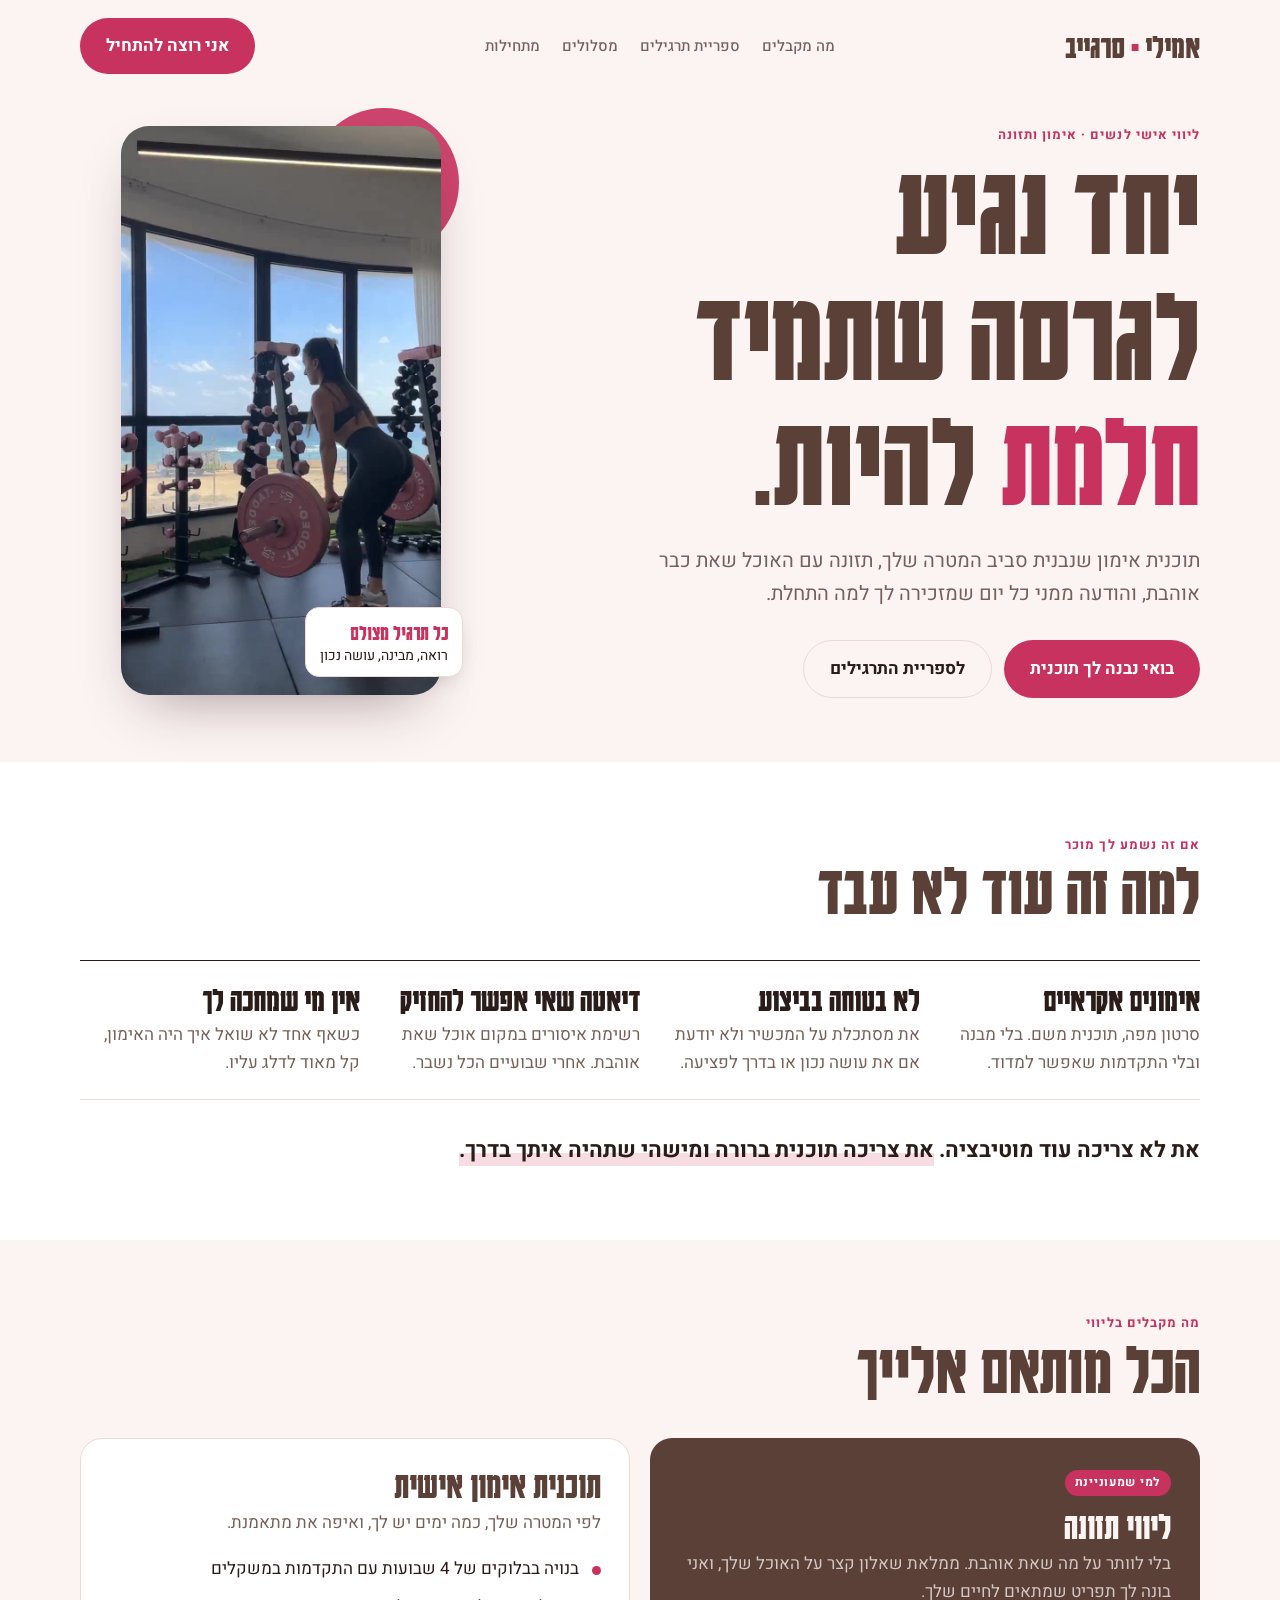
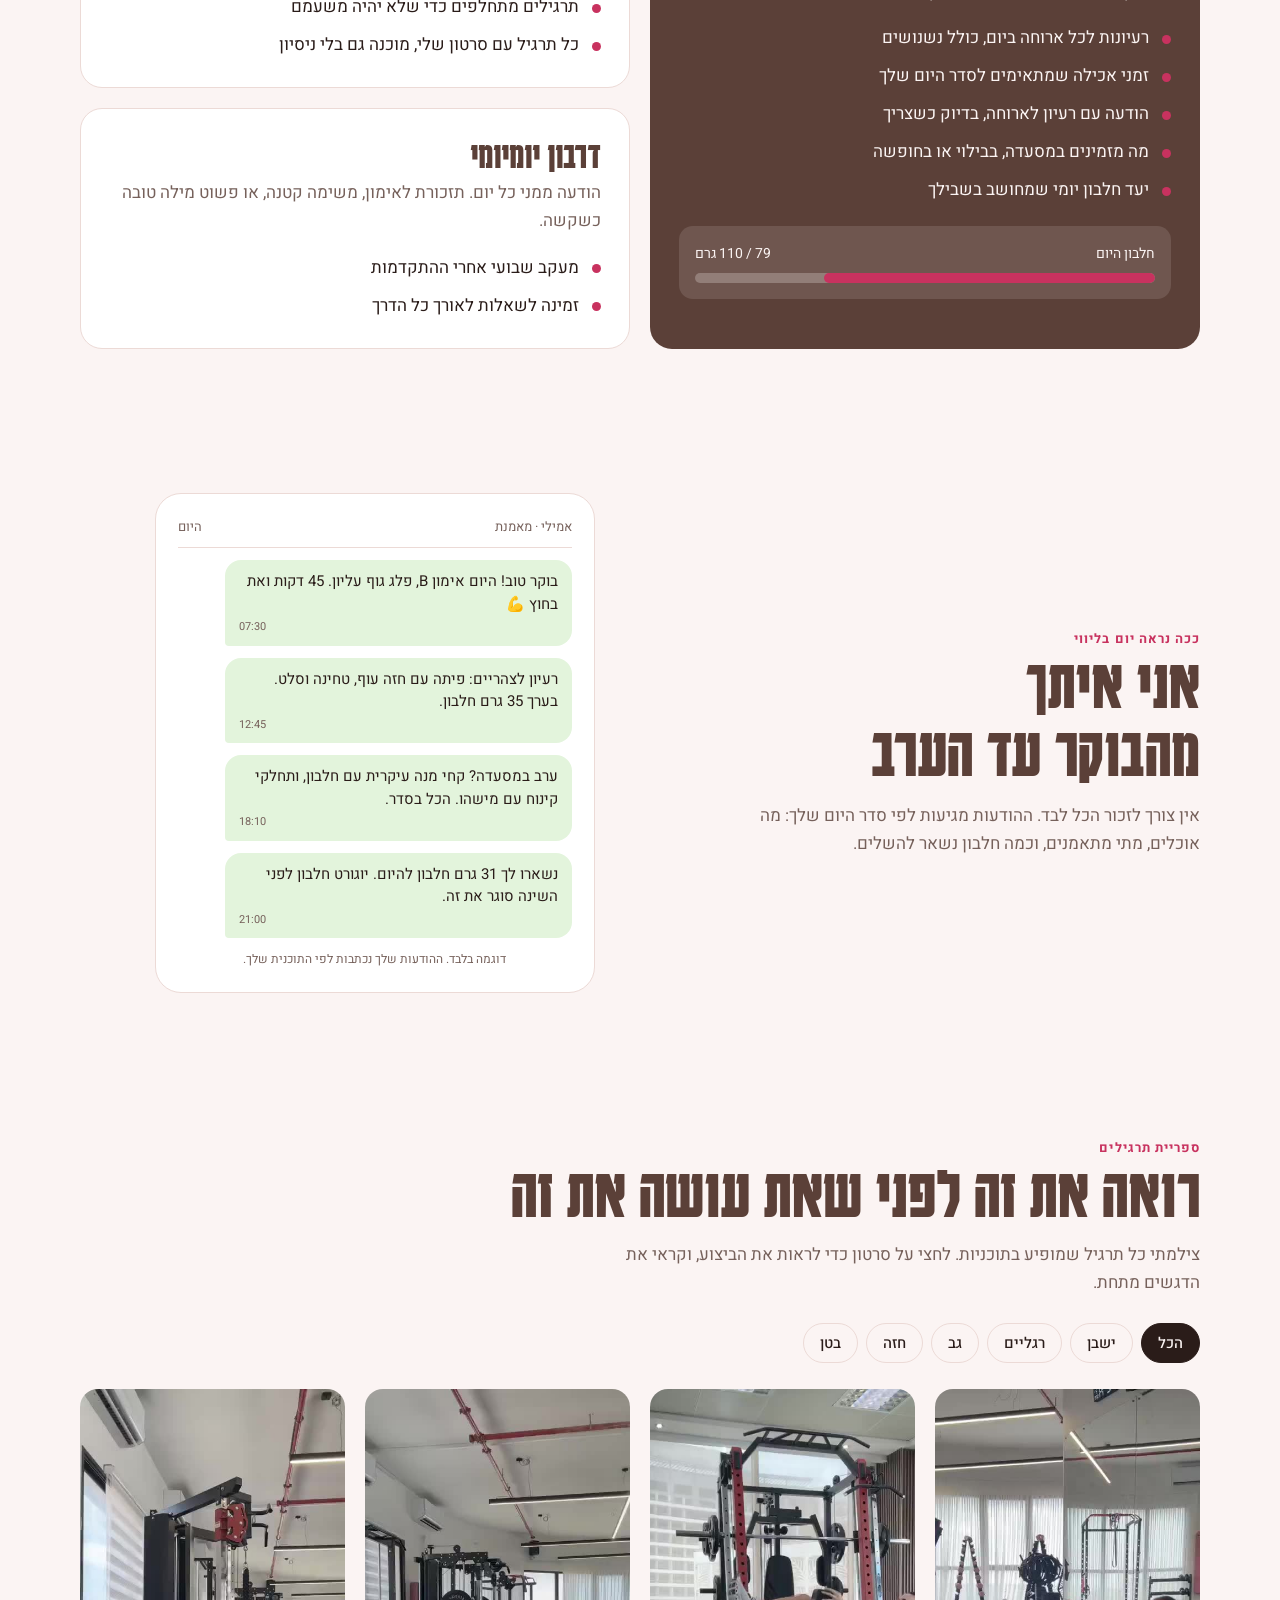
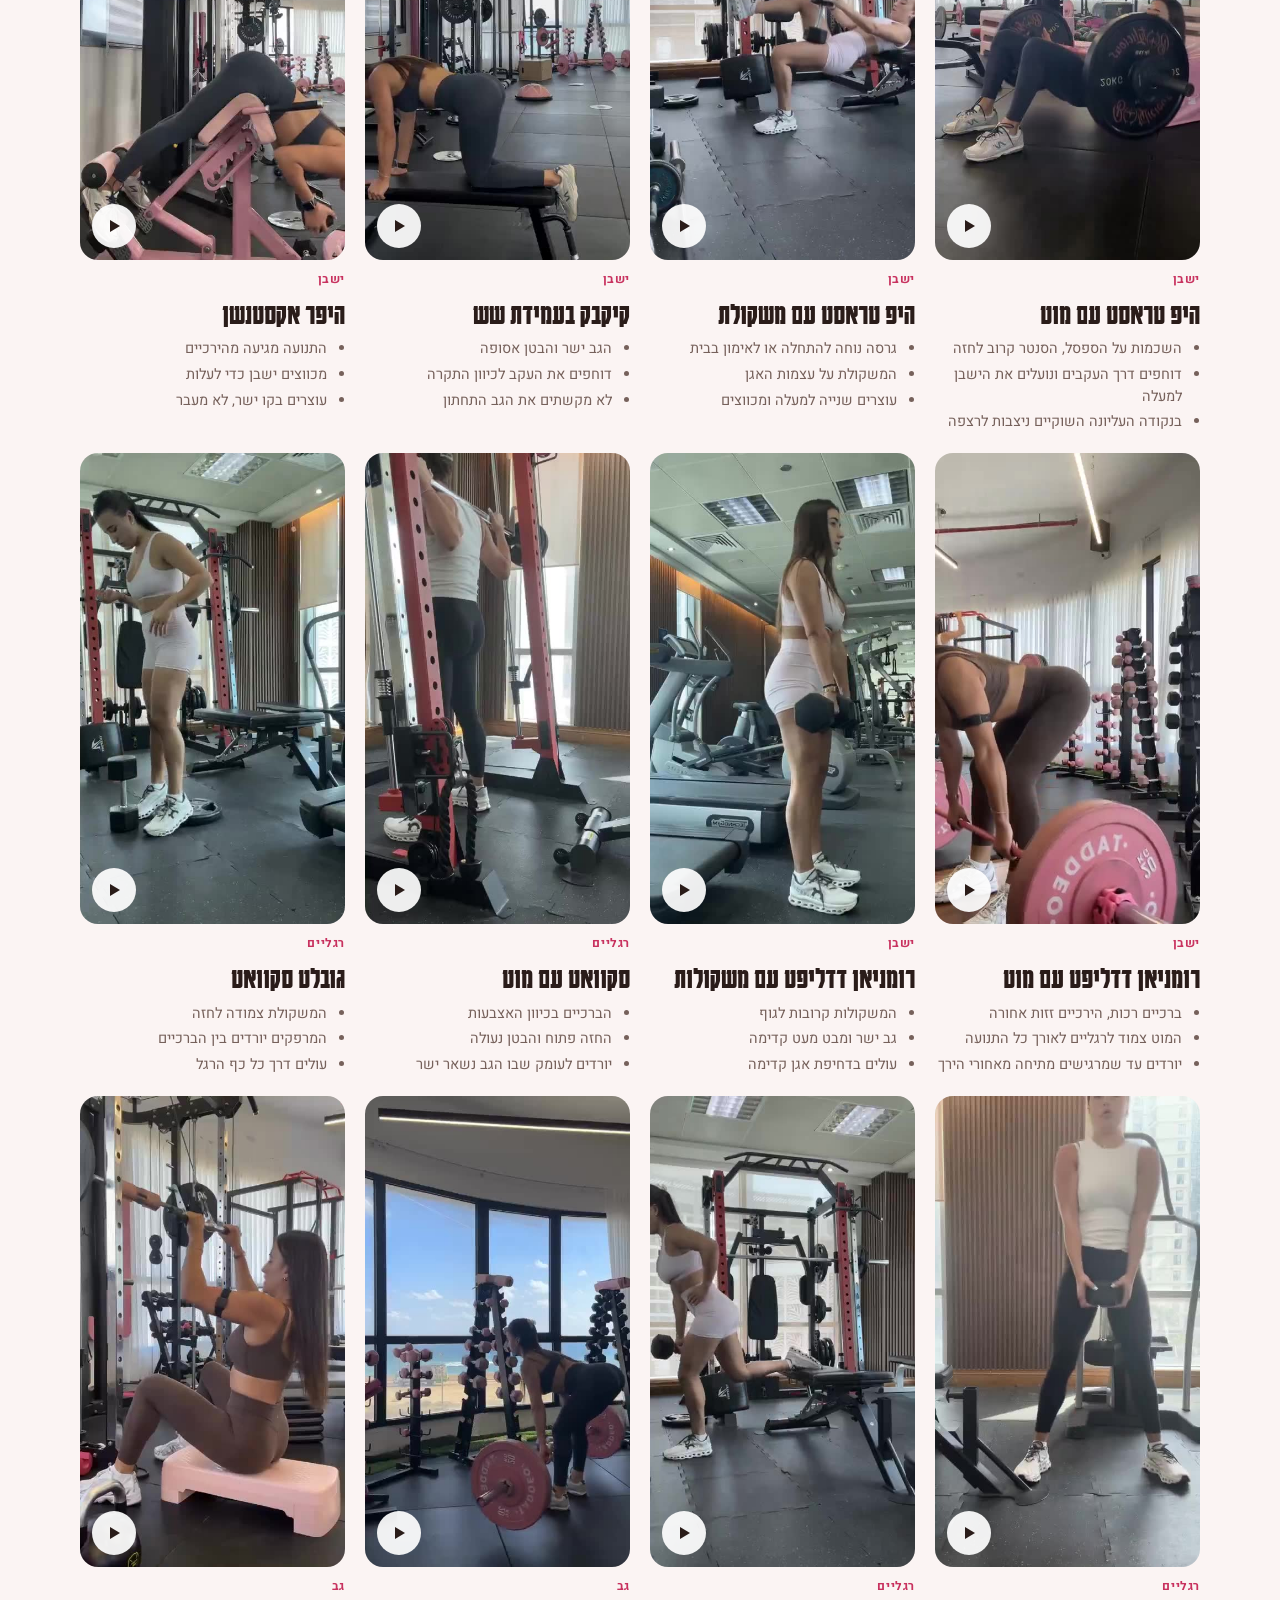
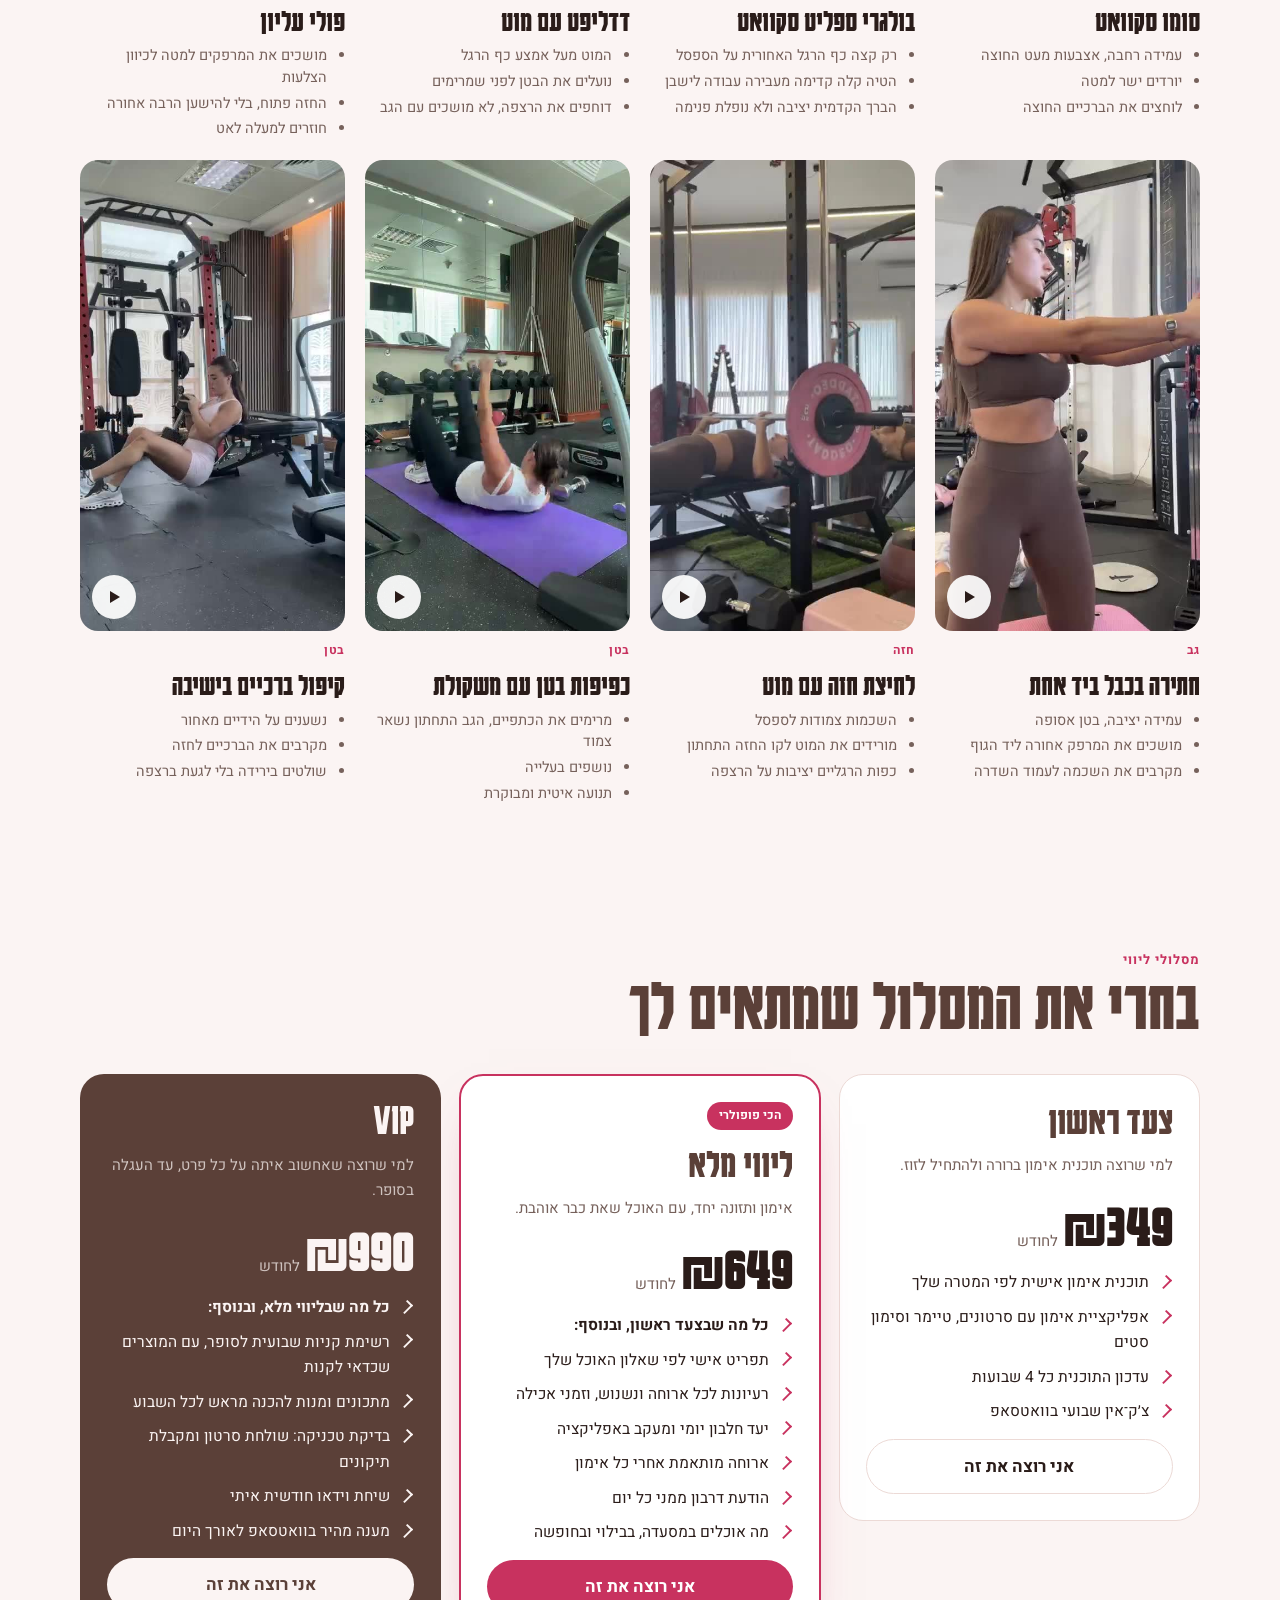
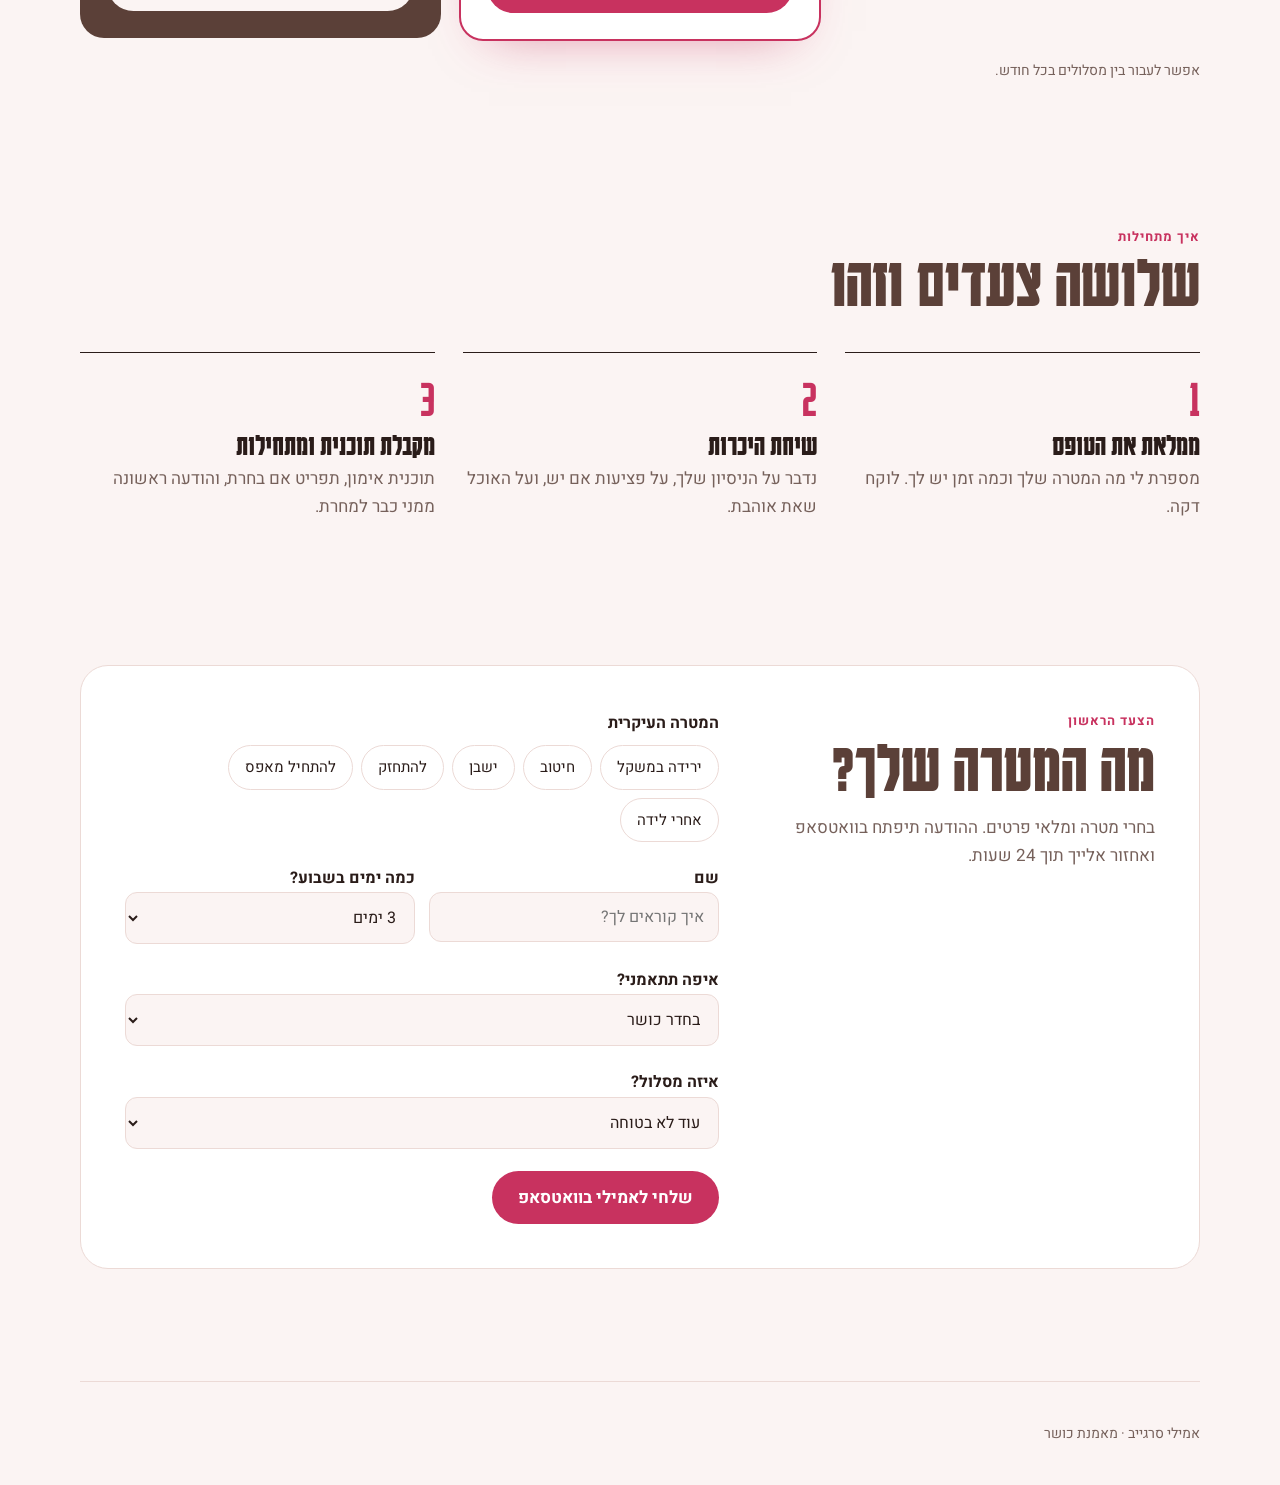
==== index.html @ 7c1b0f6a "Publish Emily's site and app for testing Co-Authored-By: Claude Opus 5.5 (1M context) <noreply@anthr" ====
<!doctype html>
<html lang="he" dir="rtl">
<head>
<meta charset="utf-8">
<meta name="viewport" content="width=device-width,initial-scale=1,viewport-fit=cover">
<title>אמילי סרגייב · ליווי כושר</title>
<link rel="preconnect" href="https://fonts.googleapis.com">
<link rel="preconnect" href="https://fonts.gstatic.com" crossorigin>
<link rel="stylesheet" href="https://fonts.googleapis.com/css2?family=Karantina:wght@400;700&family=Heebo:wght@400;500;700;800&display=swap">
<style>:root{color-scheme:light;padding-top:env(safe-area-inset-top,0px);padding-bottom:env(safe-area-inset-bottom,0px)}body{margin:0;font:14px system-ui,sans-serif;background:#faf9f7}img{max-width:100%}[hidden]{display:none!important}</style>
<style>
/* Layout: RTL editorial landing — big condensed headline beside a tall phone-shaped video, then pain → offer → daily-messages demo → exercise library → goal form */
:root{
  --bg:#FBF4F3; --surface:#FFFFFF; --fg:#2A1C19; --muted:#76615B; --line:#ECDAD6;
  --accent:#C8325F; --accent-soft:#F8DCE4; --mocha:#5B4038; --bubble:#E3F4DC;
  --display:"Karantina","Heebo",system-ui,sans-serif; --body:"Heebo",system-ui,-apple-system,sans-serif;
}
@media (prefers-color-scheme: dark){:root:not([data-theme="light"]){
  --bg:#1A1311; --surface:#241A17; --fg:#F6E9E6; --muted:#BFA8A2; --line:#3A2C28;
  --accent:#FF6E98; --accent-soft:#3D2028; --mocha:#E2C4BA; --bubble:#1F3A22; color-scheme:dark}}
:root[data-theme="dark"]{
  --bg:#1A1311; --surface:#241A17; --fg:#F6E9E6; --muted:#BFA8A2; --line:#3A2C28;
  --accent:#FF6E98; --accent-soft:#3D2028; --mocha:#E2C4BA; --bubble:#1F3A22; color-scheme:dark}
*{box-sizing:border-box}
body{background:var(--bg);color:var(--fg);font-family:var(--body);font-size:17px;line-height:1.65;direction:rtl;padding-inline:20px}
.wrap{max-width:1120px;margin-inline:auto}
h1,h2,h3{font-family:var(--display);font-weight:700;line-height:.95;margin:0;text-wrap:balance}
h2{font-size:clamp(44px,7vw,72px);color:var(--mocha)}
p{margin:0}
a{color:inherit}
.eyebrow{font-size:13px;font-weight:700;letter-spacing:.08em;color:var(--accent)}
section{padding-block:72px}
.btn{display:inline-flex;align-items:center;gap:8px;background:var(--accent);color:#fff;font-weight:700;font-size:17px;padding:14px 26px;border-radius:999px;text-decoration:none;border:0;cursor:pointer;font-family:var(--body)}
.btn:hover{filter:brightness(1.08)}
.btn:focus-visible,button:focus-visible,input:focus-visible,select:focus-visible{outline:3px solid var(--accent);outline-offset:3px}
.btn.ghost{background:transparent;color:var(--fg);border:1.5px solid var(--line)}

/* nav */
nav{display:flex;justify-content:space-between;align-items:center;padding-block:18px;gap:12px}
.logo{font-family:var(--display);font-size:34px;font-weight:700;line-height:1;color:var(--mocha)}
.logo span{color:var(--accent)}
nav .links{display:flex;gap:22px;font-weight:500;font-size:15px}
nav .links a{text-decoration:none;color:var(--muted)}
nav .links a:hover{color:var(--fg)}
@media (max-width:640px){nav .links{display:none}}

/* hero */
.hero{display:grid;grid-template-columns:1.25fr .75fr;gap:48px;align-items:center;padding-block:32px 64px}
.hero h1{font-size:clamp(64px,11vw,132px);color:var(--mocha)}
.hero h1 em{font-style:normal;color:var(--accent)}
.hero .lead{font-size:20px;color:var(--muted);max-width:30em;margin-top:22px}
.hero .ctas{display:flex;gap:12px;flex-wrap:wrap;margin-top:30px}
.phone{position:relative;justify-self:center;width:100%;max-width:320px}
.phone::before{content:"";position:absolute;inset:-18px -18px auto auto;width:150px;aspect-ratio:1;border-radius:50%;background:var(--accent);opacity:.9;z-index:0}
.phone video{position:relative;z-index:1;width:100%;aspect-ratio:9/16;object-fit:cover;border-radius:28px;display:block;background:var(--line);box-shadow:0 24px 60px -24px rgba(60,20,30,.45)}
.phone .tag{position:absolute;z-index:2;bottom:18px;inset-inline-start:-22px;background:var(--surface);border:1px solid var(--line);border-radius:14px;padding:10px 14px;font-size:14px;line-height:1.35;box-shadow:0 8px 24px -12px rgba(0,0,0,.3)}
.phone .tag b{display:block;font-size:22px;font-family:var(--display);color:var(--accent)}
@media (max-width:820px){.hero{grid-template-columns:1fr}.phone{max-width:260px}.phone .tag{inset-inline-start:auto;inset-inline-end:-10px}}

/* pain */
.pain{display:grid;grid-template-columns:repeat(auto-fit,minmax(240px,1fr));gap:0;margin-top:36px;border-top:1.5px solid var(--fg)}
.pain div{padding:22px 0 22px 24px;border-bottom:1px solid var(--line)}
.pain h3{font-size:34px;color:var(--fg)}
.pain p{color:var(--muted);margin-top:6px}
.bridge{margin-top:32px;font-size:22px;font-weight:700;max-width:34em}
.bridge span{background:linear-gradient(transparent 60%,var(--accent-soft) 60%)}

/* offer */
.offer{display:grid;grid-template-columns:repeat(2,minmax(0,1fr));gap:20px;margin-top:36px}
@media (max-width:760px){.offer{grid-template-columns:1fr}}
.card{background:var(--surface);border:1px solid var(--line);border-radius:22px;padding:28px}
.card h3{font-size:38px;color:var(--mocha)}
.card .sub{color:var(--muted);margin-top:6px}
.card ul{list-style:none;padding:0;margin:18px 0 0;display:grid;gap:10px}
.card li{position:relative;padding-inline-start:22px}
.card li::before{content:"";position:absolute;inset-inline-start:0;top:.62em;width:9px;height:9px;border-radius:50%;background:var(--accent)}
.card.feature{grid-row:span 2;background:var(--mocha);color:var(--bg);border-color:transparent}
.card.feature h3{color:var(--bg)}
.card.feature .sub{color:color-mix(in srgb,var(--bg) 75%,transparent)}
.card .opt{display:inline-block;font-size:12px;font-weight:700;letter-spacing:.06em;background:var(--accent);color:#fff;border-radius:999px;padding:3px 10px;margin-bottom:12px}
.protein{margin-top:22px;padding:16px;border-radius:14px;background:color-mix(in srgb,var(--bg) 12%,transparent)}
.protein .row{display:flex;justify-content:space-between;font-size:14px;font-variant-numeric:tabular-nums}
.bar{height:10px;border-radius:99px;background:color-mix(in srgb,var(--bg) 25%,transparent);margin-top:8px;overflow:hidden}
.bar i{display:block;height:100%;width:72%;background:var(--accent);border-radius:99px}

/* day messages */
.day{display:grid;grid-template-columns:.9fr 1.1fr;gap:48px;align-items:center}
@media (max-width:820px){.day{grid-template-columns:1fr}}
.chat{background:var(--surface);border:1px solid var(--line);border-radius:26px;padding:22px;display:grid;gap:12px;max-width:440px;width:100%;justify-self:center}
.chat .head{display:flex;justify-content:space-between;font-size:13px;color:var(--muted);padding-bottom:10px;border-bottom:1px solid var(--line)}
.msg{background:var(--bubble);border-radius:16px 16px 16px 4px;padding:10px 14px;font-size:15px;line-height:1.5;max-width:88%}
.msg time{display:block;font-size:11px;color:var(--muted);margin-top:4px;text-align:left;font-variant-numeric:tabular-nums}
.example{font-size:12px;color:var(--muted);text-align:center}

/* library */
.filters{display:flex;flex-wrap:wrap;gap:8px;margin-top:26px}
.chip{border:1.5px solid var(--line);background:transparent;color:var(--fg);border-radius:999px;padding:8px 16px;font:500 15px var(--body);cursor:pointer}
.chip[aria-pressed="true"]{background:var(--fg);color:var(--bg);border-color:var(--fg)}
.lib{display:grid;grid-template-columns:repeat(auto-fill,minmax(210px,1fr));gap:20px;margin-top:26px}
.ex{display:flex;flex-direction:column;gap:10px;min-width:0}
.ex .vid{position:relative;border-radius:18px;overflow:hidden;background:var(--line);cursor:pointer;aspect-ratio:9/16;max-width:100%}
.ex video{width:100%;height:100%;object-fit:cover;display:block}
.ex .play{position:absolute;inset:auto auto 12px 12px;width:44px;height:44px;border-radius:50%;background:rgba(255,255,255,.92);display:grid;place-items:center;border:0;cursor:pointer}
.ex .play svg{width:16px;height:16px;fill:#2A1C19}
.ex.playing .play{opacity:0}
.ex .cat{font-size:12px;font-weight:700;color:var(--accent);letter-spacing:.05em}
.ex h3{font-size:30px;color:var(--fg)}
.ex ul{margin:0;padding-inline-start:18px;color:var(--muted);font-size:14.5px;line-height:1.5;display:grid;gap:4px}

/* steps */
.steps{display:grid;grid-template-columns:repeat(3,minmax(0,1fr));gap:28px;margin-top:36px;counter-reset:s}
@media (max-width:760px){.steps{grid-template-columns:1fr}}
.steps div{border-top:1.5px solid var(--fg);padding-top:16px}
.steps div::before{counter-increment:s;content:counter(s);font-family:var(--display);font-size:56px;line-height:1;color:var(--accent);display:block}
.steps h3{font-size:30px;margin-top:6px}
.steps p{color:var(--muted);margin-top:6px}

/* form */
.formwrap{background:var(--surface);border:1px solid var(--line);border-radius:28px;padding:clamp(22px,4vw,44px);display:grid;grid-template-columns:.8fr 1.2fr;gap:40px}
@media (max-width:820px){.formwrap{grid-template-columns:1fr}}
form{display:grid;gap:22px}
fieldset{border:0;padding:0;margin:0;display:grid;gap:10px}
legend,label.l{font-weight:700;font-size:16px;margin-bottom:8px;padding:0}
.goals{display:flex;flex-wrap:wrap;gap:8px}
.goals input{position:absolute;opacity:0;pointer-events:none}
.goals label{border:1.5px solid var(--line);border-radius:999px;padding:9px 16px;cursor:pointer;font-size:15px}
.goals input:checked+label{background:var(--accent);border-color:var(--accent);color:#fff}
.goals input:focus-visible+label{outline:3px solid var(--accent);outline-offset:2px}
input[type=text],input[type=tel],select{width:100%;font:16px var(--body);padding:12px 14px;border-radius:12px;border:1.5px solid var(--line);background:var(--bg);color:var(--fg)}
.two{display:grid;grid-template-columns:1fr 1fr;gap:14px}
@media (max-width:520px){.two{grid-template-columns:1fr}}
.toggle{display:flex;gap:10px;align-items:center;font-size:15px}
.toggle input{width:20px;height:20px;accent-color:var(--accent)}
.err{color:var(--accent);font-size:14px;font-weight:500}
.result{border:1.5px dashed var(--accent);border-radius:16px;padding:18px;display:grid;gap:12px}
.result pre{white-space:pre-wrap;font:15px/1.6 var(--body);margin:0;background:var(--bg);border-radius:10px;padding:12px}
.result .actions{display:flex;gap:10px;flex-wrap:wrap}

/* plans */
.plans{display:grid;grid-template-columns:repeat(3,minmax(0,1fr));gap:18px;margin-top:36px;align-items:start}
@media (max-width:900px){.plans{grid-template-columns:1fr;max-width:480px}}
.plan{background:var(--surface);border:1px solid var(--line);border-radius:24px;padding:26px;display:grid;gap:14px}
.plan h3{font-size:40px;color:var(--mocha)}
.plan .for{color:var(--muted);font-size:15px}
.price{display:flex;align-items:baseline;gap:6px}
.price b{font-family:var(--display);font-size:64px;line-height:1;color:var(--fg);font-variant-numeric:tabular-nums}
.price span{color:var(--muted);font-size:15px}
.plan ul{list-style:none;padding:0;margin:0;display:grid;gap:9px;font-size:15.5px}
.plan li{position:relative;padding-inline-start:24px}
.plan li::before{content:"";position:absolute;inset-inline-start:2px;top:.5em;width:10px;height:6px;border-inline-start:2px solid var(--accent);border-bottom:2px solid var(--accent);transform:rotate(-45deg)}
.plan li.plus{font-weight:700}
.plan .btn{justify-content:center}
.plan.pop{border:2px solid var(--accent);box-shadow:0 20px 50px -30px rgba(200,50,95,.6)}
.plan .badge{justify-self:start;font-size:12px;font-weight:700;background:var(--accent);color:#fff;border-radius:999px;padding:4px 12px}
.plan.vip{background:var(--mocha);color:var(--bg);border-color:transparent}
.plan.vip h3,.plan.vip .price b{color:var(--bg)}
.plan.vip .for,.plan.vip .price span{color:color-mix(in srgb,var(--bg) 72%,transparent)}
.plan.vip li::before{border-color:var(--bg)}
.plan.vip .btn{background:var(--bg);color:var(--mocha)}
.plans-note{color:var(--muted);font-size:14px;margin-top:18px}

footer{padding-block:40px;border-top:1px solid var(--line);margin-top:40px;display:flex;justify-content:space-between;flex-wrap:wrap;gap:12px;color:var(--muted);font-size:14px}
@media (prefers-reduced-motion:reduce){*{scroll-behavior:auto!important}}
</style>
</head>
<body>
<div class="wrap">
<nav>
  <div class="logo">אמילי <span>·</span> סרגייב</div>
  <div class="links">
    <a href="#offer">מה מקבלים</a>
    <a href="#library">ספריית תרגילים</a>
    <a href="#plans">מסלולים</a>
    <a href="#start">מתחילות</a>
  </div>
  <a class="btn" href="#start">אני רוצה להתחיל</a>
</nav>

<header class="hero">
  <div>
    <div class="eyebrow">ליווי אישי לנשים · אימון ותזונה</div>
    <h1>יחד נגיע לגרסה שתמיד <em>חלמת</em> להיות.</h1>
    <p class="lead">תוכנית אימון שנבנית סביב המטרה שלך, תזונה עם האוכל שאת כבר אוהבת, והודעה ממני כל יום שמזכירה לך למה התחלת.</p>
    <div class="ctas">
      <a class="btn" href="#start">בואי נבנה לך תוכנית</a>
      <a class="btn ghost" href="#library">לספריית התרגילים</a>
    </div>
  </div>
  <div class="phone">
    <video src="clips/hero.mp4" poster="clips/hero.jpg" autoplay muted loop playsinline aria-label="אמילי מבצעת דדליפט"></video>
    <div class="tag"><b>כל תרגיל מצולם</b>רואה, מבינה, עושה נכון</div>
  </div>
</header>
</div>

<section style="background:var(--surface);margin-inline:-20px;padding-inline:20px">
<div class="wrap">
  <div class="eyebrow">אם זה נשמע לך מוכר</div>
  <h2>למה זה עוד לא עבד</h2>
  <div class="pain">
    <div><h3>אימונים אקראיים</h3><p>סרטון מפה, תוכנית משם. בלי מבנה ובלי התקדמות שאפשר למדוד.</p></div>
    <div><h3>לא בטוחה בביצוע</h3><p>את מסתכלת על המכשיר ולא יודעת אם את עושה נכון או בדרך לפציעה.</p></div>
    <div><h3>דיאטה שאי אפשר להחזיק</h3><p>רשימת איסורים במקום אוכל שאת אוהבת. אחרי שבועיים הכל נשבר.</p></div>
    <div><h3>אין מי שמחכה לך</h3><p>כשאף אחד לא שואל איך היה האימון, קל מאוד לדלג עליו.</p></div>
  </div>
  <p class="bridge">את לא צריכה עוד מוטיבציה. <span>את צריכה תוכנית ברורה ומישהי שתהיה איתך בדרך.</span></p>
</div>
</section>

<div class="wrap">
<section id="offer">
  <div class="eyebrow">מה מקבלים בליווי</div>
  <h2>הכל מותאם אלייך</h2>
  <div class="offer">
    <div class="card feature">
      <span class="opt">למי שמעוניינת</span>
      <h3>ליווי תזונה</h3>
      <p class="sub">בלי לוותר על מה שאת אוהבת. ממלאת שאלון קצר על האוכל שלך, ואני בונה לך תפריט שמתאים לחיים שלך.</p>
      <ul>
        <li>רעיונות לכל ארוחה ביום, כולל נשנושים</li>
        <li>זמני אכילה שמתאימים לסדר היום שלך</li>
        <li>הודעה עם רעיון לארוחה, בדיוק כשצריך</li>
        <li>מה מזמינים במסעדה, בבילוי או בחופשה</li>
        <li>יעד חלבון יומי שמחושב בשבילך</li>
      </ul>
      <div class="protein" aria-label="דוגמה למעקב חלבון">
        <div class="row"><span>חלבון היום</span><span>79 / 110 גרם</span></div>
        <div class="bar"><i></i></div>
      </div>
    </div>
    <div class="card">
      <h3>תוכנית אימון אישית</h3>
      <p class="sub">לפי המטרה שלך, כמה ימים יש לך, ואיפה את מתאמנת.</p>
      <ul>
        <li>בנויה בבלוקים של 4 שבועות עם התקדמות במשקלים</li>
        <li>תרגילים מתחלפים כדי שלא יהיה משעמם</li>
        <li>כל תרגיל עם סרטון שלי, מוכנה גם בלי ניסיון</li>
      </ul>
    </div>
    <div class="card">
      <h3>דרבון יומיומי</h3>
      <p class="sub">הודעה ממני כל יום. תזכורת לאימון, משימה קטנה, או פשוט מילה טובה כשקשה.</p>
      <ul>
        <li>מעקב שבועי אחרי ההתקדמות</li>
        <li>זמינה לשאלות לאורך כל הדרך</li>
      </ul>
    </div>
  </div>
</section>

<section class="day">
  <div>
    <div class="eyebrow">ככה נראה יום בליווי</div>
    <h2>אני איתך מהבוקר עד הערב</h2>
    <p style="color:var(--muted);margin-top:16px;max-width:30em">אין צורך לזכור הכל לבד. ההודעות מגיעות לפי סדר היום שלך: מה אוכלים, מתי מתאמנים, וכמה חלבון נשאר להשלים.</p>
  </div>
  <div class="chat" aria-label="דוגמה להודעות יומיות">
    <div class="head"><span>אמילי · מאמנת</span><span>היום</span></div>
    <div class="msg">בוקר טוב! היום אימון B, פלג גוף עליון. 45 דקות ואת בחוץ 💪<time>07:30</time></div>
    <div class="msg">רעיון לצהריים: פיתה עם חזה עוף, טחינה וסלט. בערך 35 גרם חלבון.<time>12:45</time></div>
    <div class="msg">ערב במסעדה? קחי מנה עיקרית עם חלבון, ותחלקי קינוח עם מישהו. הכל בסדר.<time>18:10</time></div>
    <div class="msg">נשארו לך 31 גרם חלבון להיום. יוגורט חלבון לפני השינה סוגר את זה.<time>21:00</time></div>
    <p class="example">דוגמה בלבד. ההודעות שלך נכתבות לפי התוכנית שלך.</p>
  </div>
</section>

<section id="library">
  <div class="eyebrow">ספריית תרגילים</div>
  <h2>רואה את זה לפני שאת עושה את זה</h2>
  <p style="color:var(--muted);margin-top:14px;max-width:36em">צילמתי כל תרגיל שמופיע בתוכניות. לחצי על סרטון כדי לראות את הביצוע, וקראי את הדגשים מתחת.</p>
  <div class="filters" role="group" aria-label="סינון לפי אזור">
    <button class="chip" type="button" data-f="all" aria-pressed="true">הכל</button>
    <button class="chip" type="button" data-f="ישבן" aria-pressed="false">ישבן</button>
    <button class="chip" type="button" data-f="רגליים" aria-pressed="false">רגליים</button>
    <button class="chip" type="button" data-f="גב" aria-pressed="false">גב</button>
    <button class="chip" type="button" data-f="חזה" aria-pressed="false">חזה</button>
    <button class="chip" type="button" data-f="בטן" aria-pressed="false">בטן</button>
  </div>
  <div class="lib" id="lib"></div>
</section>

<section id="plans">
  <div class="eyebrow">מסלולי ליווי</div>
  <h2>בחרי את המסלול שמתאים לך</h2>
  <div class="plans">
    <div class="plan">
      <h3>צעד ראשון</h3>
      <p class="for">למי שרוצה תוכנית אימון ברורה ולהתחיל לזוז.</p>
      <div class="price"><b>₪349</b><span>לחודש</span></div>
      <ul>
        <li>תוכנית אימון אישית לפי המטרה שלך</li>
        <li>אפליקציית אימון עם סרטונים, טיימר וסימון סטים</li>
        <li>עדכון התוכנית כל 4 שבועות</li>
        <li>צ׳ק־אין שבועי בוואטסאפ</li>
      </ul>
      <button class="btn ghost" type="button" data-plan="צעד ראשון">אני רוצה את זה</button>
    </div>
    <div class="plan pop">
      <span class="badge">הכי פופולרי</span>
      <h3>ליווי מלא</h3>
      <p class="for">אימון ותזונה יחד, עם האוכל שאת כבר אוהבת.</p>
      <div class="price"><b>₪649</b><span>לחודש</span></div>
      <ul>
        <li class="plus">כל מה שבצעד ראשון, ובנוסף:</li>
        <li>תפריט אישי לפי שאלון האוכל שלך</li>
        <li>רעיונות לכל ארוחה ונשנוש, וזמני אכילה</li>
        <li>יעד חלבון יומי ומעקב באפליקציה</li>
        <li>ארוחה מותאמת אחרי כל אימון</li>
        <li>הודעת דרבון ממני כל יום</li>
        <li>מה אוכלים במסעדה, בבילוי ובחופשה</li>
      </ul>
      <button class="btn" type="button" data-plan="ליווי מלא">אני רוצה את זה</button>
    </div>
    <div class="plan vip">
      <h3>VIP</h3>
      <p class="for">למי שרוצה שאחשוב איתה על כל פרט, עד העגלה בסופר.</p>
      <div class="price"><b>₪990</b><span>לחודש</span></div>
      <ul>
        <li class="plus">כל מה שבליווי מלא, ובנוסף:</li>
        <li>רשימת קניות שבועית לסופר, עם המוצרים שכדאי לקנות</li>
        <li>מתכונים ומנות להכנה מראש לכל השבוע</li>
        <li>בדיקת טכניקה: שולחת סרטון ומקבלת תיקונים</li>
        <li>שיחת וידאו חודשית איתי</li>
        <li>מענה מהיר בוואטסאפ לאורך היום</li>
      </ul>
      <button class="btn" type="button" data-plan="VIP">אני רוצה את זה</button>
    </div>
  </div>
  <p class="plans-note">אפשר לעבור בין מסלולים בכל חודש.</p>
</section>

<section>
  <div class="eyebrow">איך מתחילות</div>
  <h2>שלושה צעדים וזהו</h2>
  <div class="steps">
    <div><h3>ממלאת את הטופס</h3><p>מספרת לי מה המטרה שלך וכמה זמן יש לך. לוקח דקה.</p></div>
    <div><h3>שיחת היכרות</h3><p>נדבר על הניסיון שלך, על פציעות אם יש, ועל האוכל שאת אוהבת.</p></div>
    <div><h3>מקבלת תוכנית ומתחילות</h3><p>תוכנית אימון, תפריט אם בחרת, והודעה ראשונה ממני כבר למחרת.</p></div>
  </div>
</section>

<section id="start">
  <div class="formwrap">
    <div>
      <div class="eyebrow">הצעד הראשון</div>
      <h2>מה המטרה שלך?</h2>
      <p style="color:var(--muted);margin-top:14px">בחרי מטרה ומלאי פרטים. ההודעה תיפתח בוואטסאפ ואחזור אלייך תוך 24 שעות.</p>
    </div>
    <form id="lead" novalidate>
      <fieldset>
        <legend>המטרה העיקרית</legend>
        <div class="goals">
          <input type="radio" name="goal" id="g1" value="ירידה במשקל"><label for="g1">ירידה במשקל</label>
          <input type="radio" name="goal" id="g2" value="חיטוב"><label for="g2">חיטוב</label>
          <input type="radio" name="goal" id="g3" value="ישבן מורם וחזק"><label for="g3">ישבן</label>
          <input type="radio" name="goal" id="g4" value="להתחזק"><label for="g4">להתחזק</label>
          <input type="radio" name="goal" id="g5" value="להתחיל להתאמן מאפס"><label for="g5">להתחיל מאפס</label>
          <input type="radio" name="goal" id="g6" value="לחזור לכושר אחרי לידה"><label for="g6">אחרי לידה</label>
        </div>
      </fieldset>
      <div class="two">
        <div><label class="l" for="name">שם</label><input type="text" id="name" autocomplete="given-name" placeholder="איך קוראים לך?"></div>
        <div><label class="l" for="days">כמה ימים בשבוע?</label>
          <select id="days"><option value="2">2 ימים</option><option value="3" selected>3 ימים</option><option value="4">4 ימים</option><option value="5">5 ימים</option></select></div>
      </div>
      <div><label class="l" for="where">איפה תתאמני?</label>
        <select id="where"><option>בחדר כושר</option><option>בבית</option><option>עוד לא יודעת</option></select></div>
      <div><label class="l" for="plan">איזה מסלול?</label>
        <select id="plan"><option>עוד לא בטוחה</option><option>צעד ראשון</option><option>ליווי מלא</option><option>VIP</option></select></div>
      <p class="err" id="err" hidden></p>
      <button class="btn" type="submit" style="justify-self:start">שלחי לאמילי בוואטסאפ</button>
      <div class="result" id="result" hidden>
        <strong>ההודעה שלך מוכנה</strong>
        <pre id="msgText"></pre>
        <div class="actions">
          <a class="btn" id="waLink" href="#" target="_blank" rel="noopener" hidden>פתחי בוואטסאפ</a>
          <button class="btn ghost" type="button" id="copyBtn">העתקת ההודעה</button>
        </div>
        <p id="waNote" style="font-size:14px;color:var(--muted)" hidden></p>
      </div>
    </form>
  </div>
</section>

<footer>
  <span>אמילי סרגייב · מאמנת כושר</span>
  <span id="ig"></span>
</footer>
</div>
<script>
// Fill these in:
const WHATSAPP = "972524202756";      // e.g. "972501234567" (no + or leading 0)
const INSTAGRAM = "";     // e.g. "emily.fit"

const EX = [
  {id:"hip-thrust",cat:"ישבן",name:"היפ טראסט עם מוט",tips:["השכמות על הספסל, הסנטר קרוב לחזה","דוחפים דרך העקבים ונועלים את הישבן למעלה","בנקודה העליונה השוקיים ניצבות לרצפה"]},
  {id:"db-hip-thrust",cat:"ישבן",name:"היפ טראסט עם משקולת",tips:["גרסה נוחה להתחלה או לאימון בבית","המשקולת על עצמות האגן","עוצרים שנייה למעלה ומכווצים"]},
  {id:"kickback",cat:"ישבן",name:"קיקבק בעמידת שש",tips:["הגב ישר והבטן אסופה","דוחפים את העקב לכיוון התקרה","לא מקשתים את הגב התחתון"]},
  {id:"hyperext",cat:"ישבן",name:"היפר אקסטנשן",tips:["התנועה מגיעה מהירכיים","מכווצים ישבן כדי לעלות","עוצרים בקו ישר, לא מעבר"]},
  {id:"rdl-bar",cat:"ישבן",name:"רומניאן דדליפט עם מוט",tips:["ברכיים רכות, הירכיים זזות אחורה","המוט צמוד לרגליים לאורך כל התנועה","יורדים עד שמרגישים מתיחה מאחורי הירך"]},
  {id:"db-rdl",cat:"ישבן",name:"רומניאן דדליפט עם משקולות",tips:["המשקולות קרובות לגוף","גב ישר ומבט מעט קדימה","עולים בדחיפת אגן קדימה"]},
  {id:"squat-bar",cat:"רגליים",name:"סקוואט עם מוט",tips:["הברכיים בכיוון האצבעות","החזה פתוח והבטן נעולה","יורדים לעומק שבו הגב נשאר ישר"]},
  {id:"goblet",cat:"רגליים",name:"גובלט סקוואט",tips:["המשקולת צמודה לחזה","המרפקים יורדים בין הברכיים","עולים דרך כל כף הרגל"]},
  {id:"sumo",cat:"רגליים",name:"סומו סקוואט",tips:["עמידה רחבה, אצבעות מעט החוצה","יורדים ישר למטה","לוחצים את הברכיים החוצה"]},
  {id:"bulgarian",cat:"רגליים",name:"בולגרי ספליט סקוואט",tips:["רק קצה כף הרגל האחורית על הספסל","הטיה קלה קדימה מעבירה עבודה לישבן","הברך הקדמית יציבה ולא נופלת פנימה"]},
  {id:"deadlift",cat:"גב",name:"דדליפט עם מוט",tips:["המוט מעל אמצע כף הרגל","נועלים את הבטן לפני שמרימים","דוחפים את הרצפה, לא מושכים עם הגב"]},
  {id:"latpull",cat:"גב",name:"פולי עליון",tips:["מושכים את המרפקים למטה לכיוון הצלעות","החזה פתוח, בלי להישען הרבה אחורה","חוזרים למעלה לאט"]},
  {id:"cable-row",cat:"גב",name:"חתירה בכבל ביד אחת",tips:["עמידה יציבה, בטן אסופה","מושכים את המרפק אחורה ליד הגוף","מקרבים את השכמה לעמוד השדרה"]},
  {id:"bench",cat:"חזה",name:"לחיצת חזה עם מוט",tips:["השכמות צמודות לספסל","מורידים את המוט לקו החזה התחתון","כפות הרגליים יציבות על הרצפה"]},
  {id:"crunch",cat:"בטן",name:"כפיפות בטן עם משקולת",tips:["מרימים את הכתפיים, הגב התחתון נשאר צמוד","נושפים בעלייה","תנועה איטית ומבוקרת"]},
  {id:"knee-tuck",cat:"בטן",name:"קיפול ברכיים בישיבה",tips:["נשענים על הידיים מאחור","מקרבים את הברכיים לחזה","שולטים בירידה בלי לגעת ברצפה"]}
];

const lib = document.getElementById("lib");
const playIcon = '<svg viewBox="0 0 16 16" aria-hidden="true"><path d="M4 2l10 6-10 6z"/></svg>';
EX.forEach(e => {
  const el = document.createElement("article");
  el.className = "ex"; el.dataset.cat = e.cat;
  el.innerHTML = `<div class="vid"><video src="clips/${e.id}.mp4" poster="clips/${e.id}.jpg" muted loop playsinline preload="none"></video>
    <button class="play" type="button" aria-label="הפעלת סרטון: ${e.name}">${playIcon}</button></div>
    <div class="cat">${e.cat}</div><h3>${e.name}</h3>
    <ul>${e.tips.map(t => `<li>${t}</li>`).join("")}</ul>`;
  const v = el.querySelector("video");
  const toggle = () => {
    if (v.paused) {
      document.querySelectorAll(".ex.playing video").forEach(o => { if (o !== v) { o.pause(); o.closest(".ex").classList.remove("playing"); } });
      v.play().catch(()=>{}); el.classList.add("playing");
    } else { v.pause(); el.classList.remove("playing"); }
  };
  el.querySelector(".vid").addEventListener("click", toggle);
  lib.appendChild(el);
});

document.querySelectorAll(".chip").forEach(c => c.addEventListener("click", () => {
  document.querySelectorAll(".chip").forEach(x => x.setAttribute("aria-pressed", x === c ? "true" : "false"));
  const f = c.dataset.f;
  document.querySelectorAll(".ex").forEach(ex => { ex.hidden = !(f === "all" || ex.dataset.cat === f); });
}));

if (INSTAGRAM) {
  document.getElementById("ig").innerHTML = `<a href="https://instagram.com/${INSTAGRAM}" target="_blank" rel="noopener">@${INSTAGRAM} באינסטגרם</a>`;
}

document.getElementById("lead").addEventListener("submit", ev => {
  ev.preventDefault();
  const goal = document.querySelector('input[name="goal"]:checked');
  const name = document.getElementById("name").value.trim();
  const err = document.getElementById("err");
  if (!goal || !name) {
    err.textContent = !goal ? "בחרי מטרה כדי שאדע במה להתמקד." : "כתבי את השם שלך כדי שאדע למי לחזור.";
    err.hidden = false; return;
  }
  err.hidden = true;
  const days = document.getElementById("days").value;
  const where = document.getElementById("where").value;
  const plan = document.getElementById("plan").value;
  const text = `היי אמילי! אני ${name}.\nהמטרה שלי: ${goal.value}.\nאני יכולה להתאמן ${days} ימים בשבוע, ${where}.\nמסלול: ${plan}.\nאשמח לשמוע איך מתחילים!`;
  document.getElementById("msgText").textContent = text;
  const wa = document.getElementById("waLink"), note = document.getElementById("waNote");
  if (WHATSAPP) { wa.href = `https://wa.me/${WHATSAPP}?text=${encodeURIComponent(text)}`; wa.hidden = false; note.hidden = true; }
  else { wa.hidden = true; note.textContent = "מספר הוואטסאפ יתווסף בקרוב. בינתיים אפשר להעתיק את ההודעה."; note.hidden = false; }
  document.getElementById("result").hidden = false;
});

document.querySelectorAll("[data-plan]").forEach(b => b.addEventListener("click", () => {
  document.getElementById("plan").value = b.dataset.plan;
  document.getElementById("start").scrollIntoView({behavior:"smooth"});
}));

document.getElementById("copyBtn").addEventListener("click", e => {
  const t = document.getElementById("msgText").textContent;
  const b = e.currentTarget;
  navigator.clipboard.writeText(t).then(() => { b.textContent = "הועתק"; }).catch(() => {
    const r = document.createRange(); r.selectNodeContents(document.getElementById("msgText"));
    const s = getSelection(); s.removeAllRanges(); s.addRange(r); b.textContent = "סמנתי את הטקסט, העתיקי ידנית";
  });
});
</script>
</body>
</html>
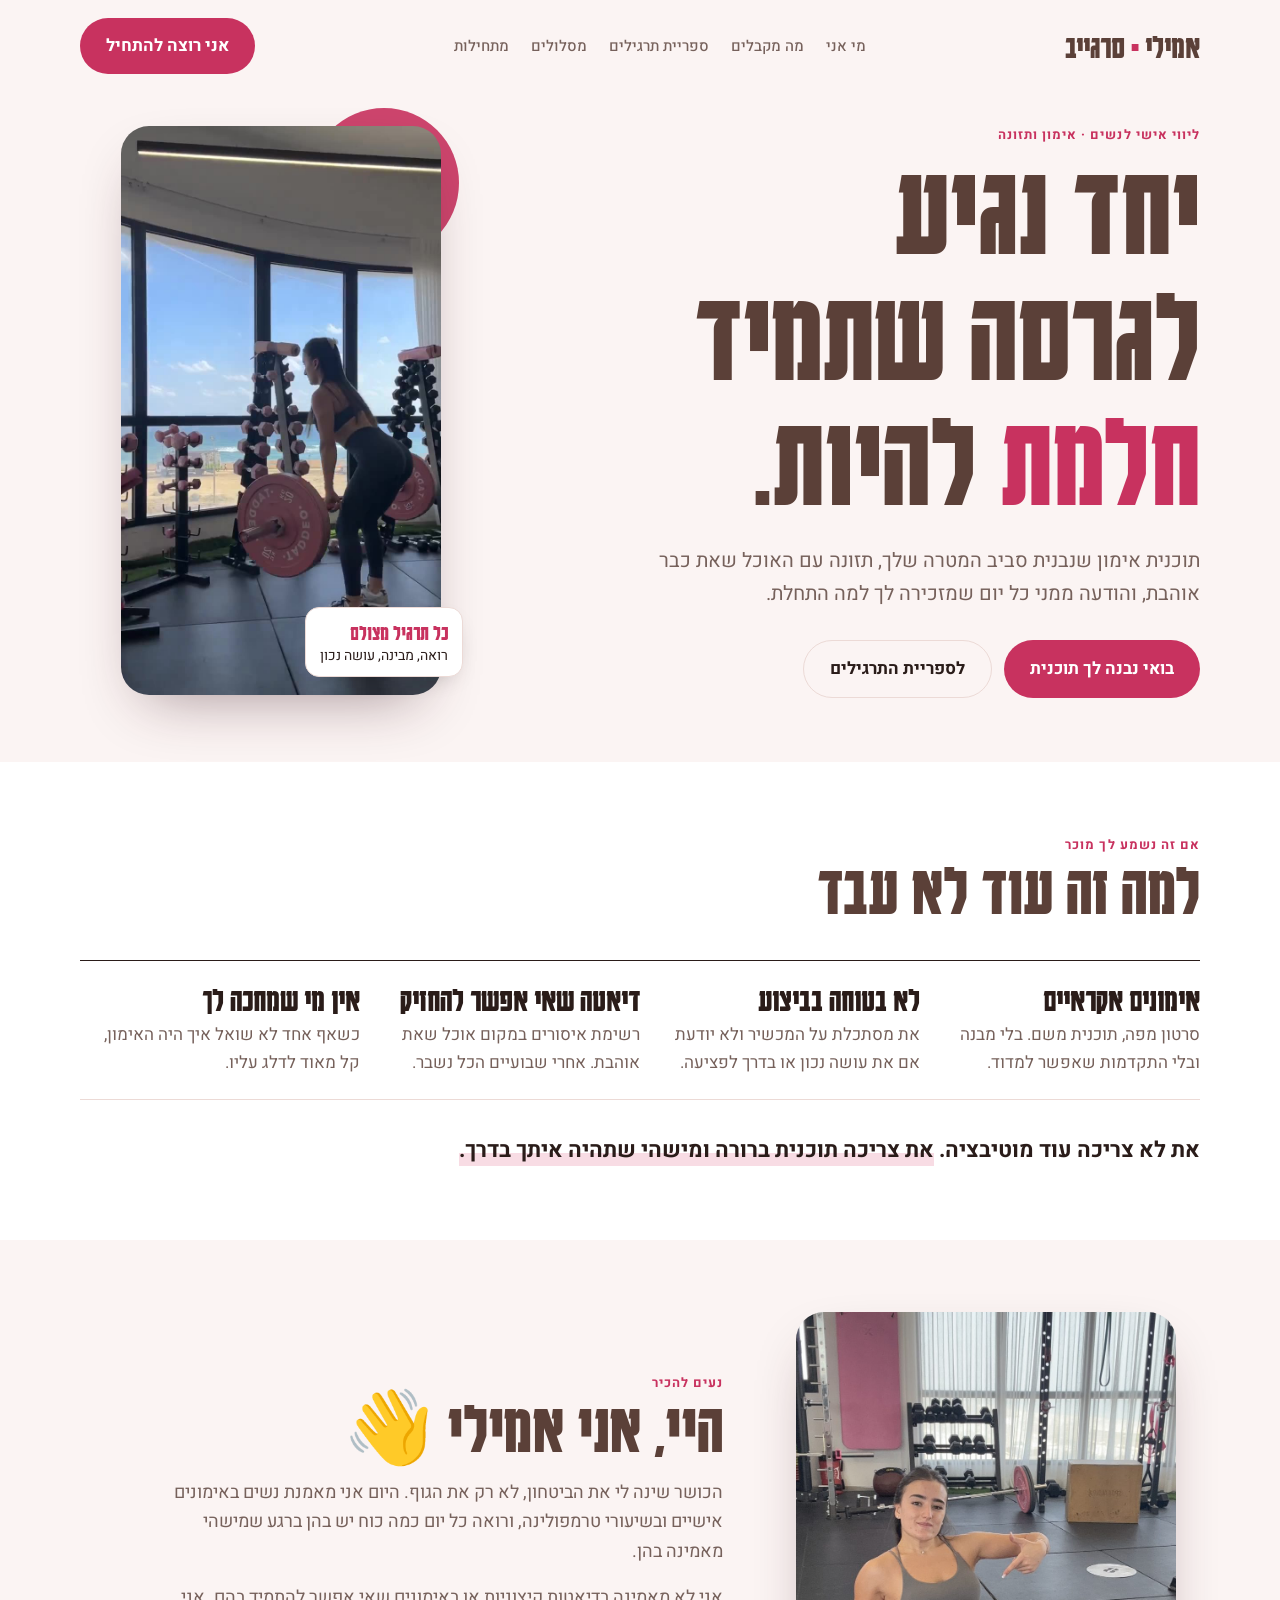
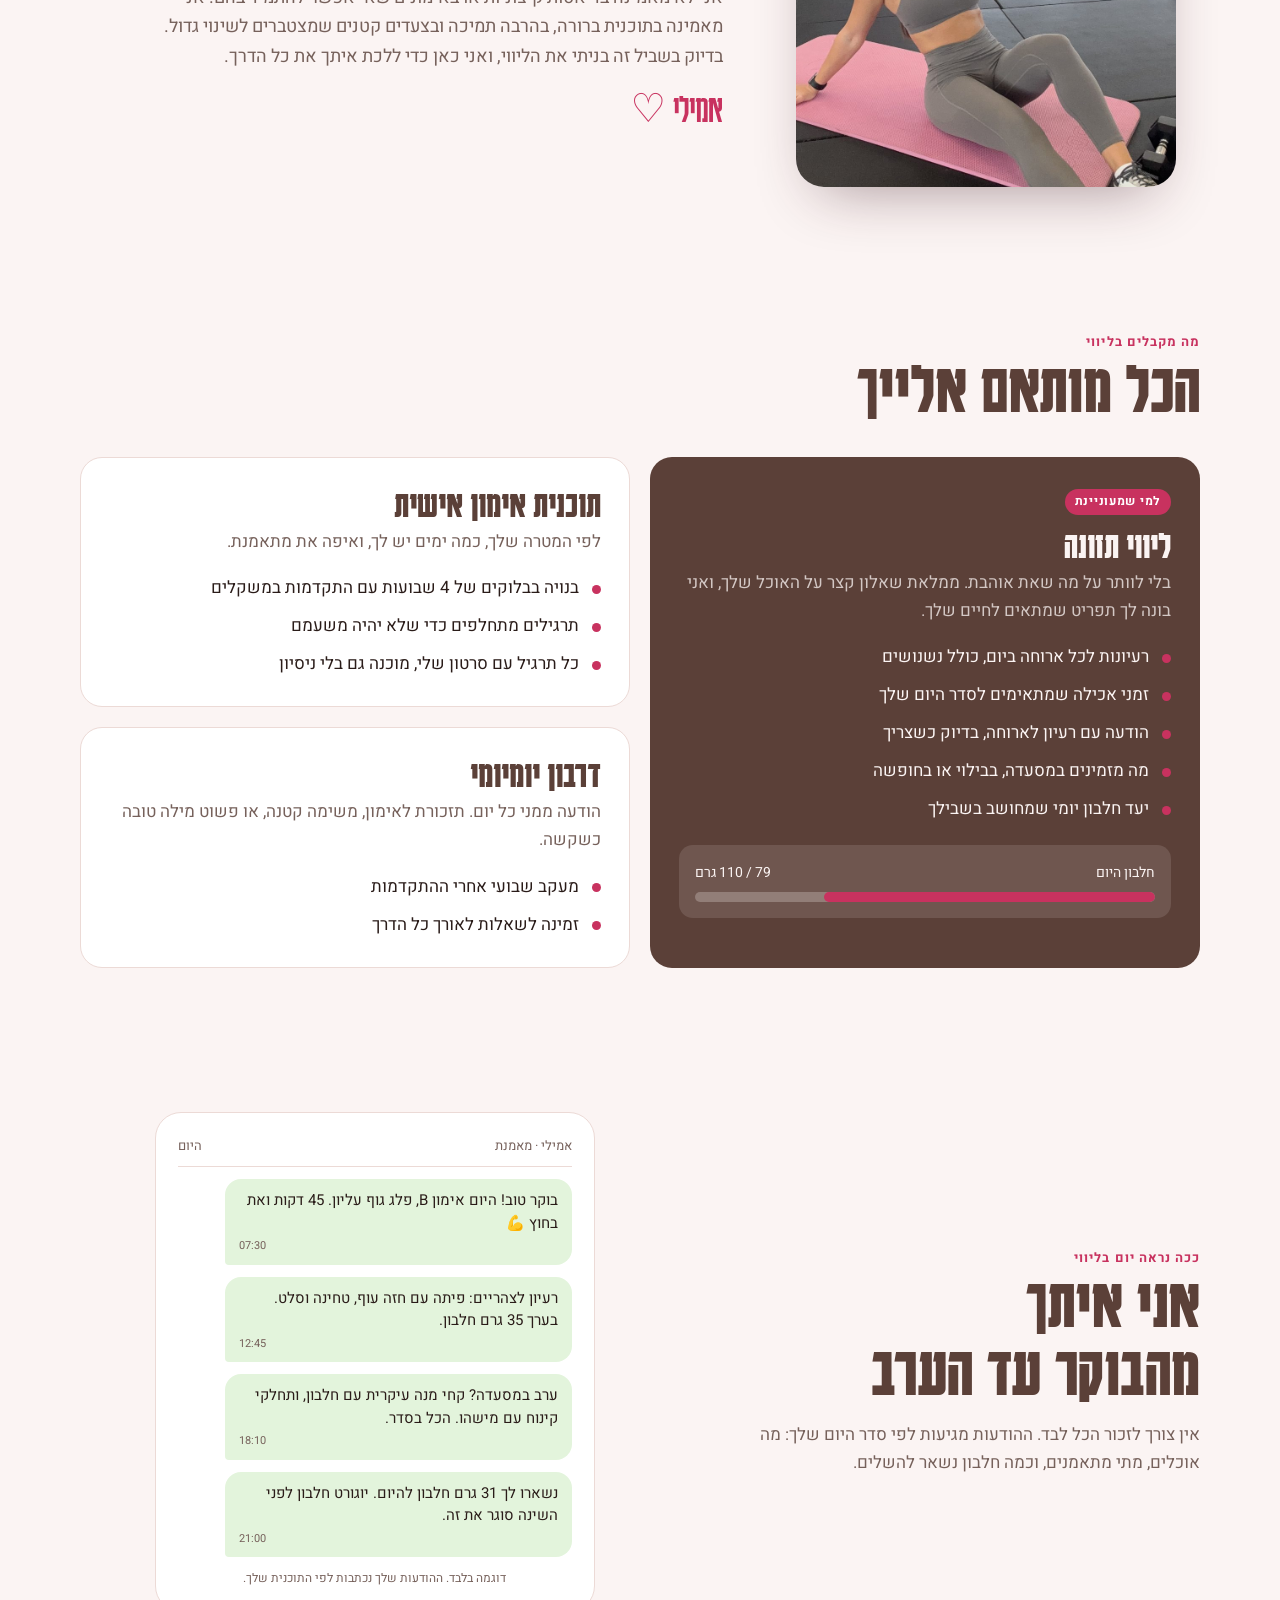
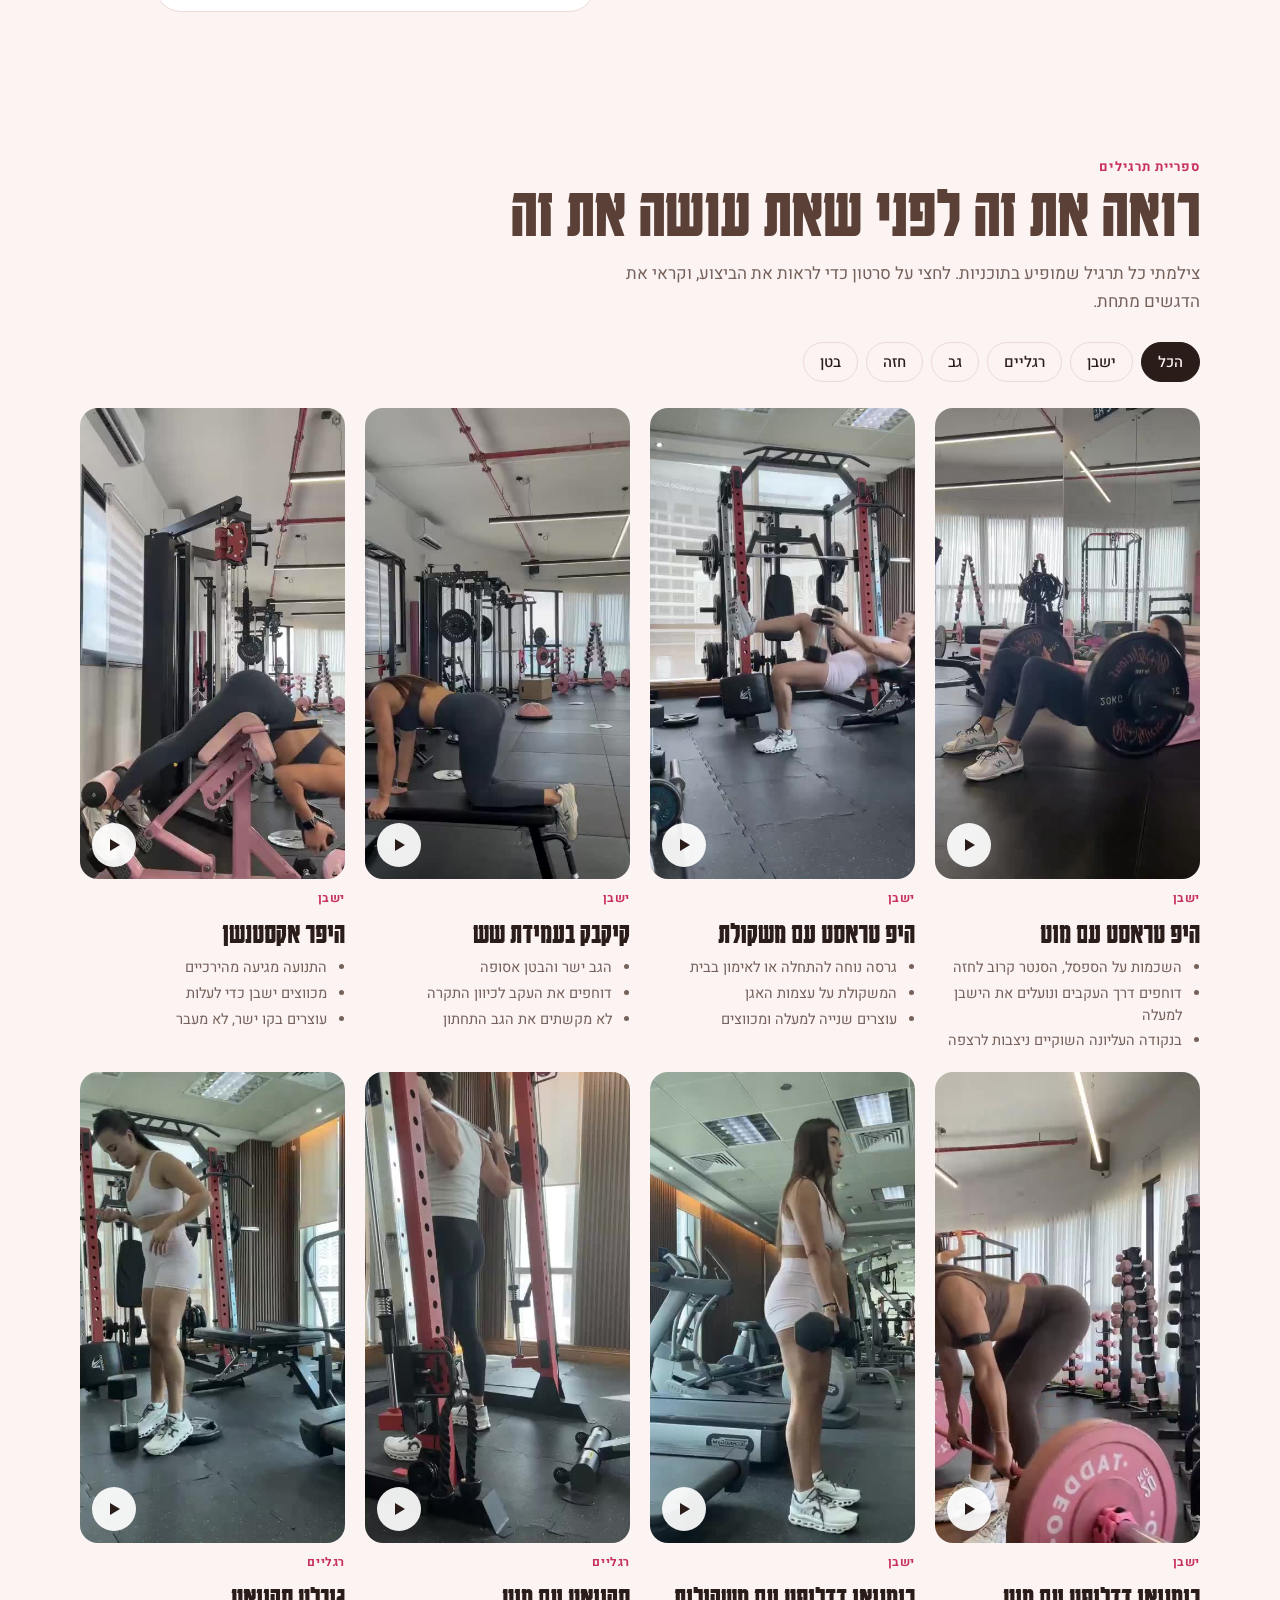
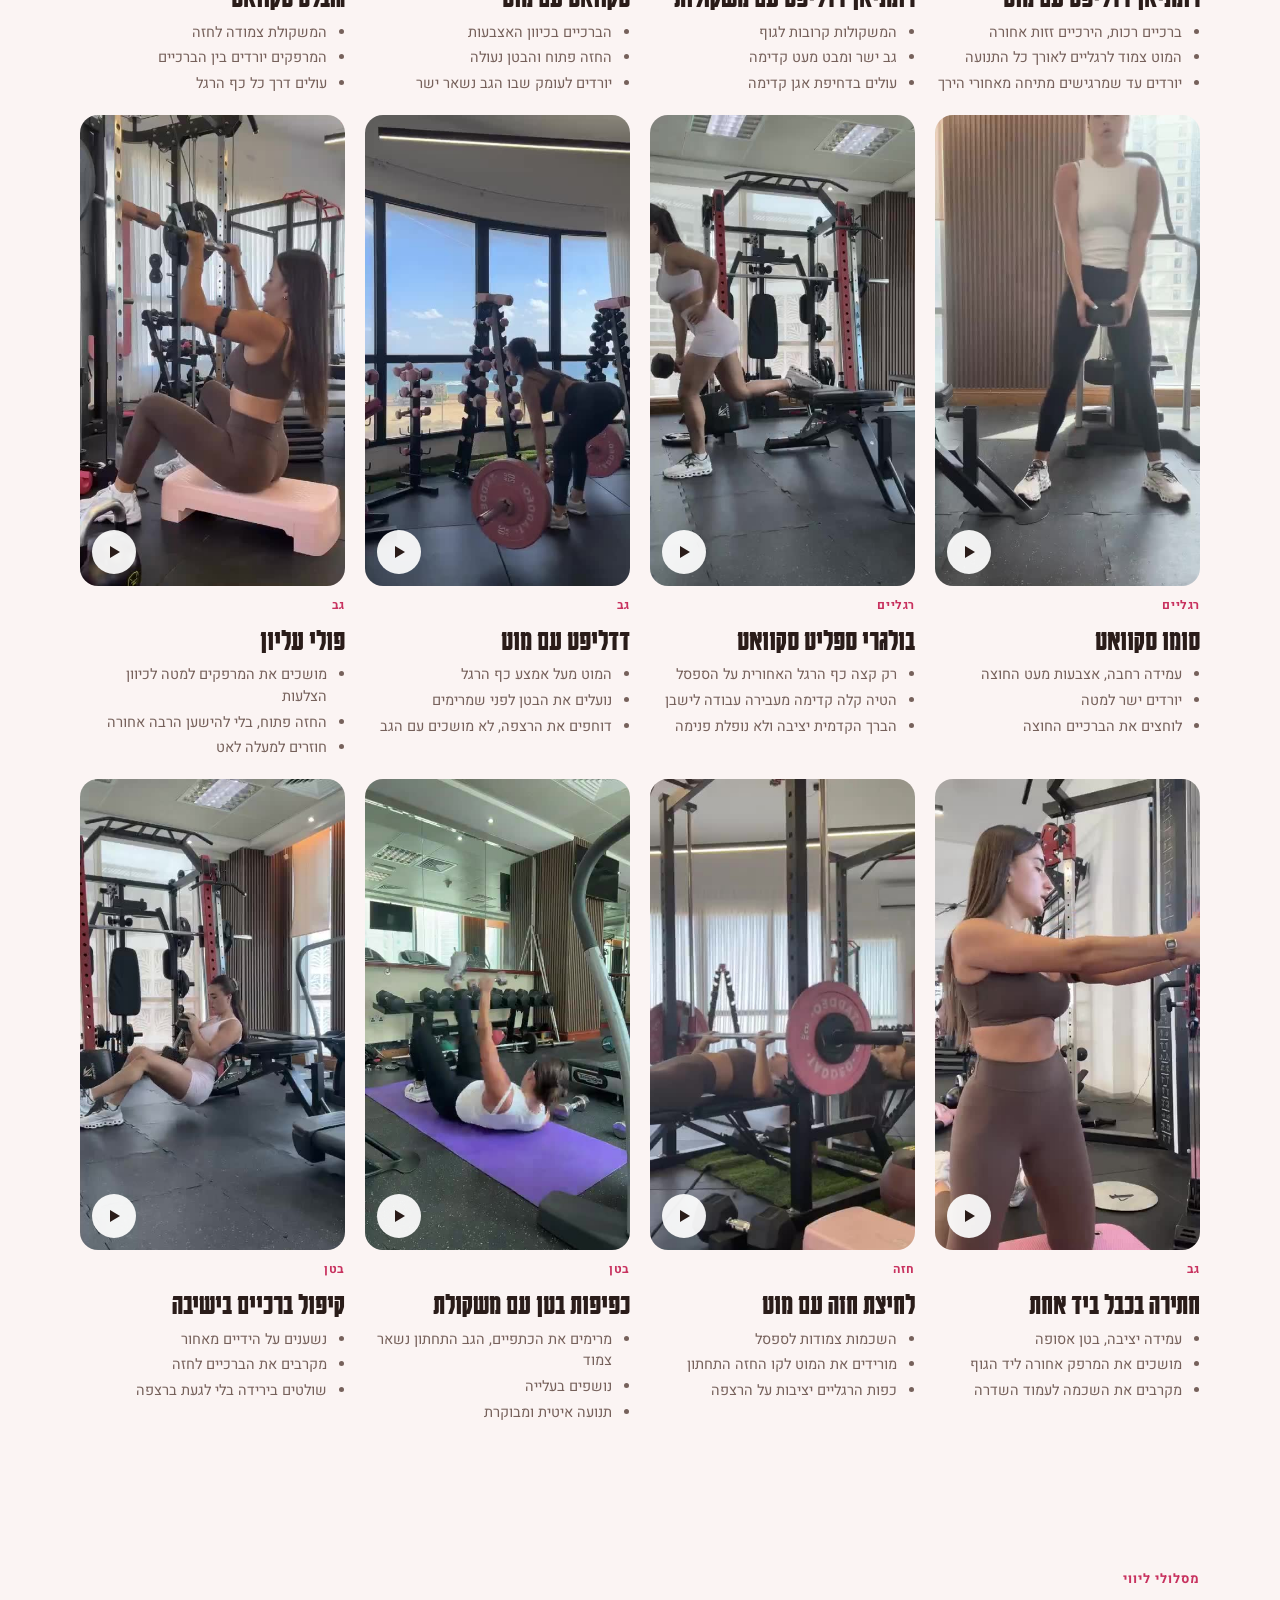
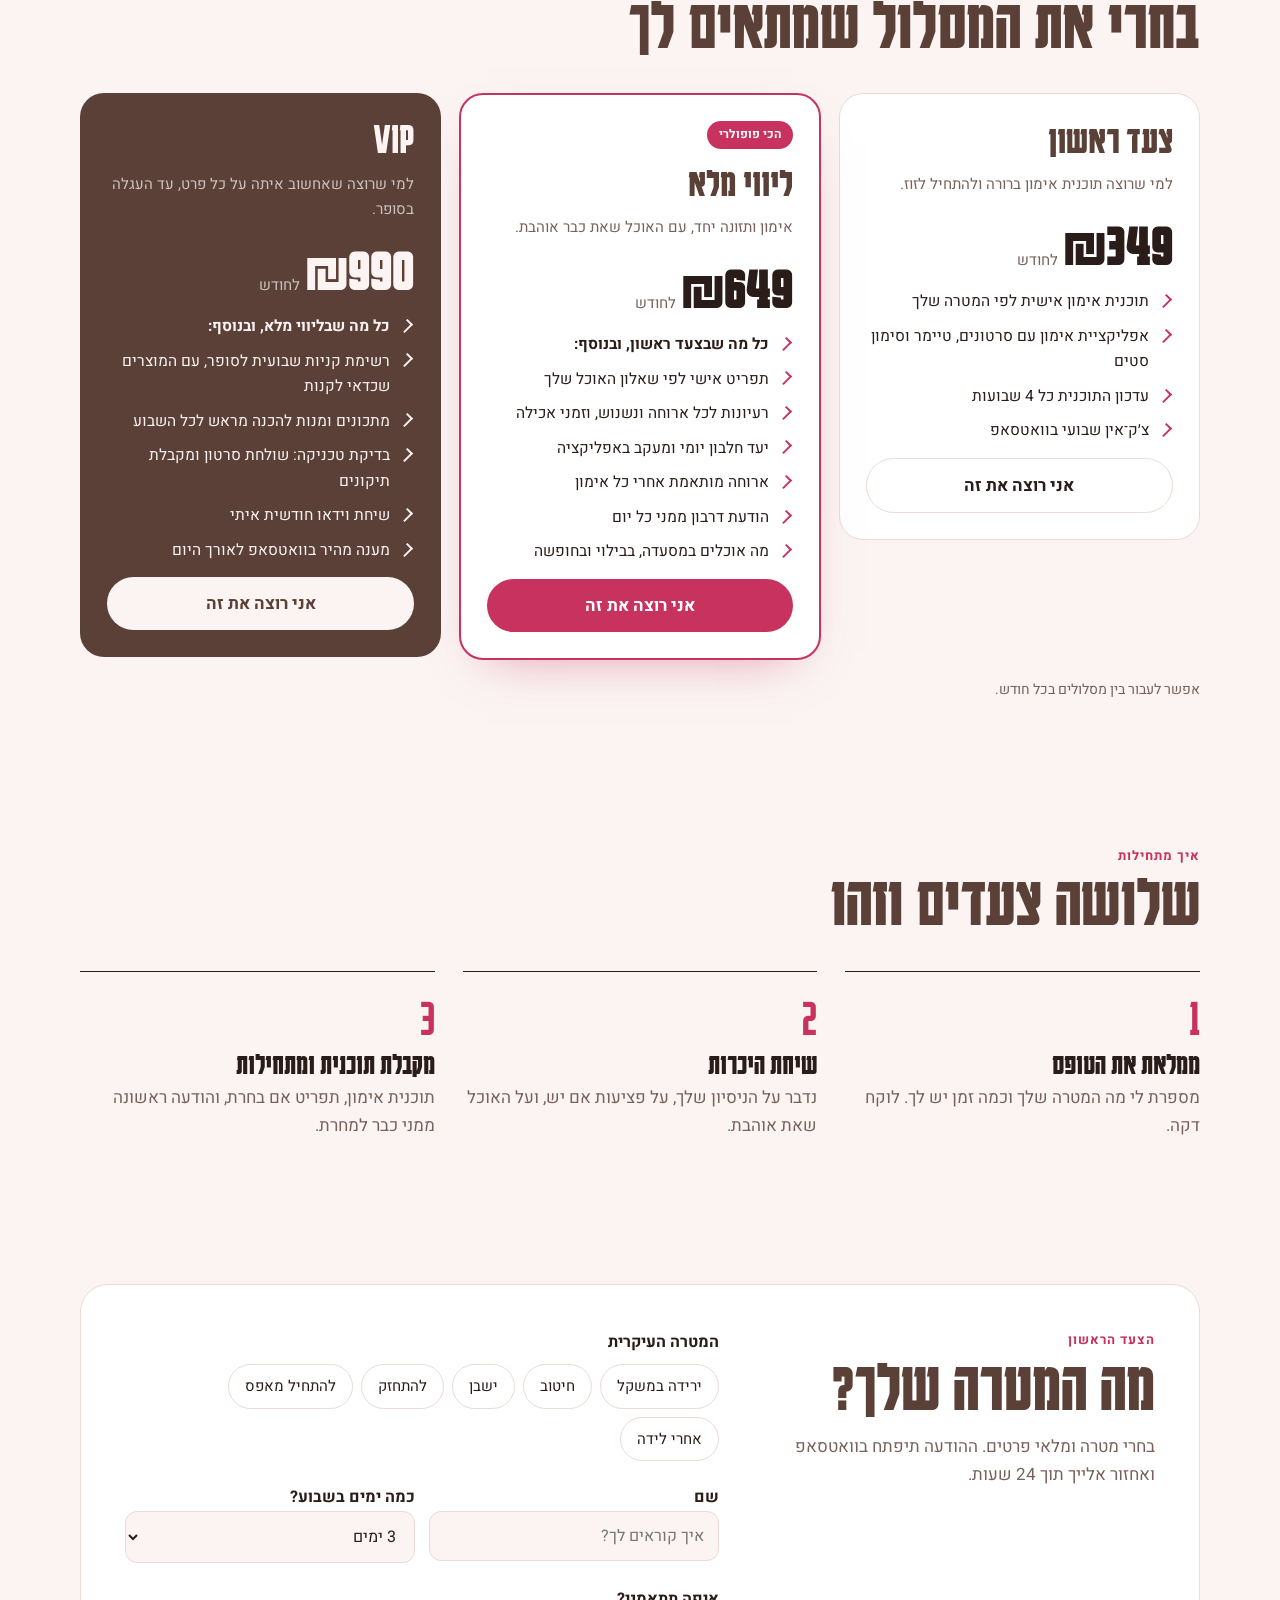
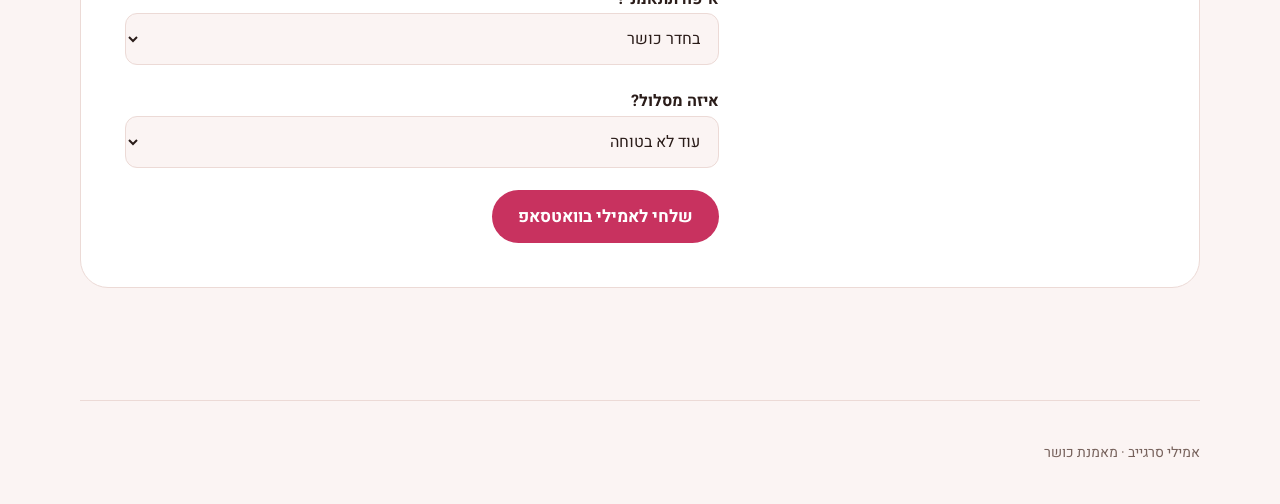
==== commit b75be710: "Add 'about Emily' section with her photo Co-Authored-By: Claude Opus 5.5 <noreply@anthropic.com> Cla" ====
--- a/index.html
+++ b/index.html
@@ -65,6 +65,13 @@
 .bridge{margin-top:32px;font-size:22px;font-weight:700;max-width:34em}
 .bridge span{background:linear-gradient(transparent 60%,var(--accent-soft) 60%)}
 
+/* about */
+.about{display:grid;grid-template-columns:.8fr 1.2fr;gap:48px;align-items:center}
+.about img{width:100%;max-width:380px;aspect-ratio:4/5;object-fit:cover;object-position:50% 45%;border-radius:28px;justify-self:center;box-shadow:0 24px 60px -24px rgba(60,20,30,.45)}
+.about p{color:var(--muted);font-size:18px;margin-top:16px;max-width:32em}
+.about p.sign{font-family:var(--display);font-size:40px;color:var(--accent);line-height:1}
+@media (max-width:820px){.about{grid-template-columns:1fr;gap:28px}.about img{max-width:300px}}
+
 /* offer */
 .offer{display:grid;grid-template-columns:repeat(2,minmax(0,1fr));gap:20px;margin-top:36px}
 @media (max-width:760px){.offer{grid-template-columns:1fr}}
@@ -168,6 +175,7 @@
 <nav>
   <div class="logo">אמילי <span>·</span> סרגייב</div>
   <div class="links">
+    <a href="#about">מי אני</a>
     <a href="#offer">מה מקבלים</a>
     <a href="#library">ספריית תרגילים</a>
     <a href="#plans">מסלולים</a>
@@ -208,6 +216,16 @@
 </section>
 
 <div class="wrap">
+<section class="about" id="about">
+  <img src="clips/emily.jpg" alt="אמילי סרגייב, מאמנת כושר, יושבת על מזרן בחדר כושר" loading="lazy">
+  <div>
+    <div class="eyebrow">נעים להכיר</div>
+    <h2>היי, אני אמילי 👋</h2>
+    <p>הכושר שינה לי את הביטחון, לא רק את הגוף. היום אני מאמנת נשים באימונים אישיים ובשיעורי טרמפולינה, ורואה כל יום כמה כוח יש בהן ברגע שמישהי מאמינה בהן.</p>
+    <p>אני לא מאמינה בדיאטות קיצוניות או באימונים שאי אפשר להתמיד בהם. אני מאמינה בתוכנית ברורה, בהרבה תמיכה ובצעדים קטנים שמצטברים לשינוי גדול. בדיוק בשביל זה בניתי את הליווי, ואני כאן כדי ללכת איתך את כל הדרך.</p>
+    <p class="sign">אמילי ♡</p>
+  </div>
+</section>
 <section id="offer">
   <div class="eyebrow">מה מקבלים בליווי</div>
   <h2>הכל מותאם אלייך</h2>
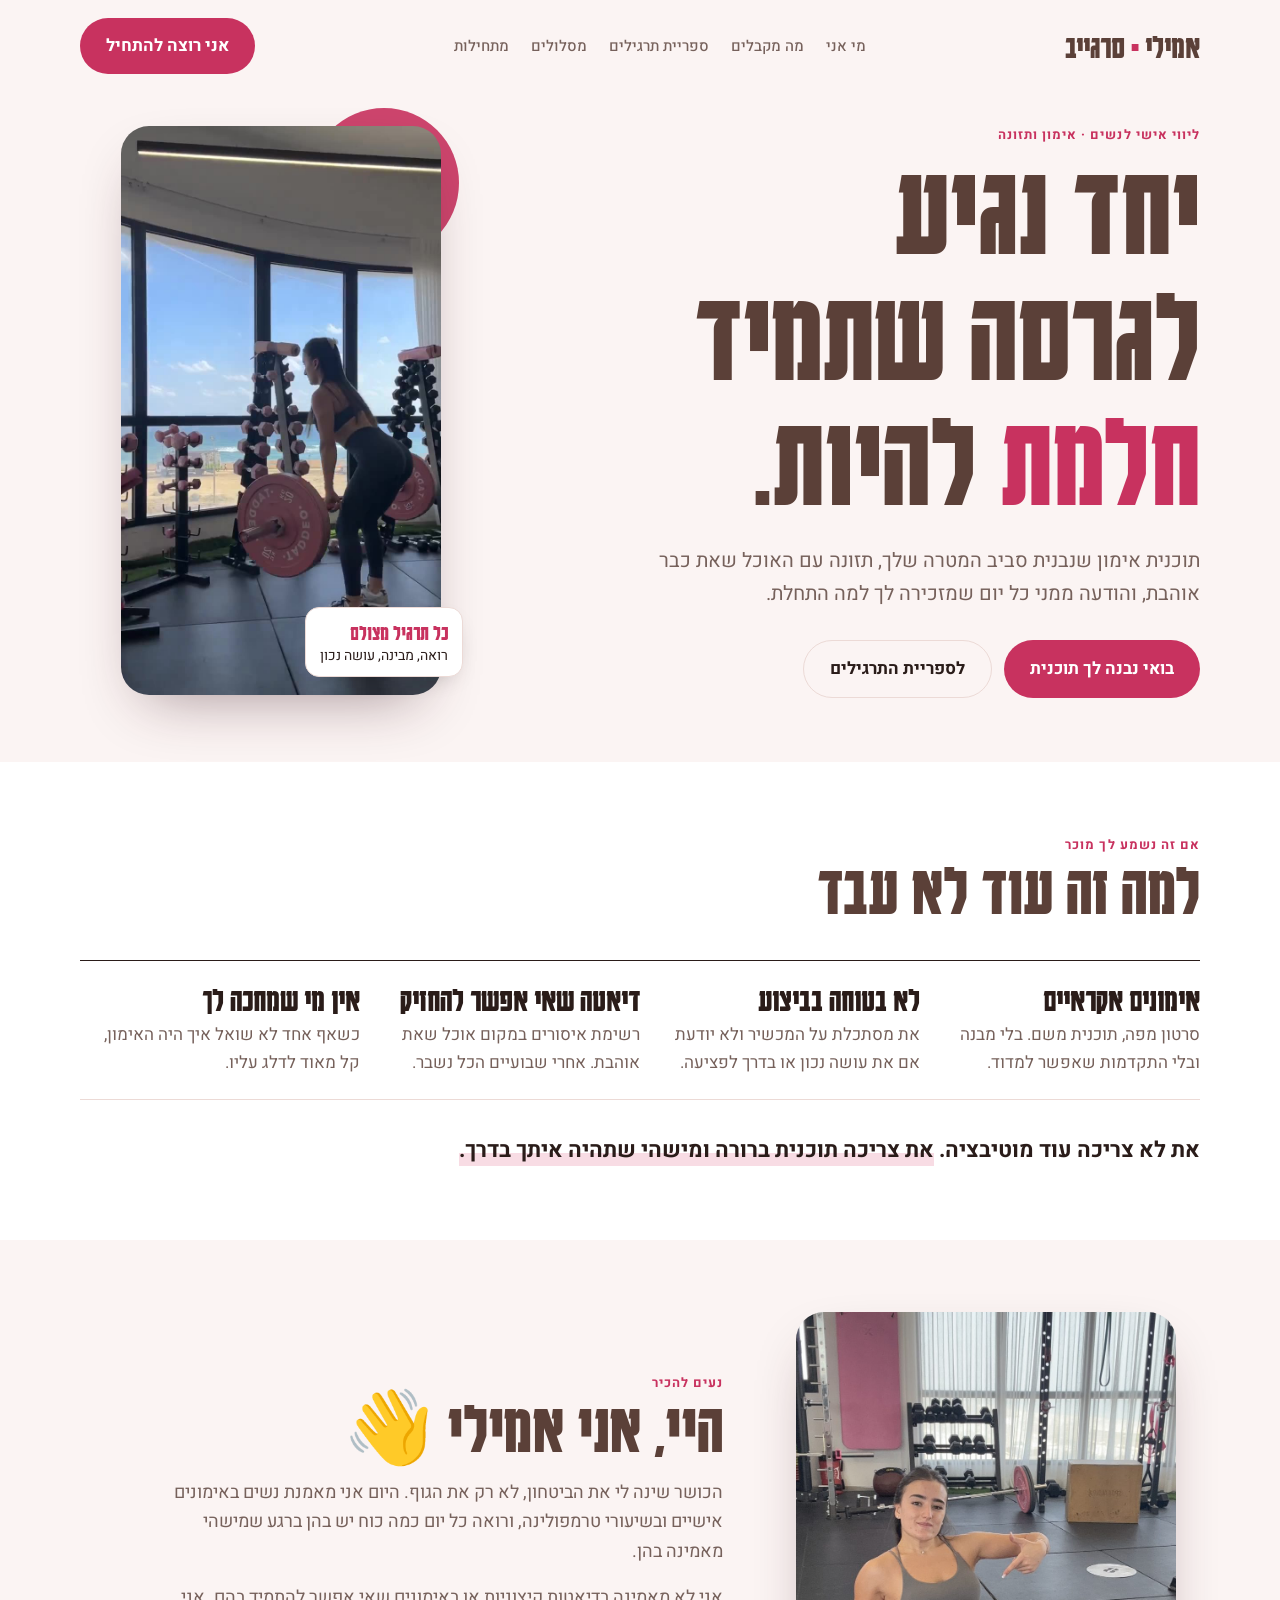
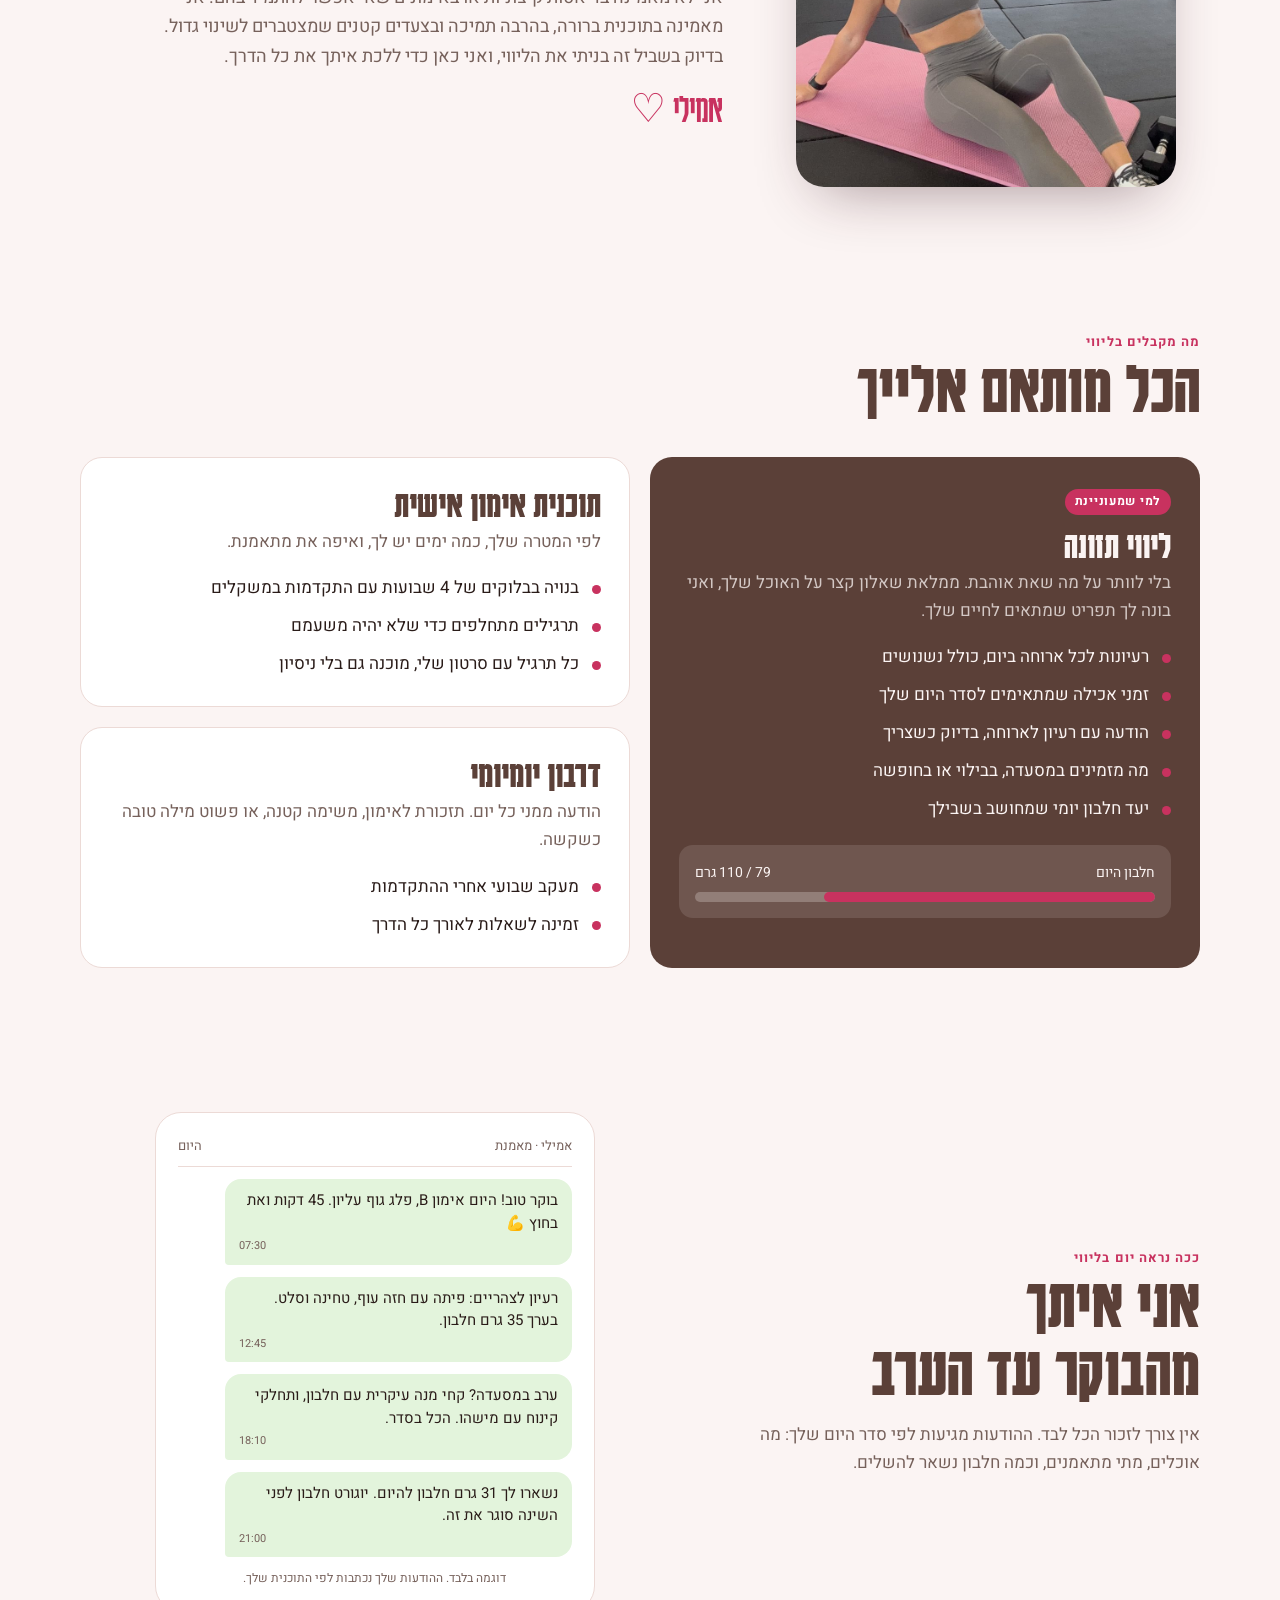
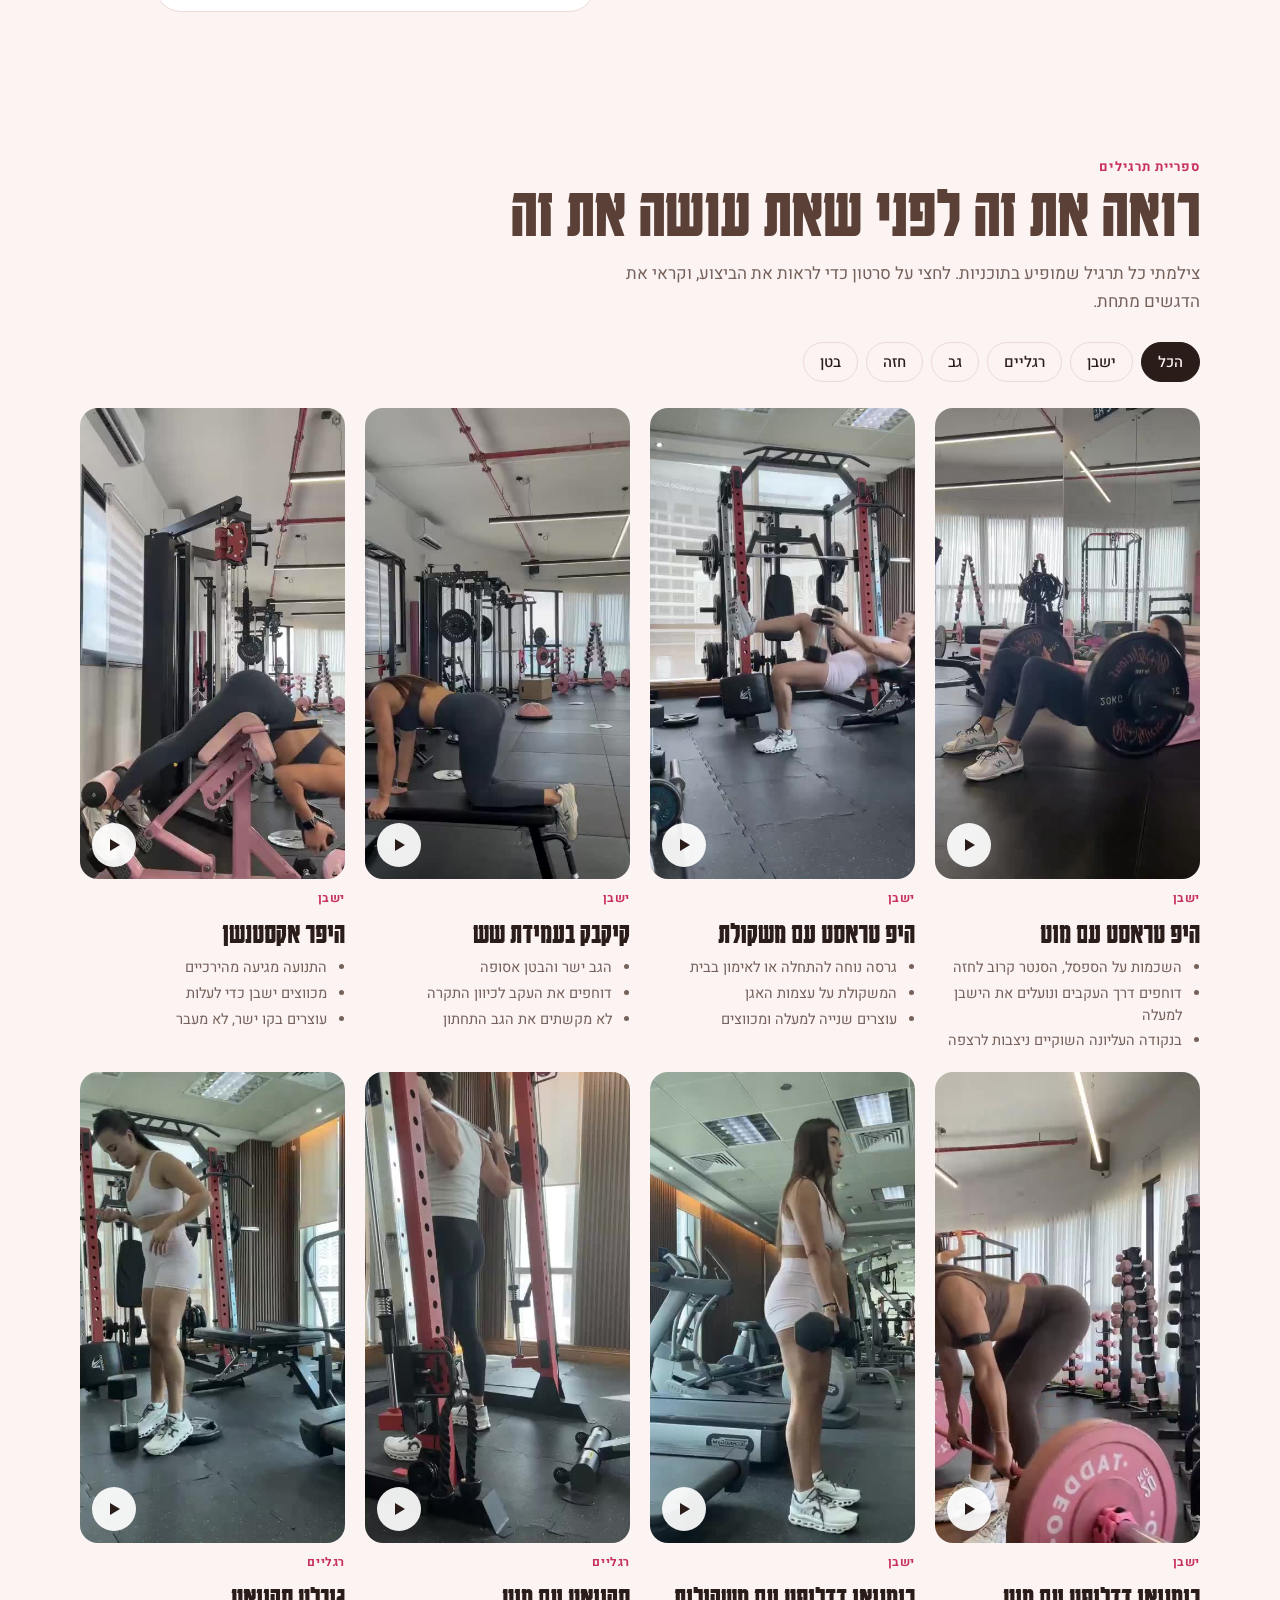
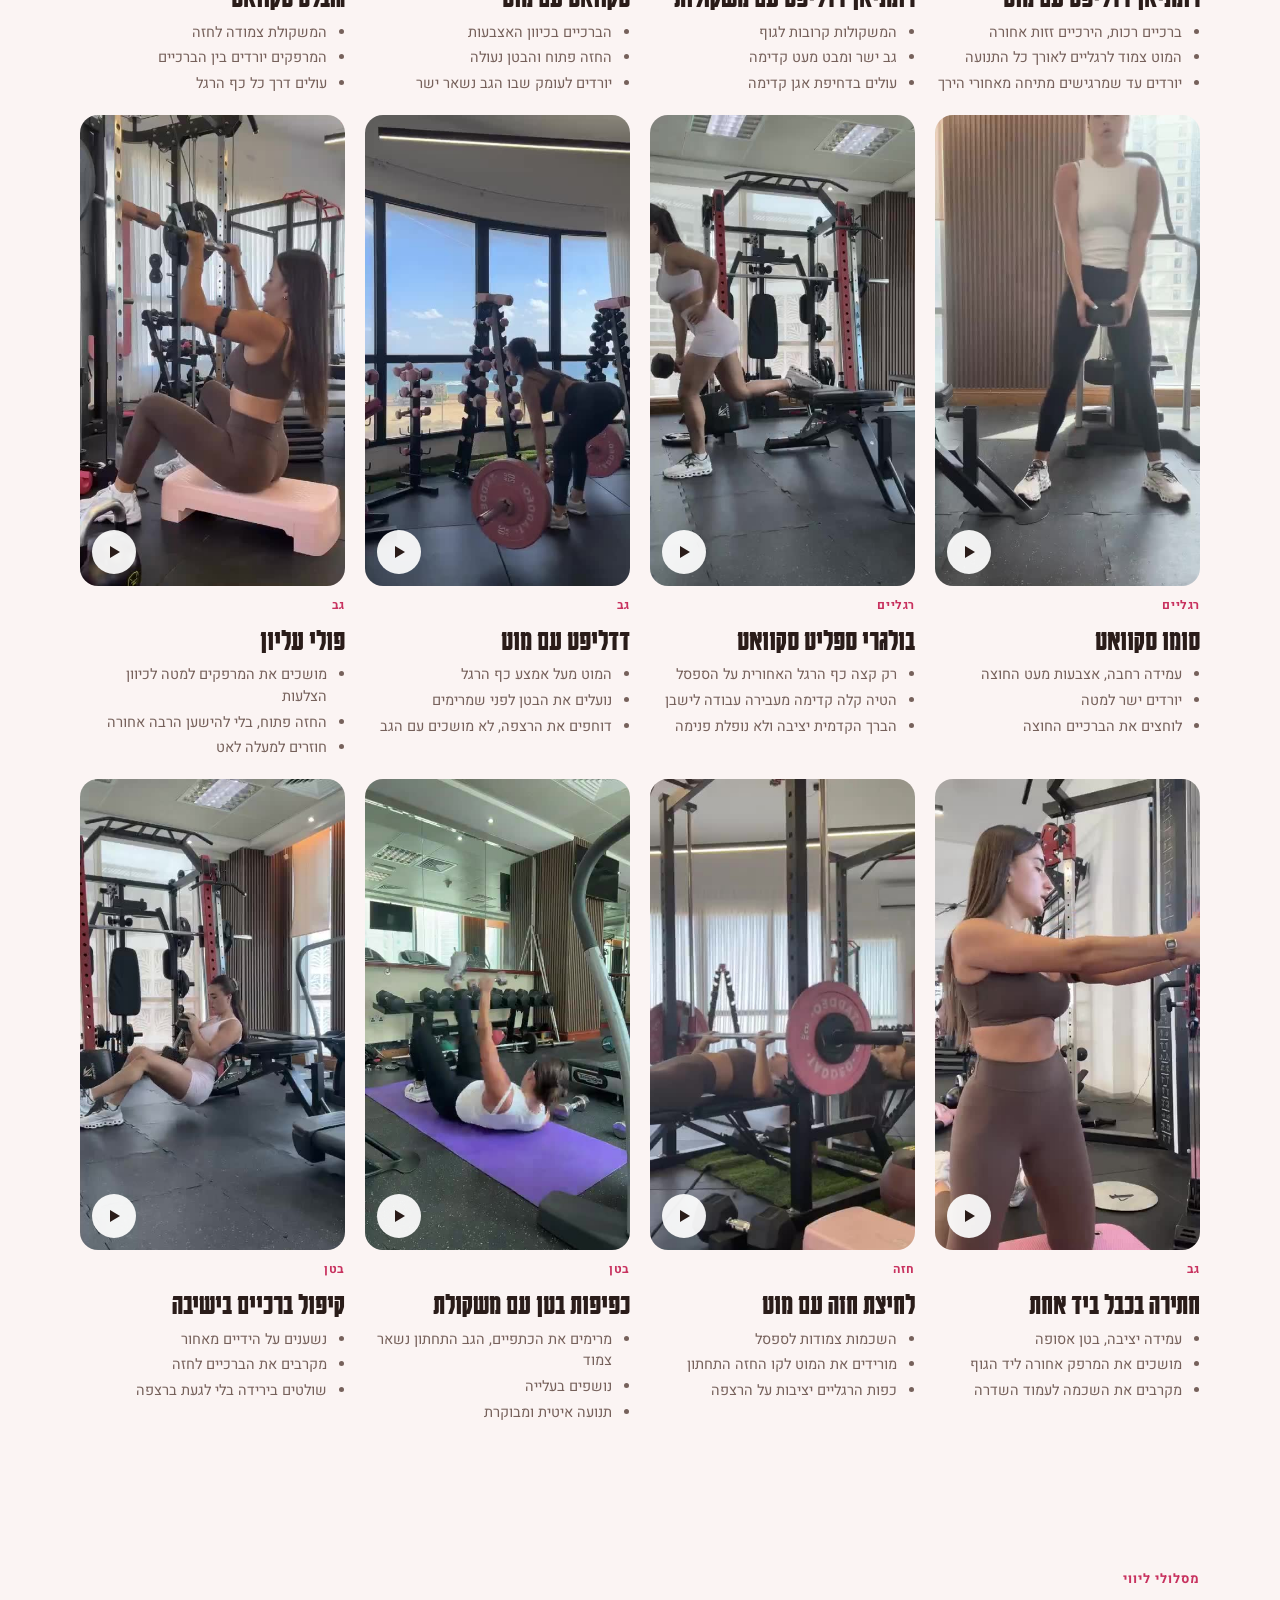
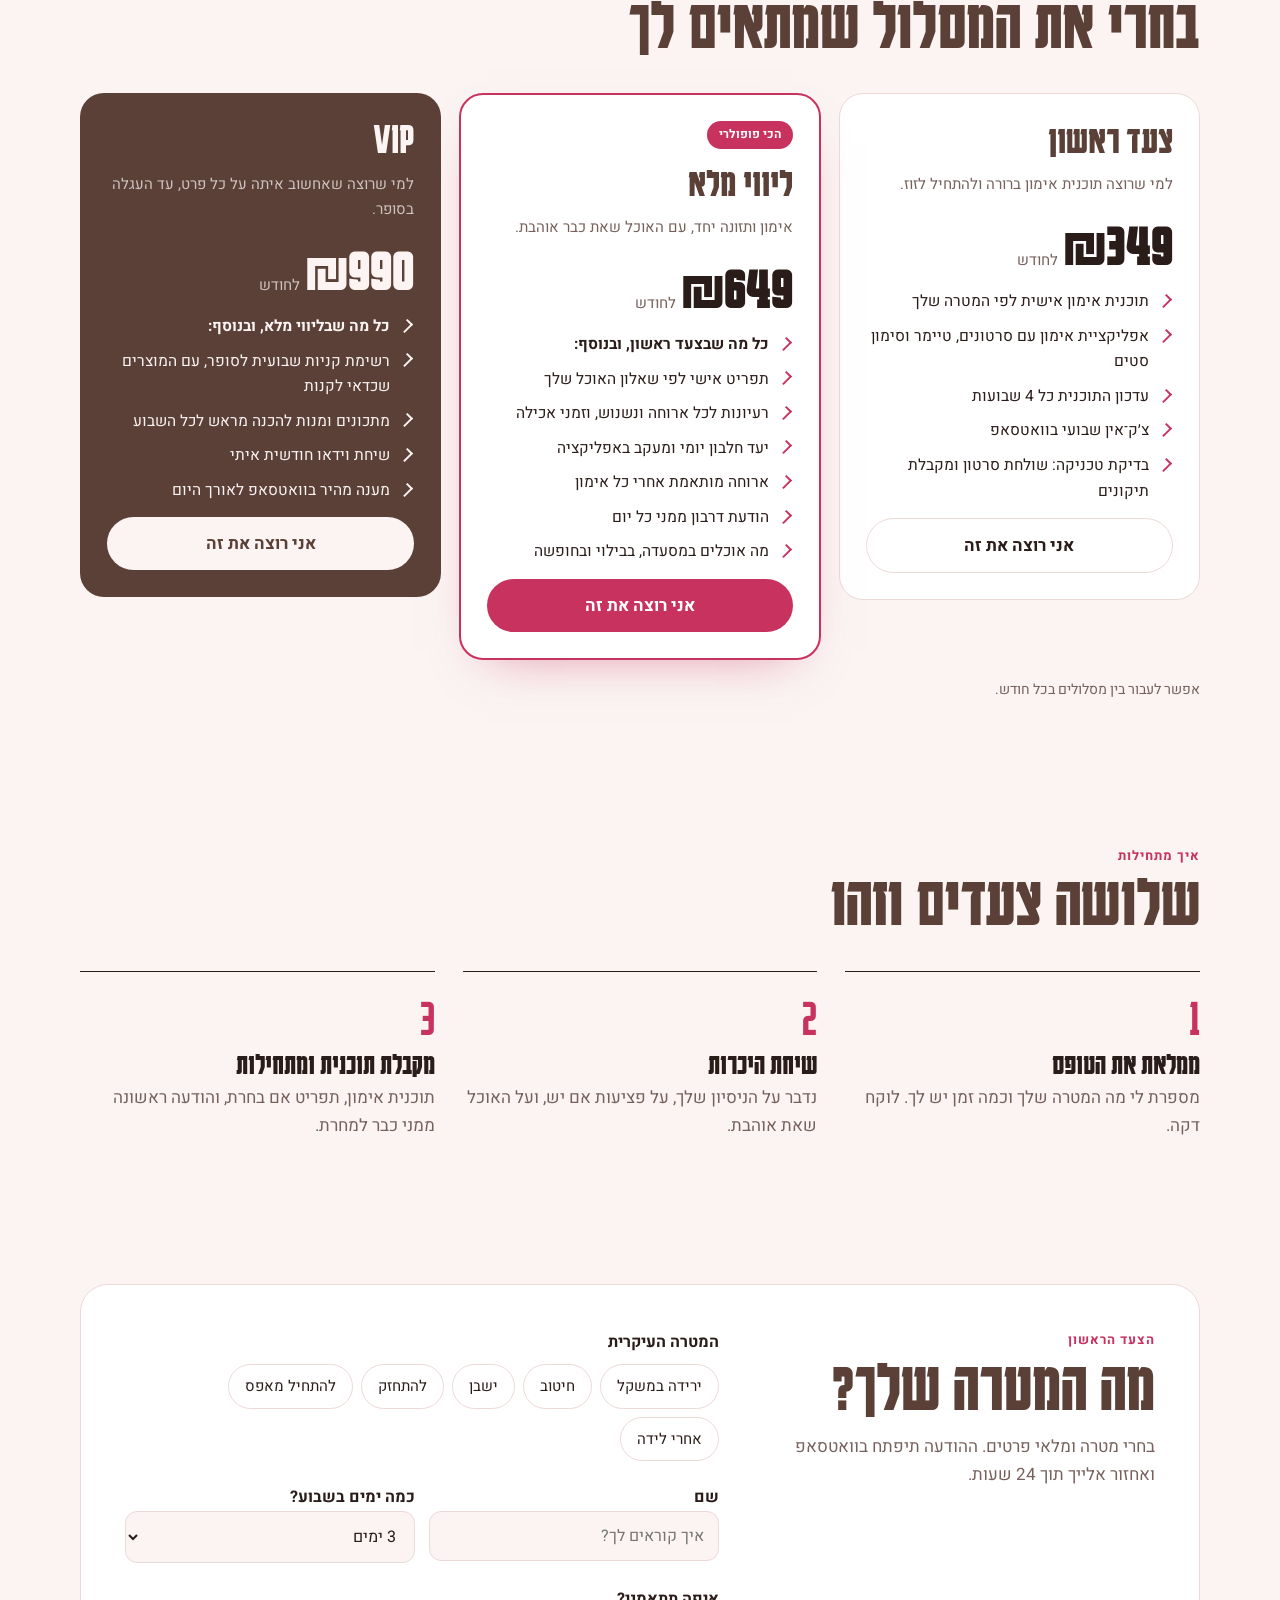
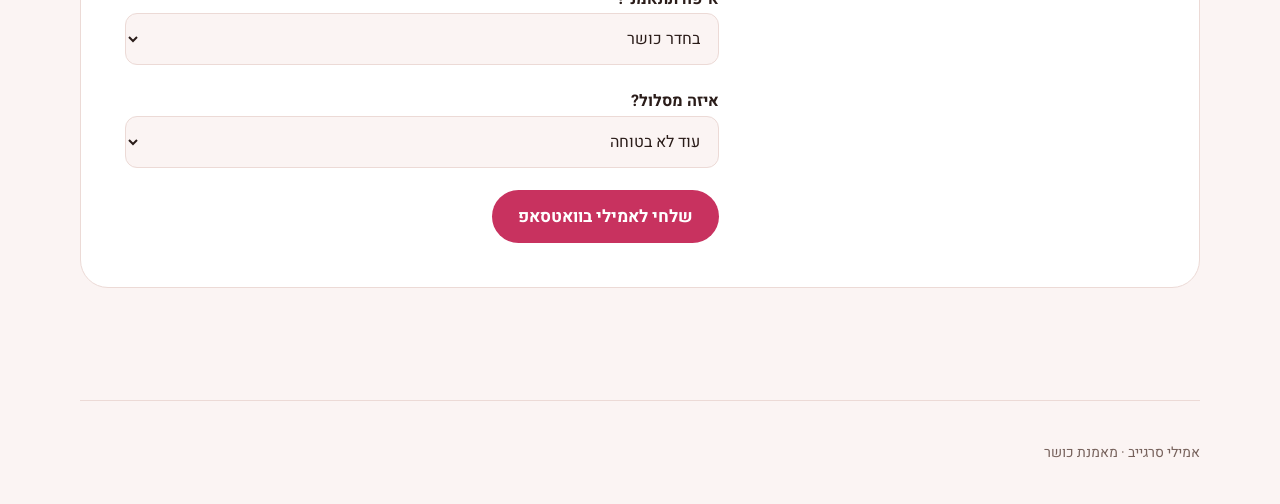
==== commit 1c68d048: "Technique check is included in every plan Co-Authored-By: Claude Opus 5.5 <noreply@anthropic.com> Cl" ====
--- a/index.html
+++ b/index.html
@@ -310,6 +310,7 @@
         <li>אפליקציית אימון עם סרטונים, טיימר וסימון סטים</li>
         <li>עדכון התוכנית כל 4 שבועות</li>
         <li>צ׳ק־אין שבועי בוואטסאפ</li>
+        <li>בדיקת טכניקה: שולחת סרטון ומקבלת תיקונים</li>
       </ul>
       <button class="btn ghost" type="button" data-plan="צעד ראשון">אני רוצה את זה</button>
     </div>
@@ -337,7 +338,6 @@
         <li class="plus">כל מה שבליווי מלא, ובנוסף:</li>
         <li>רשימת קניות שבועית לסופר, עם המוצרים שכדאי לקנות</li>
         <li>מתכונים ומנות להכנה מראש לכל השבוע</li>
-        <li>בדיקת טכניקה: שולחת סרטון ומקבלת תיקונים</li>
         <li>שיחת וידאו חודשית איתי</li>
         <li>מענה מהיר בוואטסאפ לאורך היום</li>
       </ul>
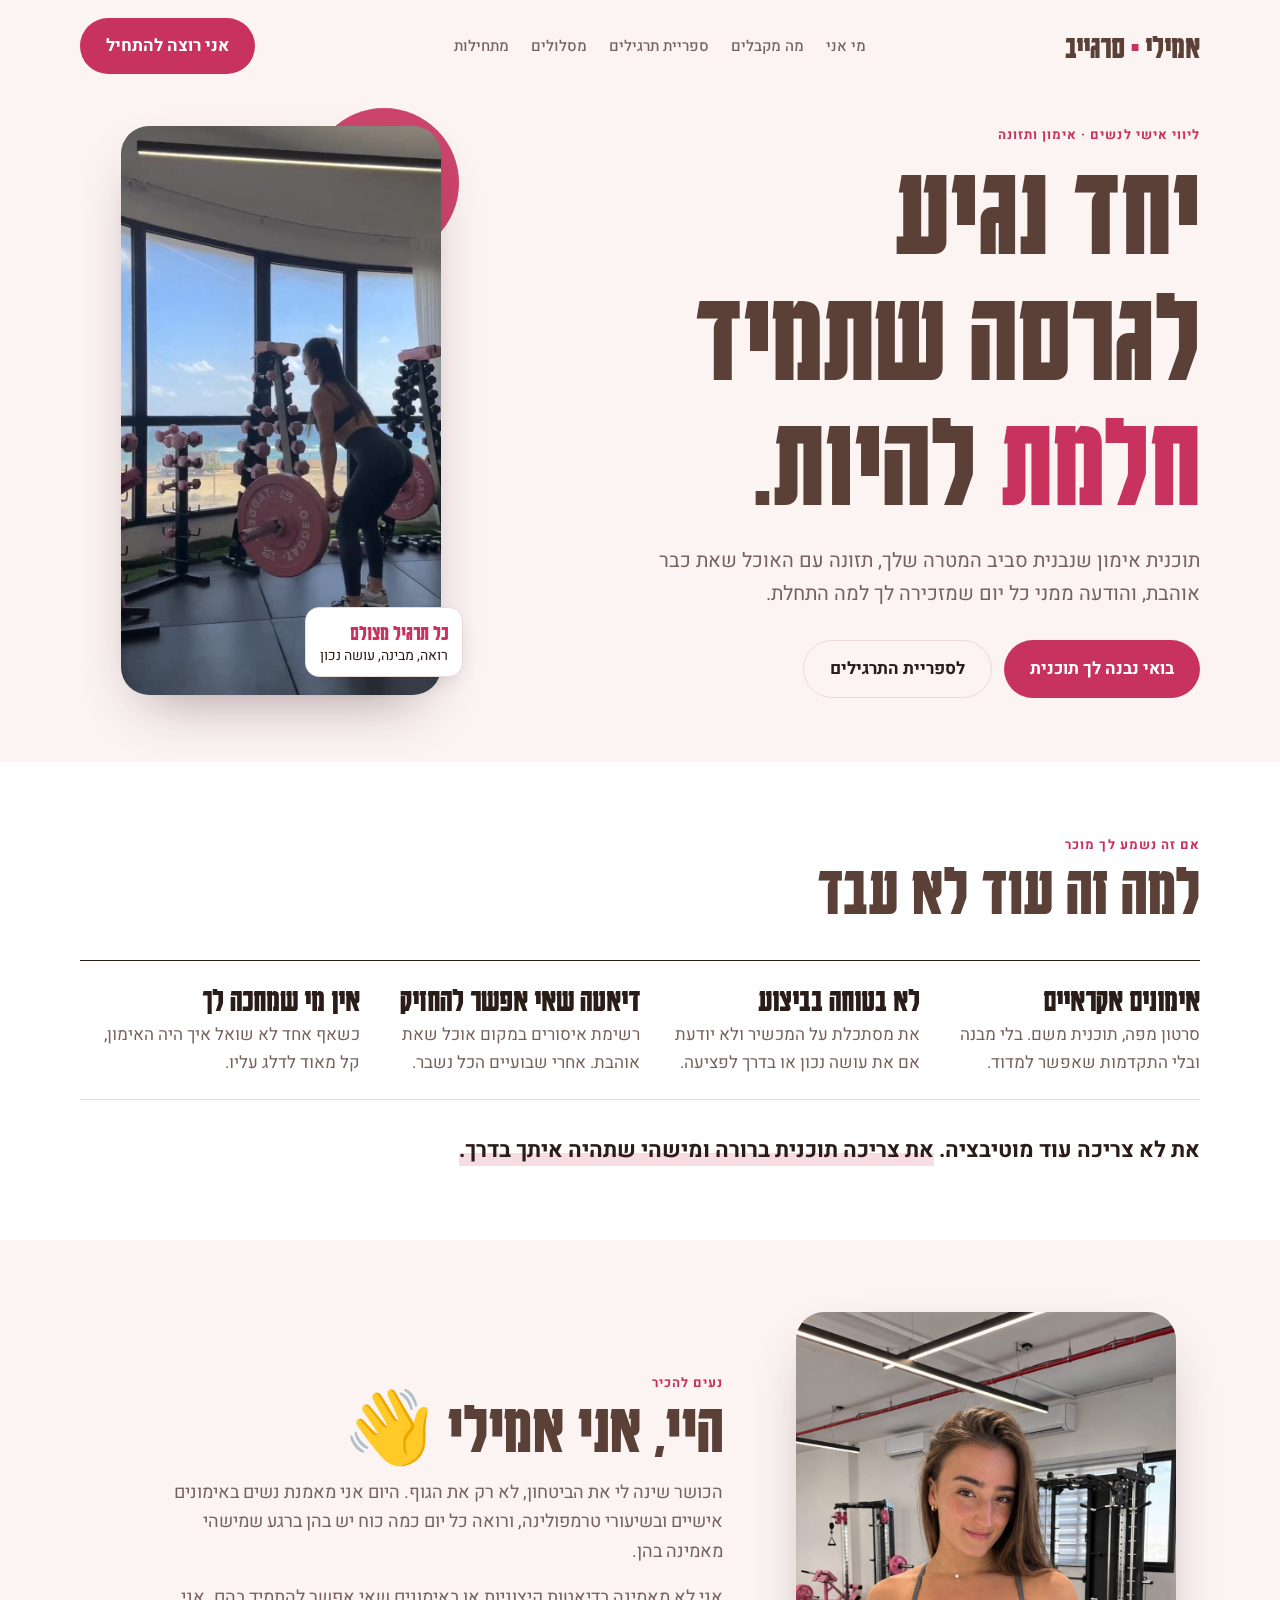
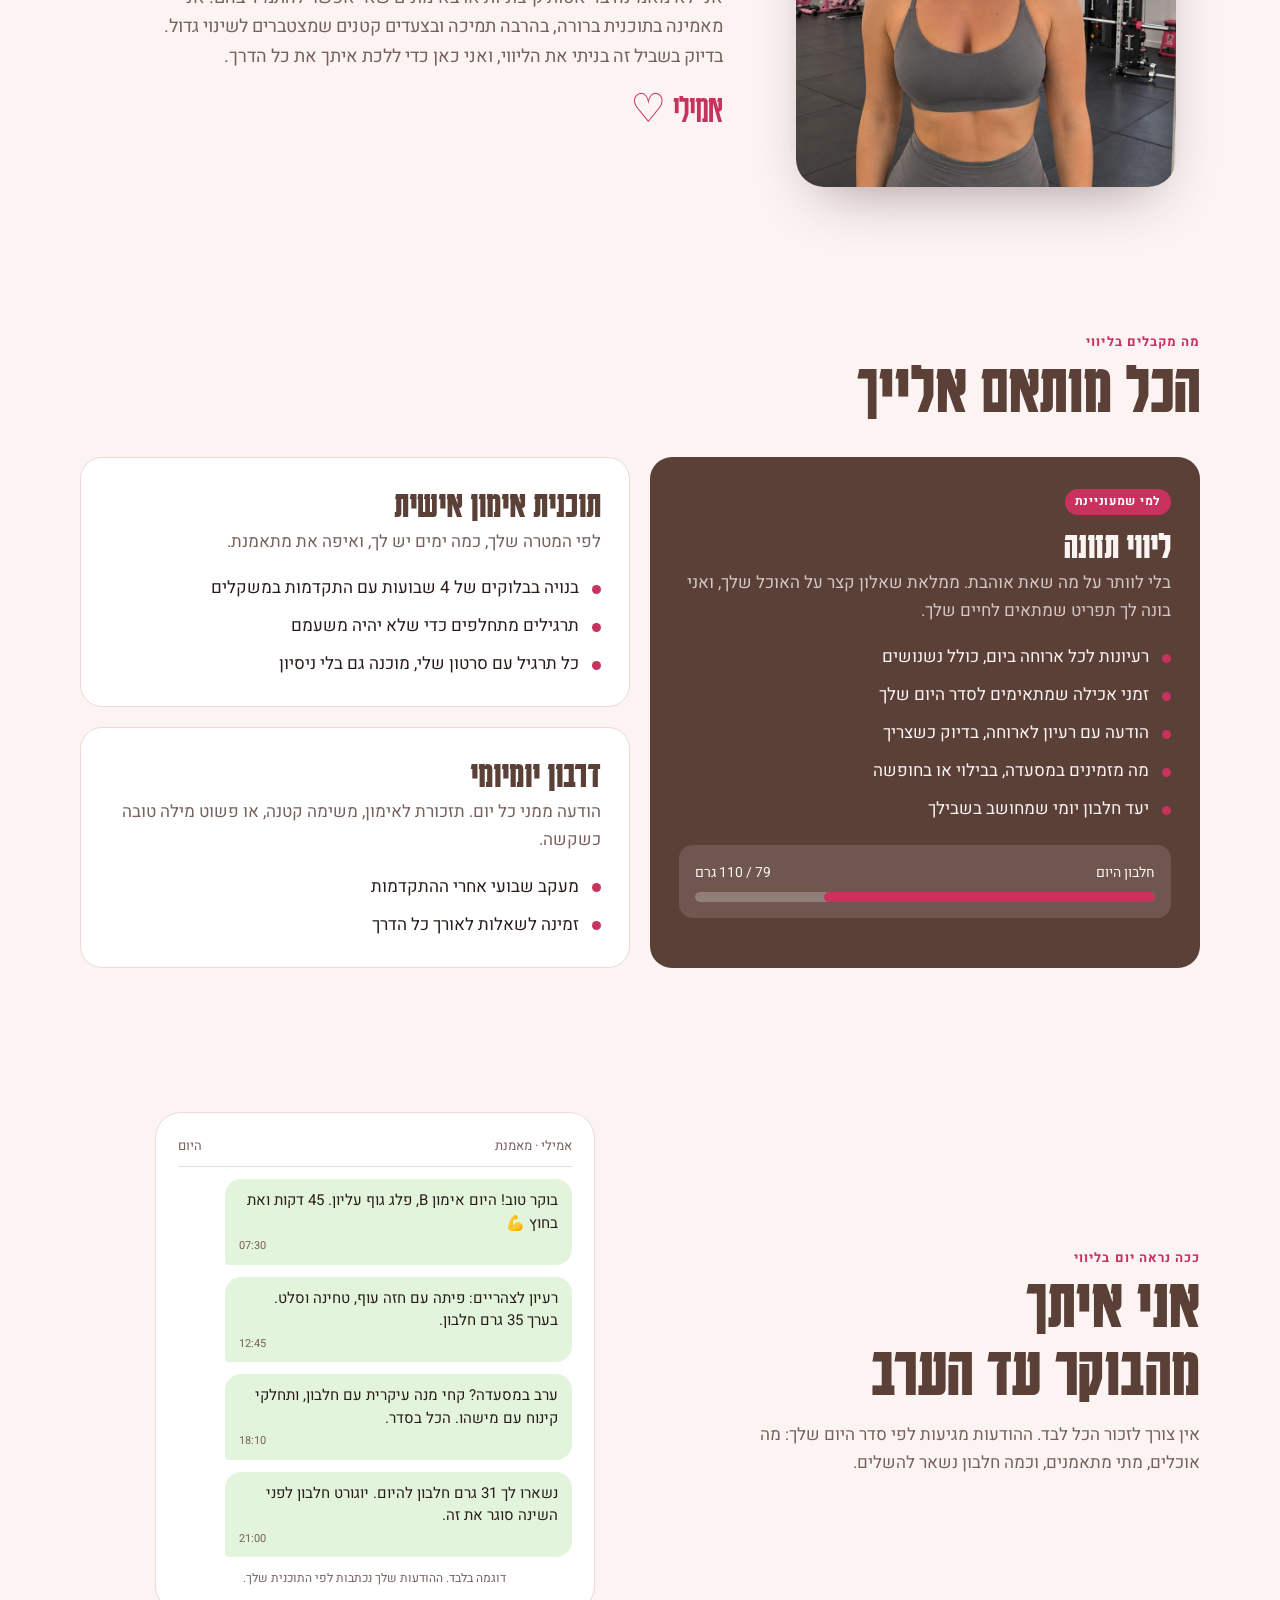
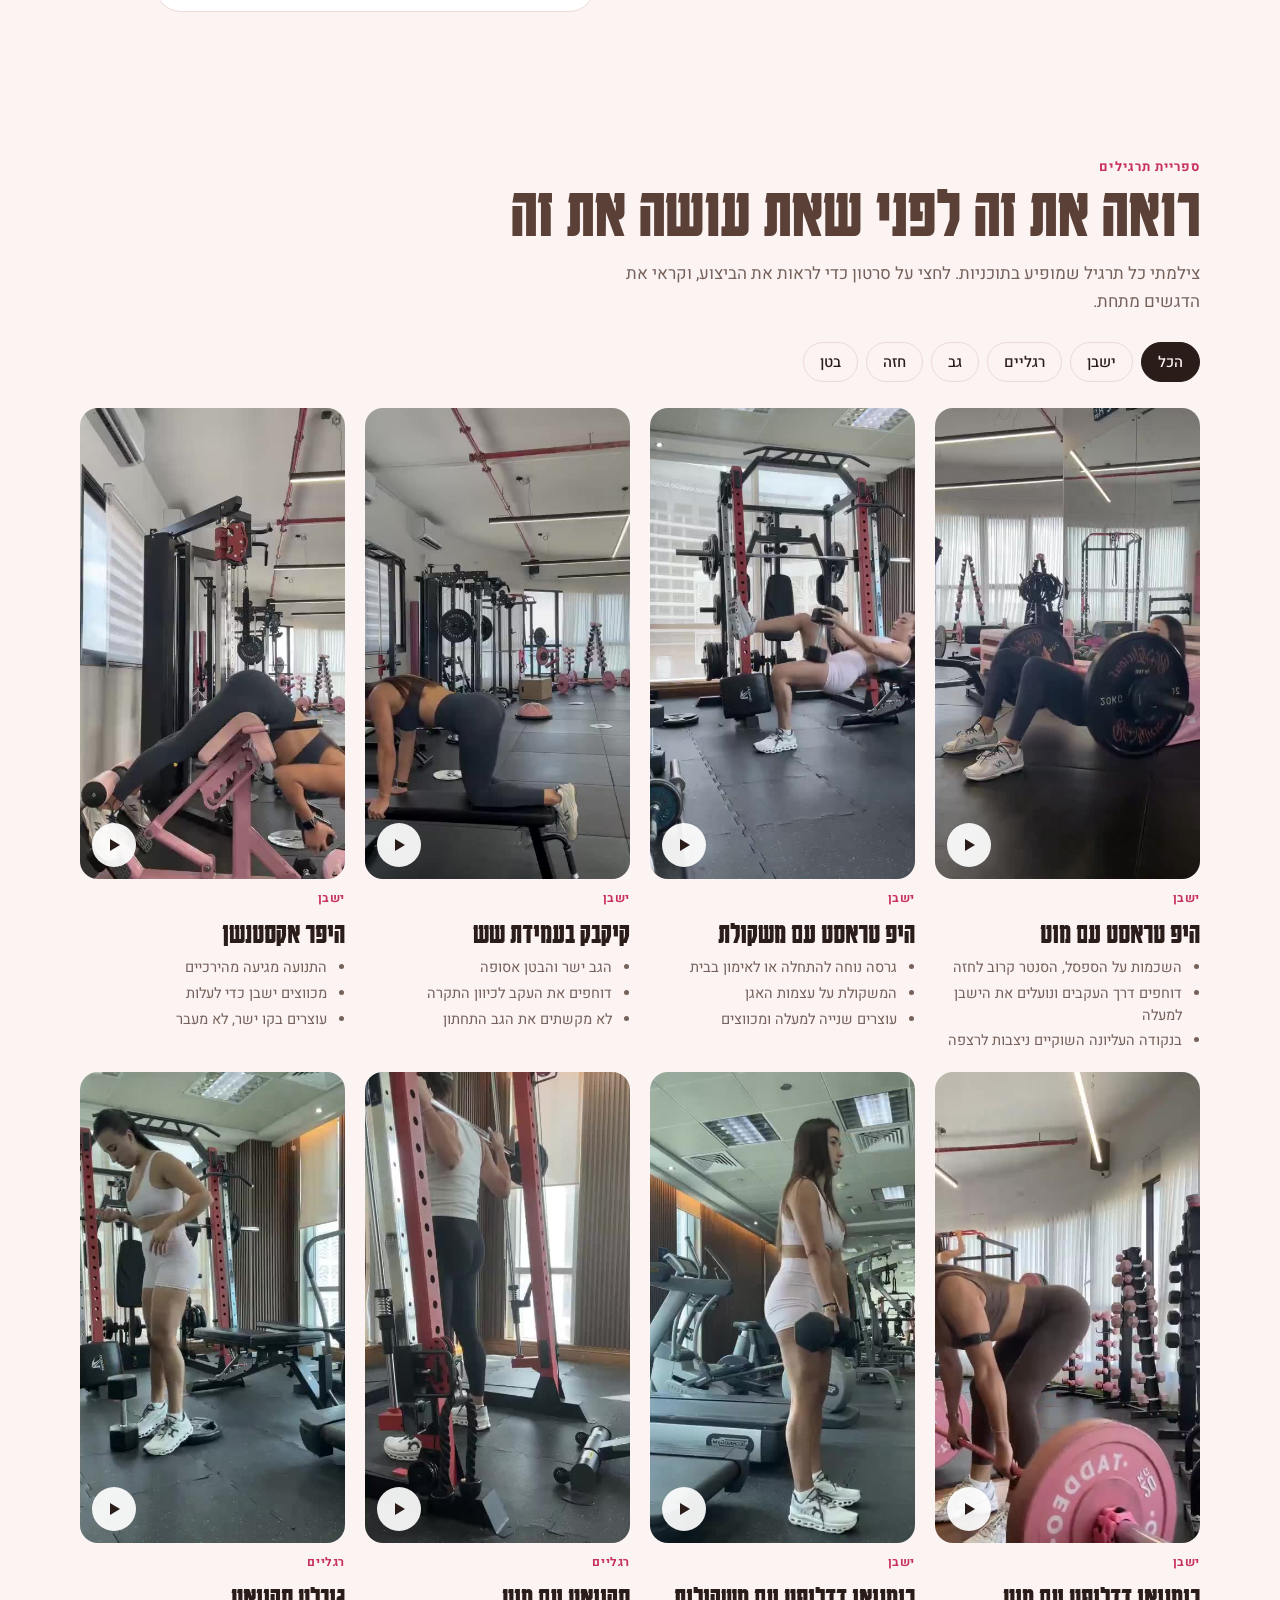
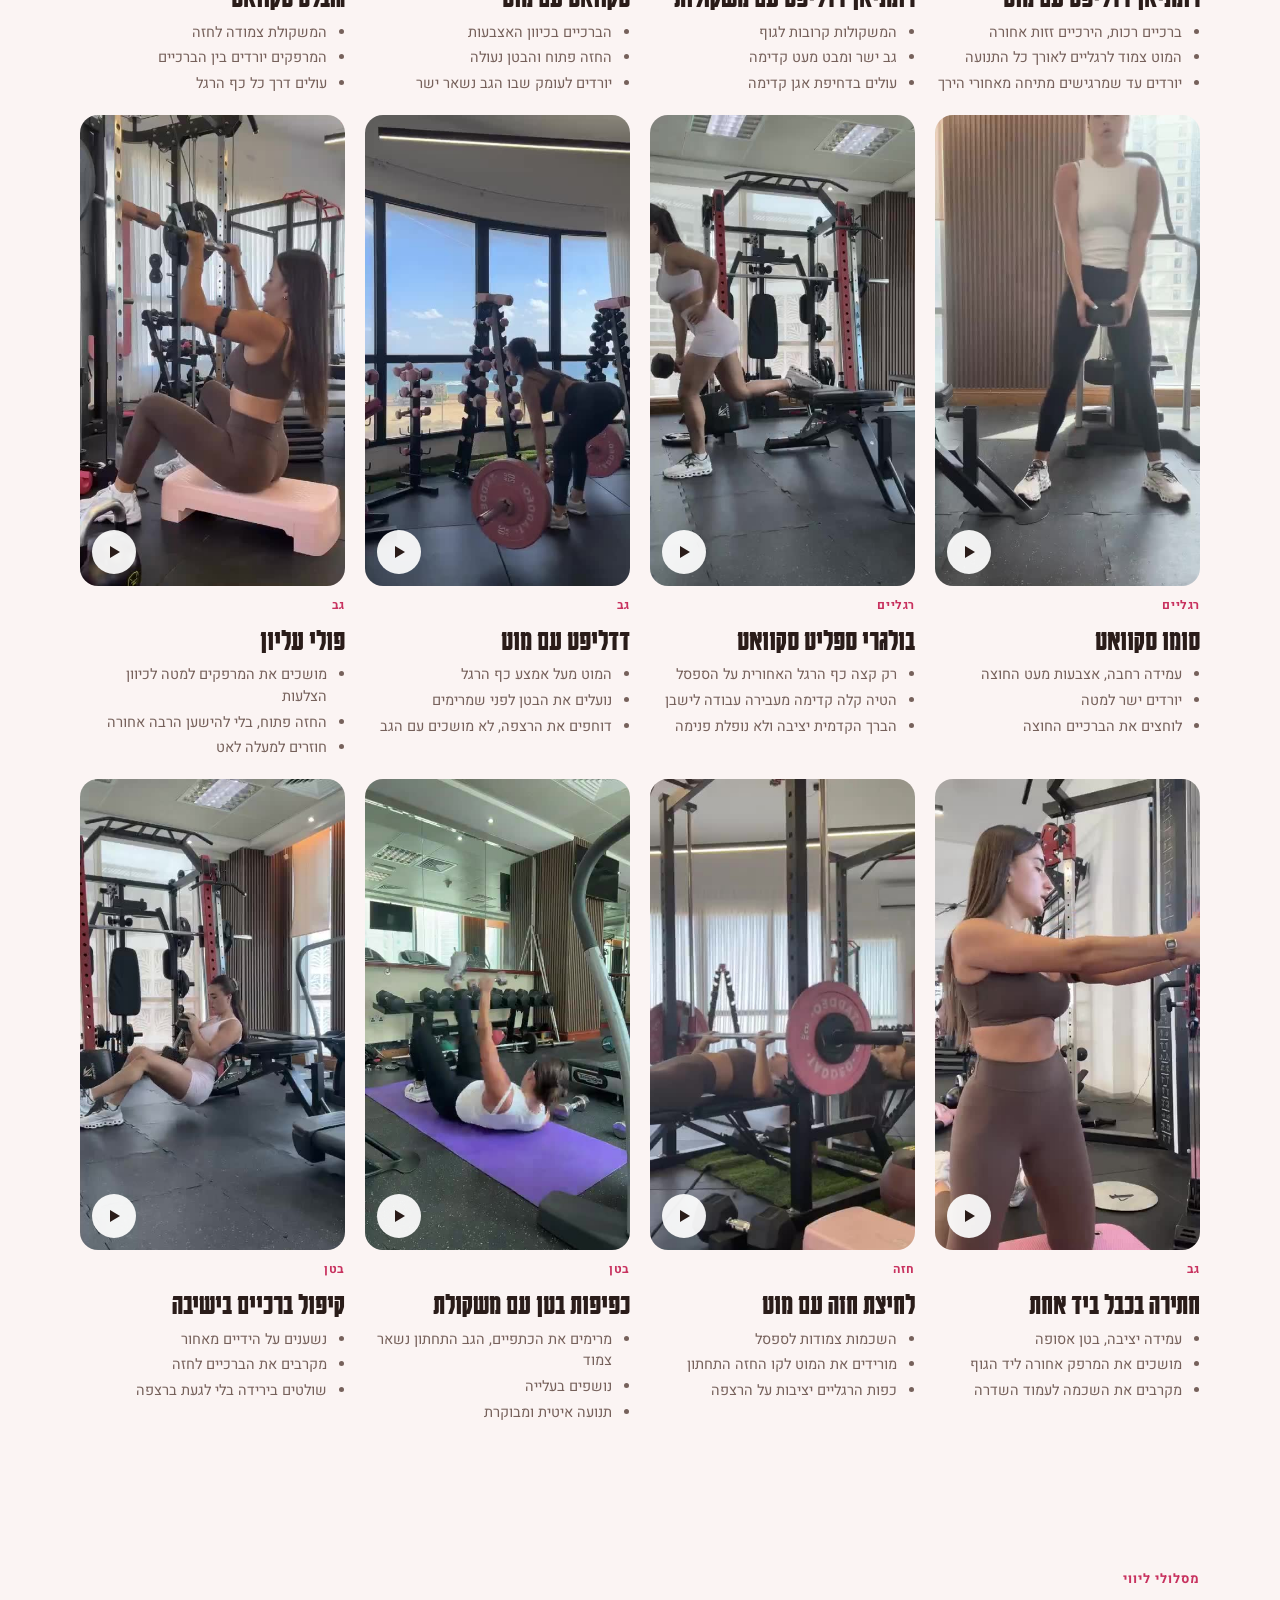
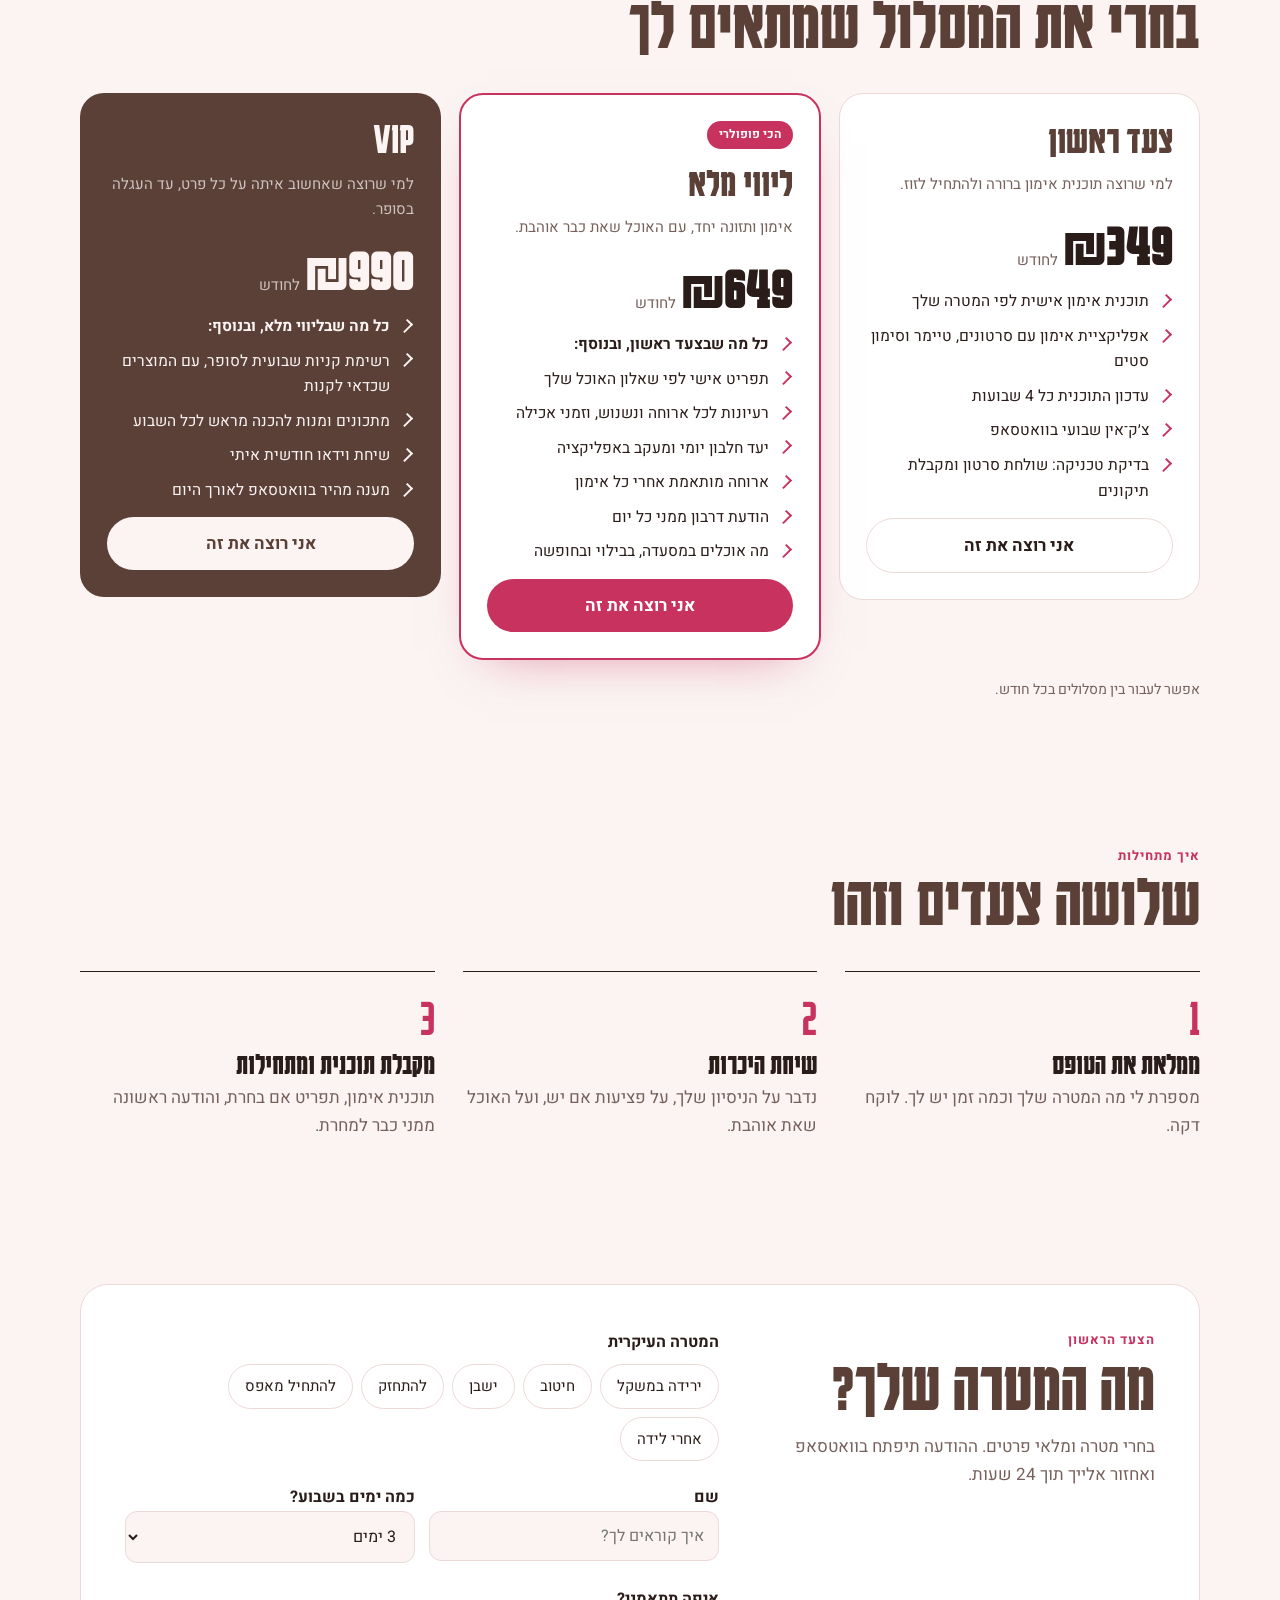
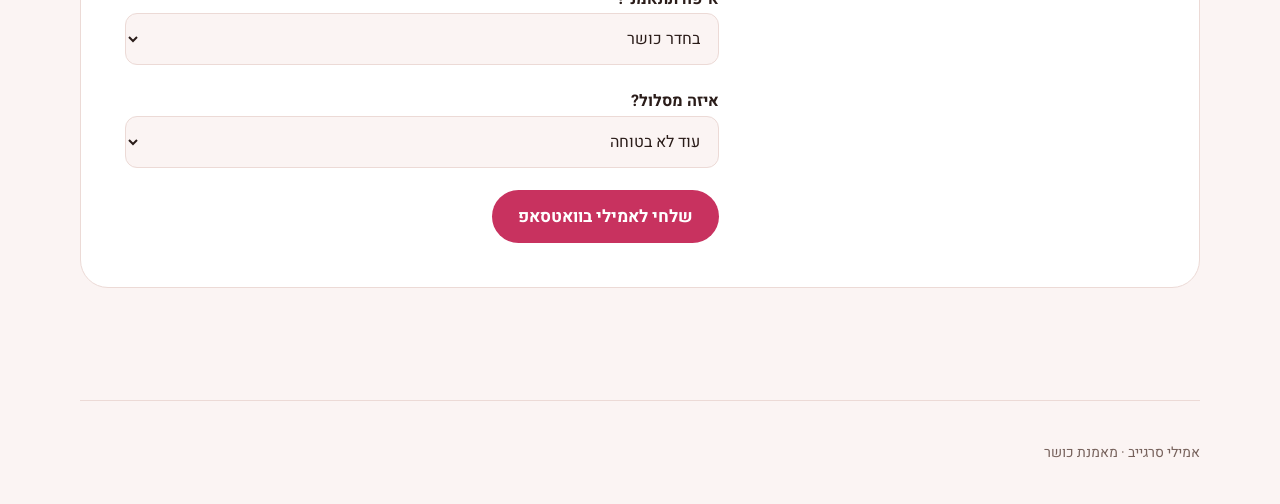
==== commit 01940def: "Website: new photo in the 'about Emily' section Co-Authored-By: Claude Opus 5.5 <noreply@anthropic.c" ====
--- a/index.html
+++ b/index.html
@@ -67,7 +67,7 @@
 
 /* about */
 .about{display:grid;grid-template-columns:.8fr 1.2fr;gap:48px;align-items:center}
-.about img{width:100%;max-width:380px;aspect-ratio:4/5;object-fit:cover;object-position:50% 45%;border-radius:28px;justify-self:center;box-shadow:0 24px 60px -24px rgba(60,20,30,.45)}
+.about img{width:100%;max-width:380px;aspect-ratio:4/5;object-fit:cover;object-position:50% 22%;border-radius:28px;justify-self:center;box-shadow:0 24px 60px -24px rgba(60,20,30,.45)}
 .about p{color:var(--muted);font-size:18px;margin-top:16px;max-width:32em}
 .about p.sign{font-family:var(--display);font-size:40px;color:var(--accent);line-height:1}
 @media (max-width:820px){.about{grid-template-columns:1fr;gap:28px}.about img{max-width:300px}}
@@ -217,7 +217,7 @@
 
 <div class="wrap">
 <section class="about" id="about">
-  <img src="clips/emily.jpg" alt="אמילי סרגייב, מאמנת כושר, יושבת על מזרן בחדר כושר" loading="lazy">
+  <img src="clips/emily.jpg" alt="אמילי סרגייב, מאמנת כושר, בחדר כושר" loading="lazy">
   <div>
     <div class="eyebrow">נעים להכיר</div>
     <h2>היי, אני אמילי 👋</h2>
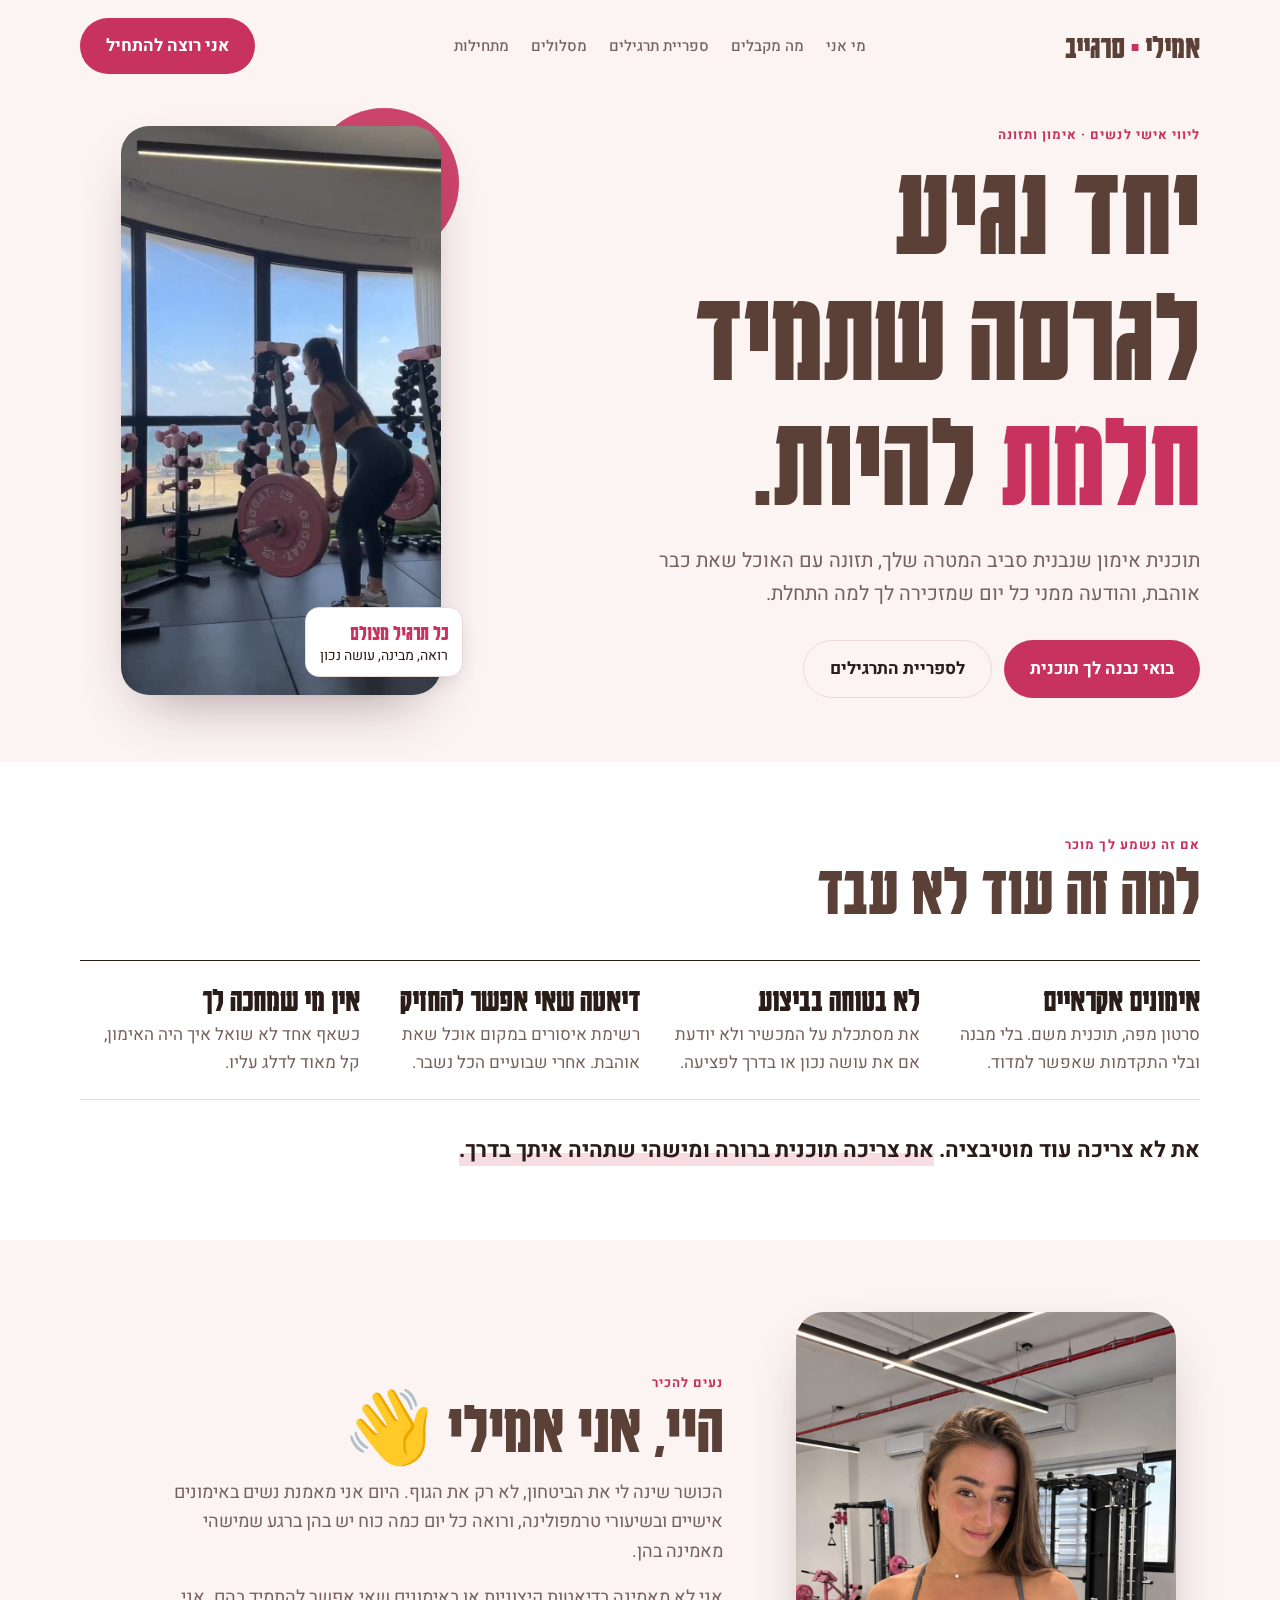
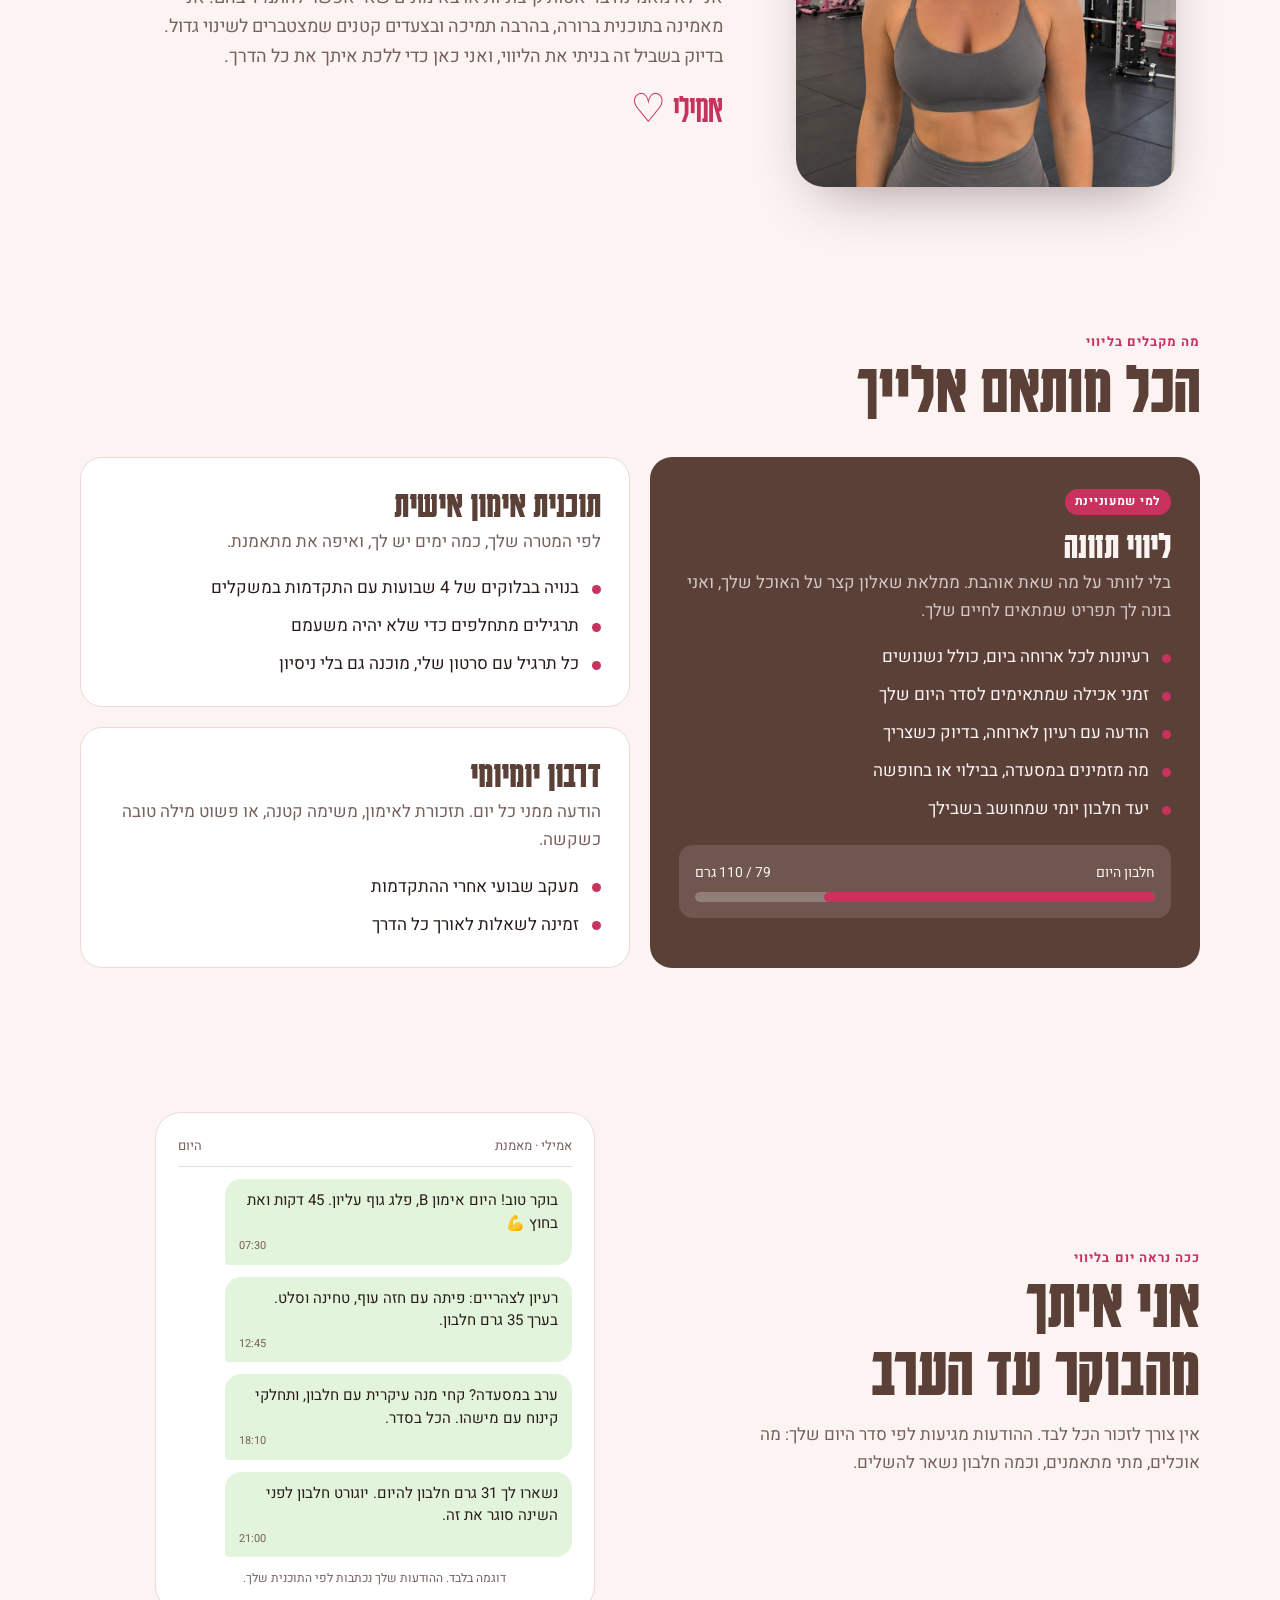
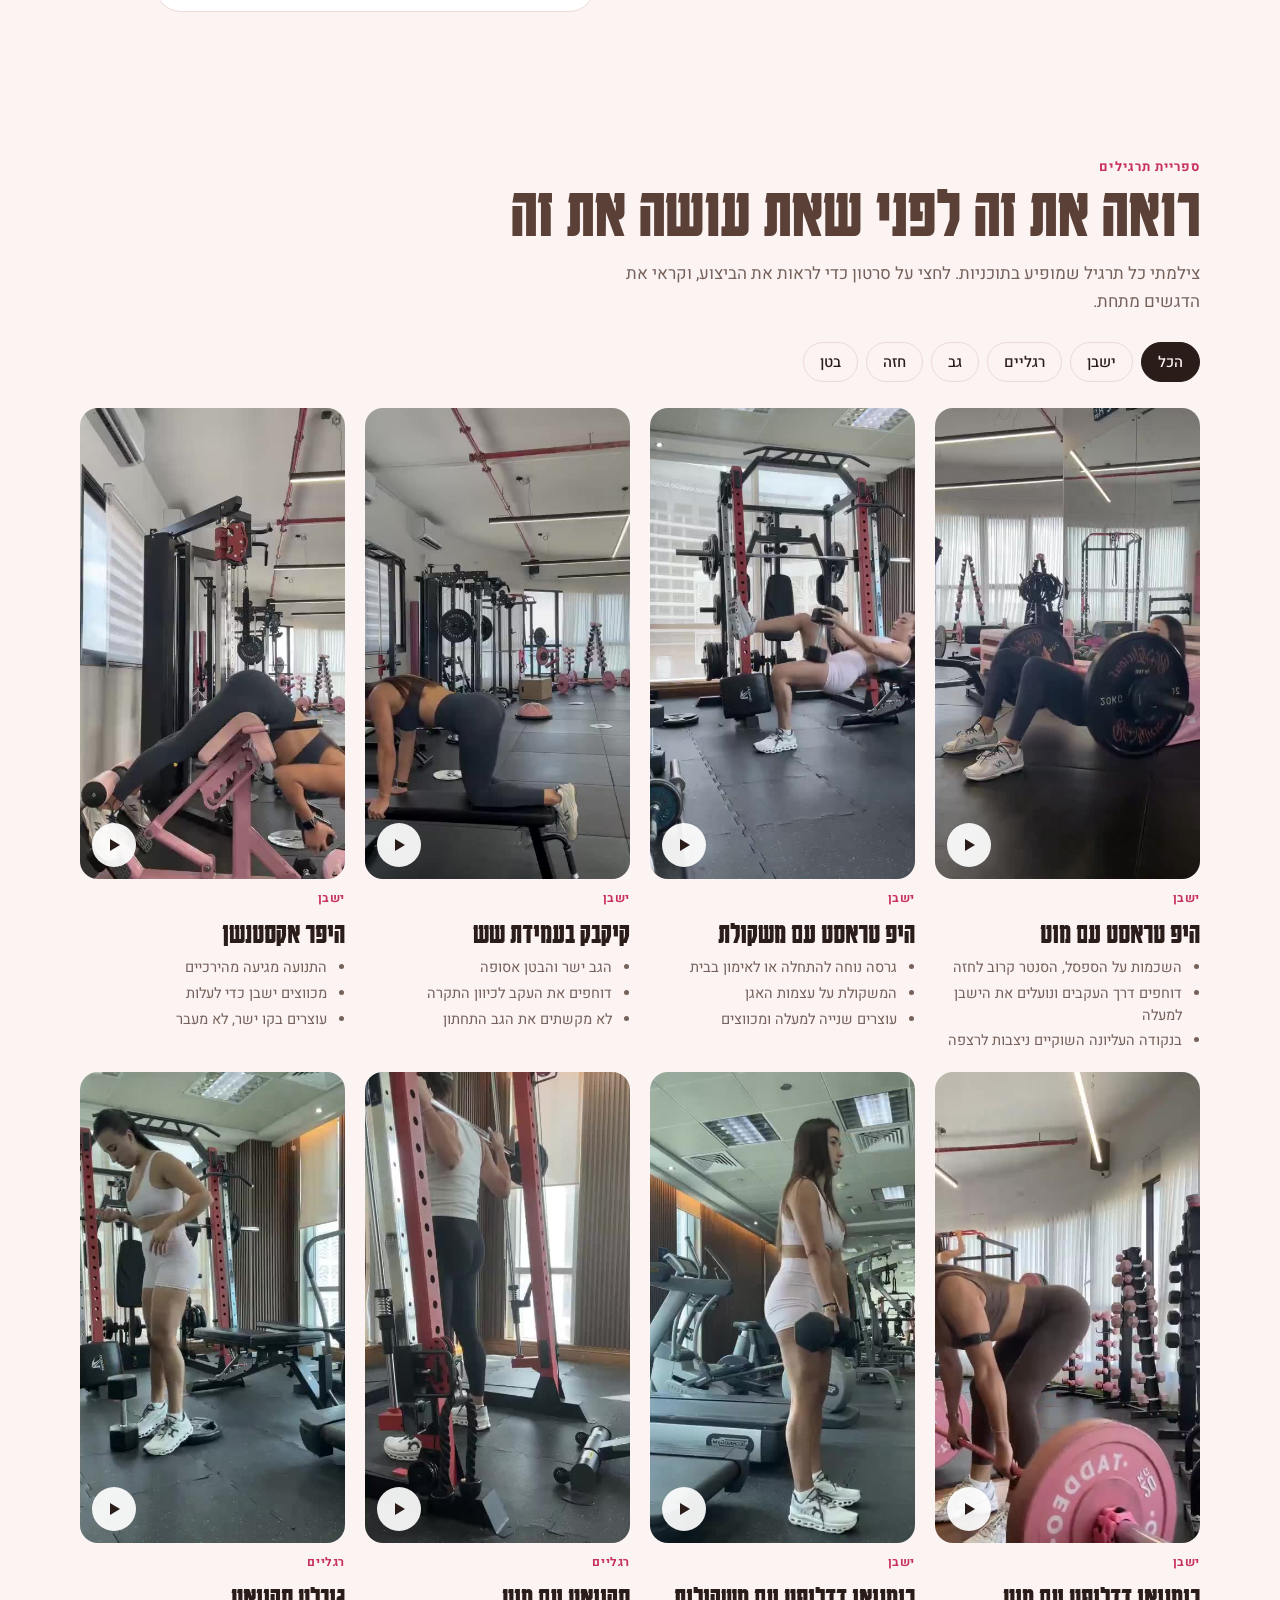
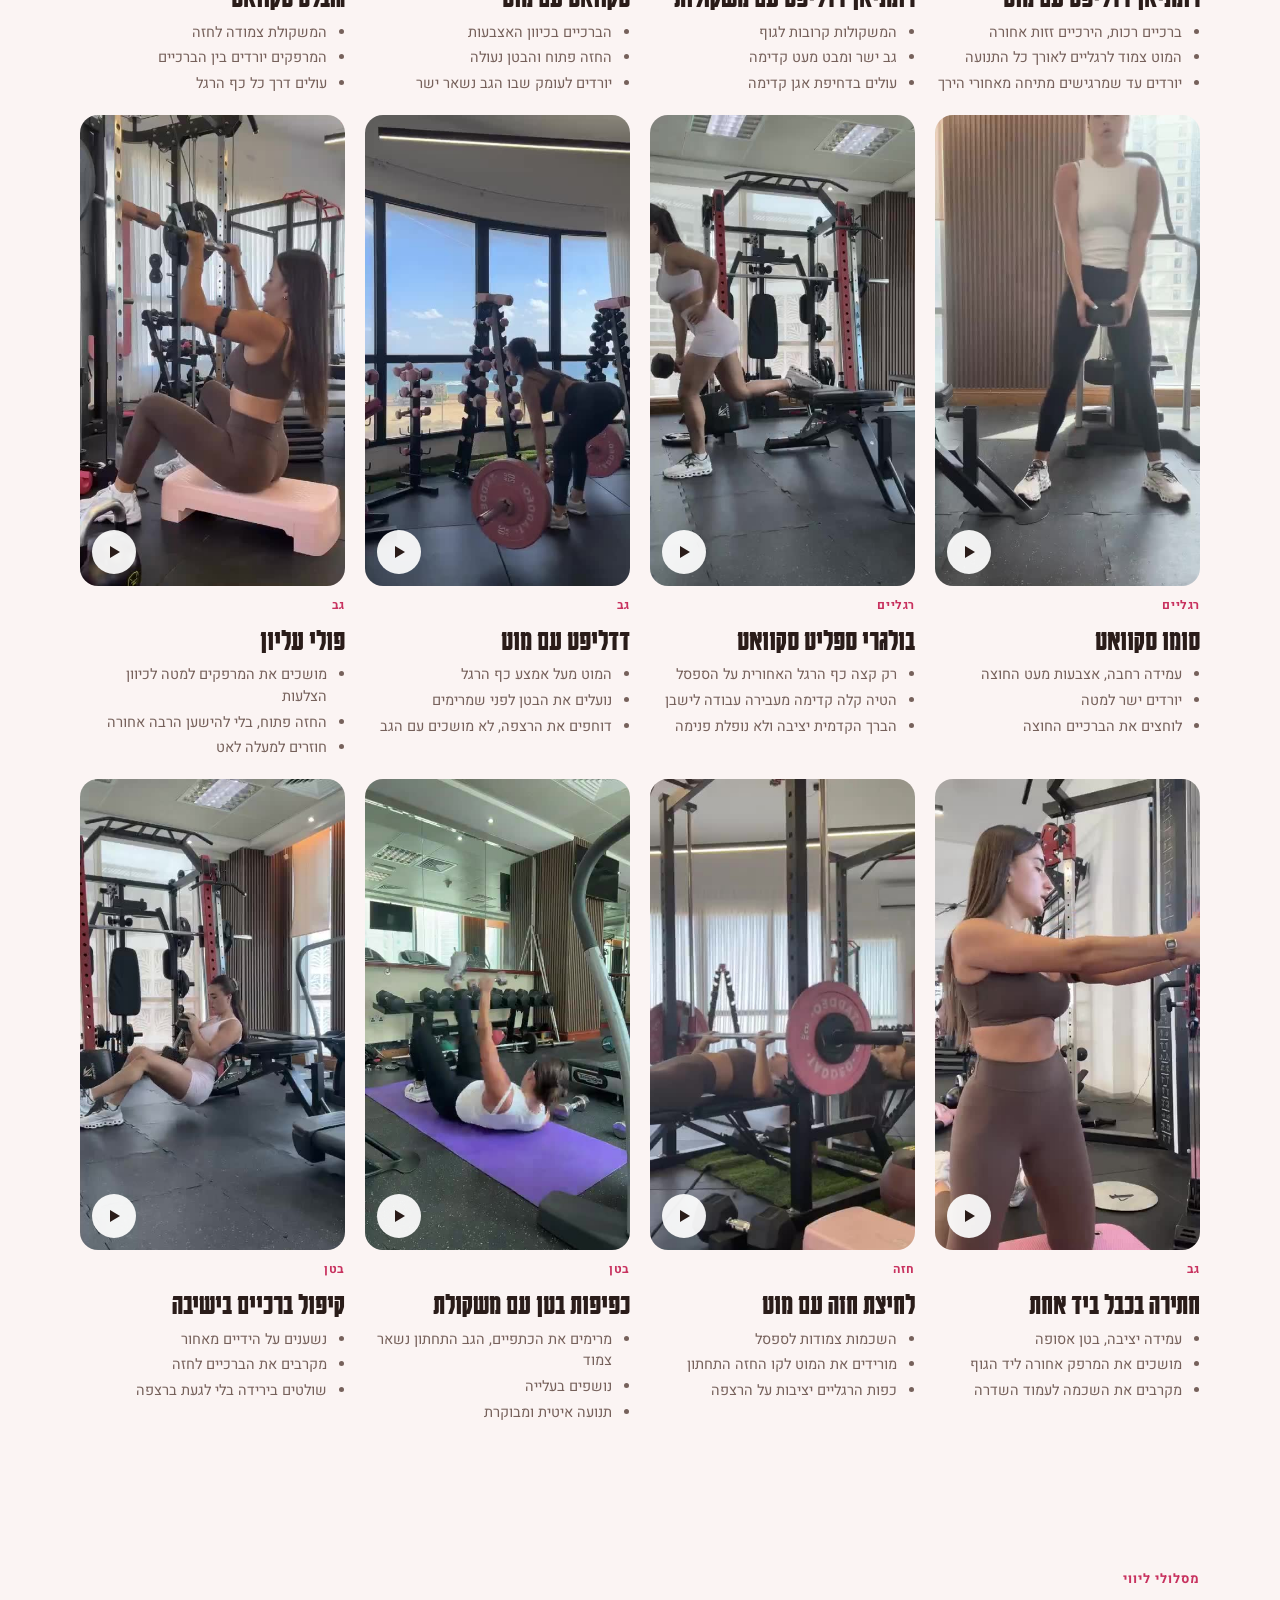
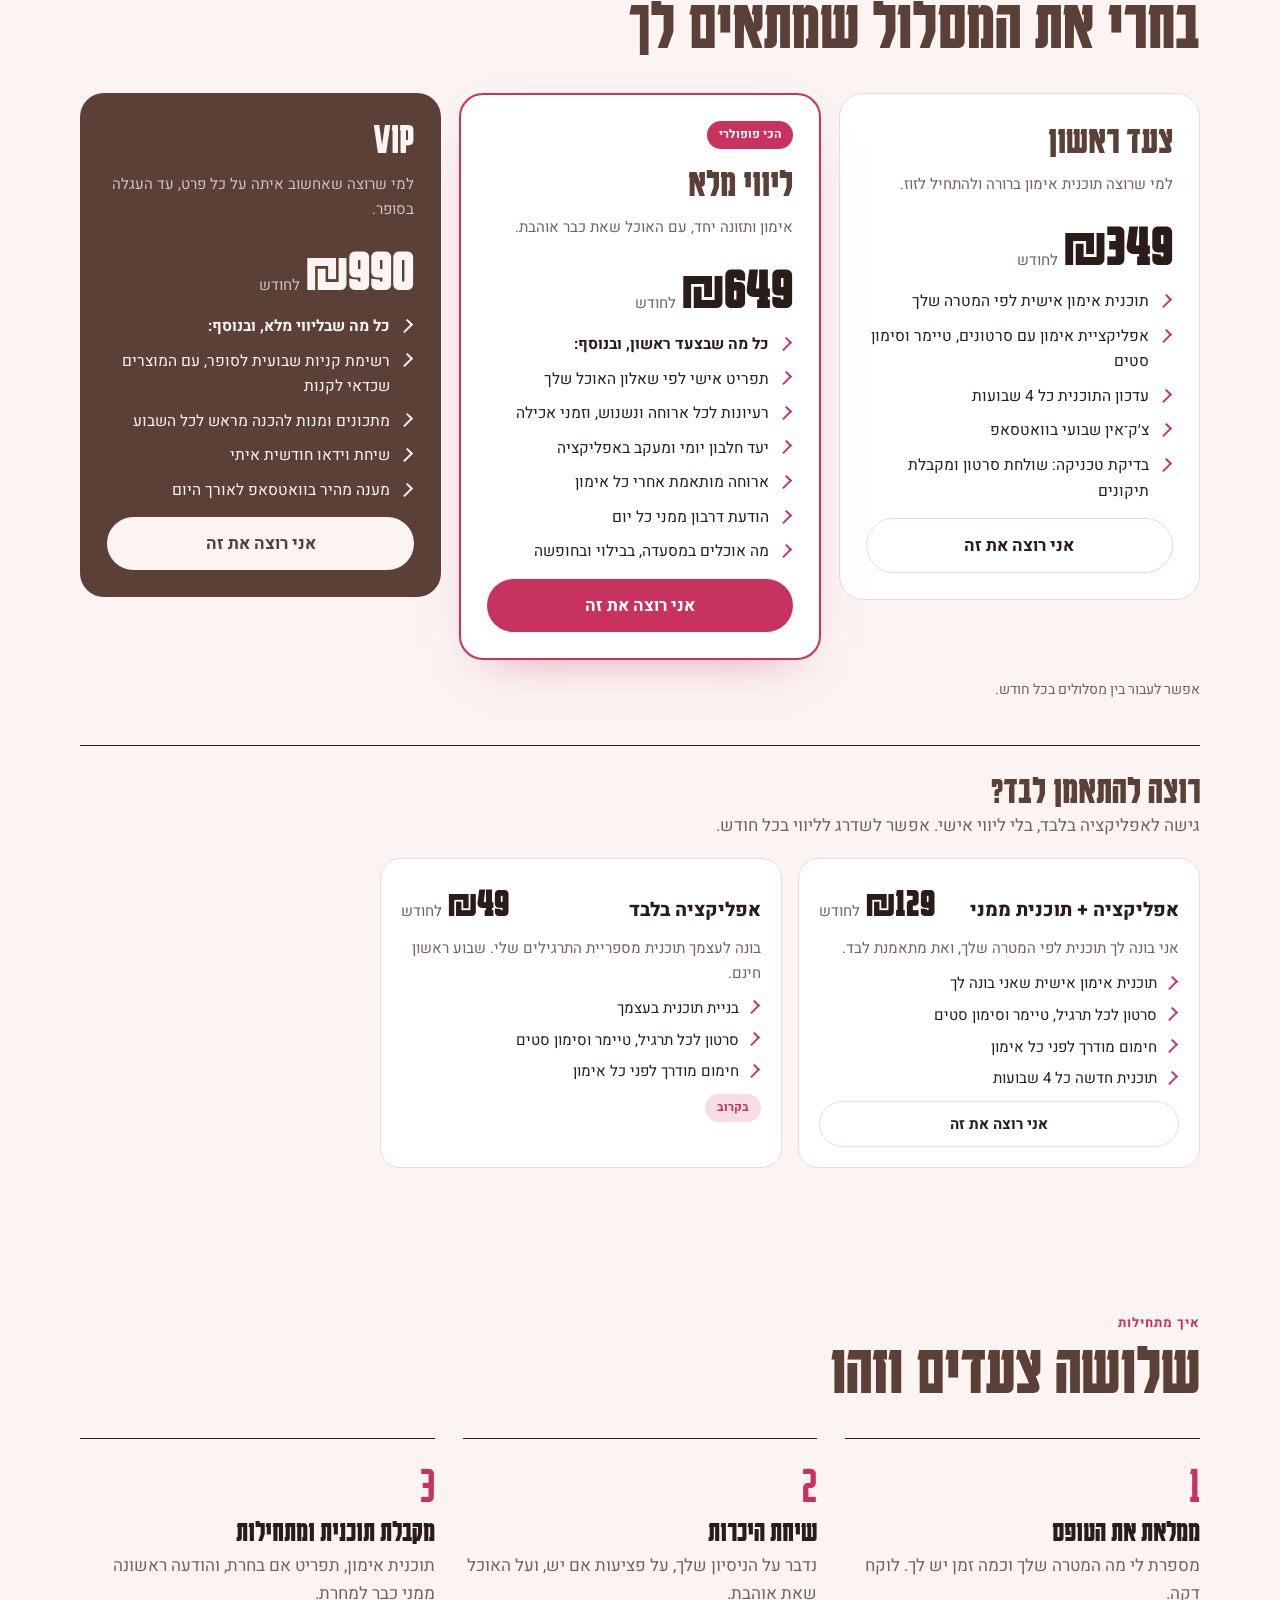
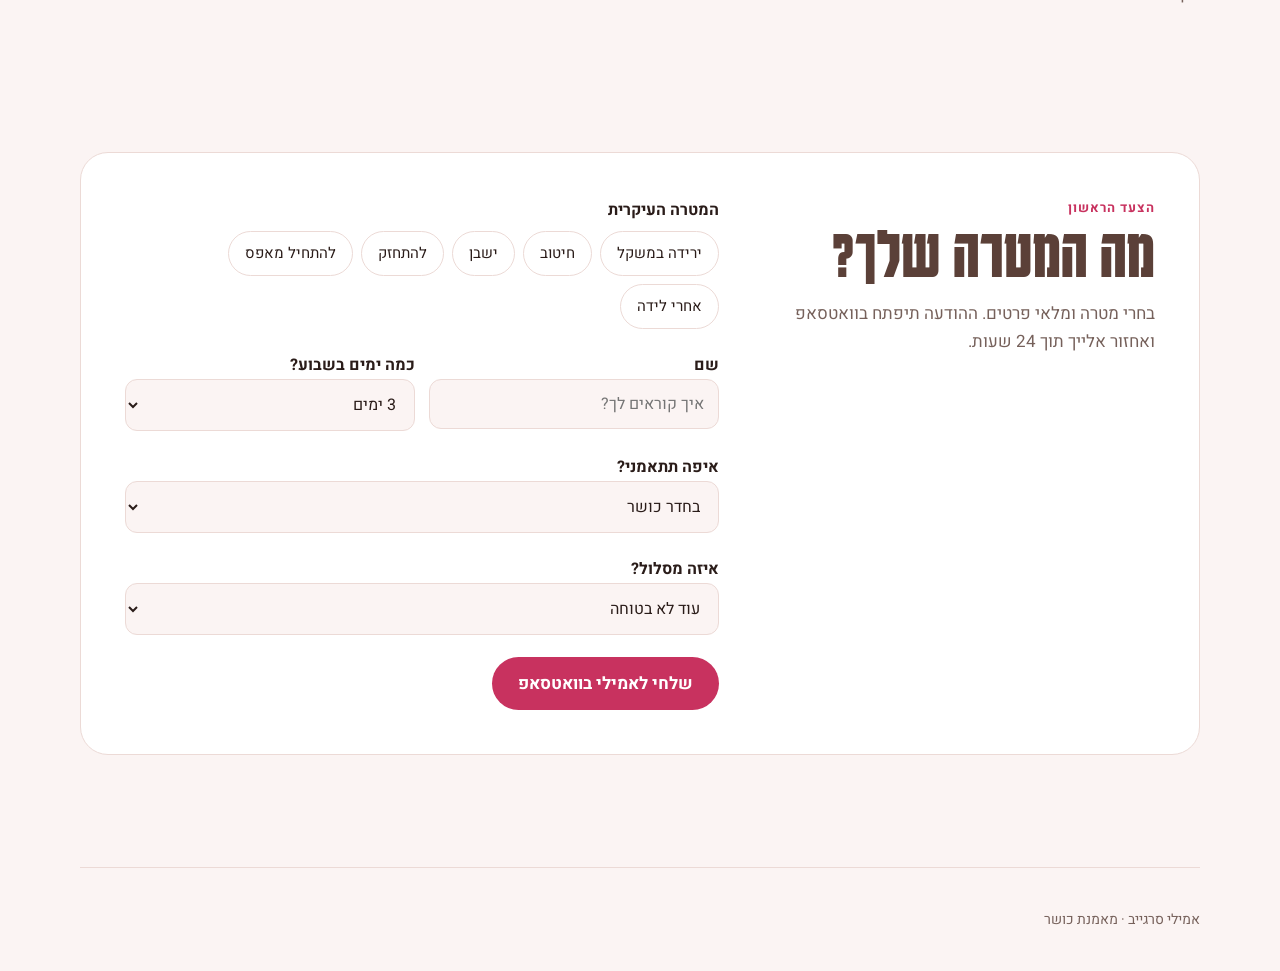
==== commit c542df64: "Add two app-only tiers (₪129 with Emily's plan, ₪49 self-built coming soon) Co-Authored-By: Claude O" ====
--- a/index.html
+++ b/index.html
@@ -165,6 +165,22 @@
 .plan.vip li::before{border-color:var(--bg)}
 .plan.vip .btn{background:var(--bg);color:var(--mocha)}
 .plans-note{color:var(--muted);font-size:14px;margin-top:18px}
+/* app-only row */
+.solo{margin-top:44px;border-top:1.5px solid var(--fg);padding-top:24px}
+.solo h3{font-family:var(--display);font-size:40px;color:var(--mocha)}
+.solo>p{color:var(--muted);margin-top:4px}
+.solo-row{display:grid;grid-template-columns:repeat(2,minmax(0,1fr));gap:16px;margin-top:18px;max-width:820px}
+@media (max-width:700px){.solo-row{grid-template-columns:1fr}}
+.mini{background:var(--surface);border:1px solid var(--line);border-radius:20px;padding:20px;display:grid;gap:10px;align-content:start}
+.mini .top{display:flex;justify-content:space-between;align-items:baseline;gap:10px;flex-wrap:wrap}
+.mini h4{margin:0;font-size:19px;font-weight:800}
+.mini .price b{font-size:44px}
+.mini .for{color:var(--muted);font-size:15px}
+.mini ul{list-style:none;padding:0;margin:0;display:grid;gap:7px;font-size:15px}
+.mini li{position:relative;padding-inline-start:22px}
+.mini li::before{content:"";position:absolute;inset-inline-start:2px;top:.5em;width:10px;height:6px;border-inline-start:2px solid var(--accent);border-bottom:2px solid var(--accent);transform:rotate(-45deg)}
+.mini .soon{justify-self:start;font-size:12px;font-weight:700;background:var(--accent-soft);color:var(--accent);border-radius:999px;padding:4px 12px}
+.mini .btn{justify-content:center;font-size:15px;padding:11px 20px}
 
 footer{padding-block:40px;border-top:1px solid var(--line);margin-top:40px;display:flex;justify-content:space-between;flex-wrap:wrap;gap:12px;color:var(--muted);font-size:14px}
 @media (prefers-reduced-motion:reduce){*{scroll-behavior:auto!important}}
@@ -345,6 +361,33 @@
     </div>
   </div>
   <p class="plans-note">אפשר לעבור בין מסלולים בכל חודש.</p>
+  <div class="solo">
+    <h3>רוצה להתאמן לבד?</h3>
+    <p>גישה לאפליקציה בלבד, בלי ליווי אישי. אפשר לשדרג לליווי בכל חודש.</p>
+    <div class="solo-row">
+      <div class="mini">
+        <div class="top"><h4>אפליקציה + תוכנית ממני</h4><div class="price"><b>₪129</b><span>לחודש</span></div></div>
+        <p class="for">אני בונה לך תוכנית לפי המטרה שלך, ואת מתאמנת לבד.</p>
+        <ul>
+          <li>תוכנית אימון אישית שאני בונה לך</li>
+          <li>סרטון לכל תרגיל, טיימר וסימון סטים</li>
+          <li>חימום מודרך לפני כל אימון</li>
+          <li>תוכנית חדשה כל 4 שבועות</li>
+        </ul>
+        <button class="btn ghost" type="button" data-plan="אפליקציה + תוכנית">אני רוצה את זה</button>
+      </div>
+      <div class="mini">
+        <div class="top"><h4>אפליקציה בלבד</h4><div class="price"><b>₪49</b><span>לחודש</span></div></div>
+        <p class="for">בונה לעצמך תוכנית מספריית התרגילים שלי. שבוע ראשון חינם.</p>
+        <ul>
+          <li>בניית תוכנית בעצמך</li>
+          <li>סרטון לכל תרגיל, טיימר וסימון סטים</li>
+          <li>חימום מודרך לפני כל אימון</li>
+        </ul>
+        <span class="soon">בקרוב</span>
+      </div>
+    </div>
+  </div>
 </section>
 
 <section>
@@ -384,7 +427,7 @@
       <div><label class="l" for="where">איפה תתאמני?</label>
         <select id="where"><option>בחדר כושר</option><option>בבית</option><option>עוד לא יודעת</option></select></div>
       <div><label class="l" for="plan">איזה מסלול?</label>
-        <select id="plan"><option>עוד לא בטוחה</option><option>צעד ראשון</option><option>ליווי מלא</option><option>VIP</option></select></div>
+        <select id="plan"><option>עוד לא בטוחה</option><option>צעד ראשון</option><option>ליווי מלא</option><option>VIP</option><option>אפליקציה + תוכנית</option></select></div>
       <p class="err" id="err" hidden></p>
       <button class="btn" type="submit" style="justify-self:start">שלחי לאמילי בוואטסאפ</button>
       <div class="result" id="result" hidden>
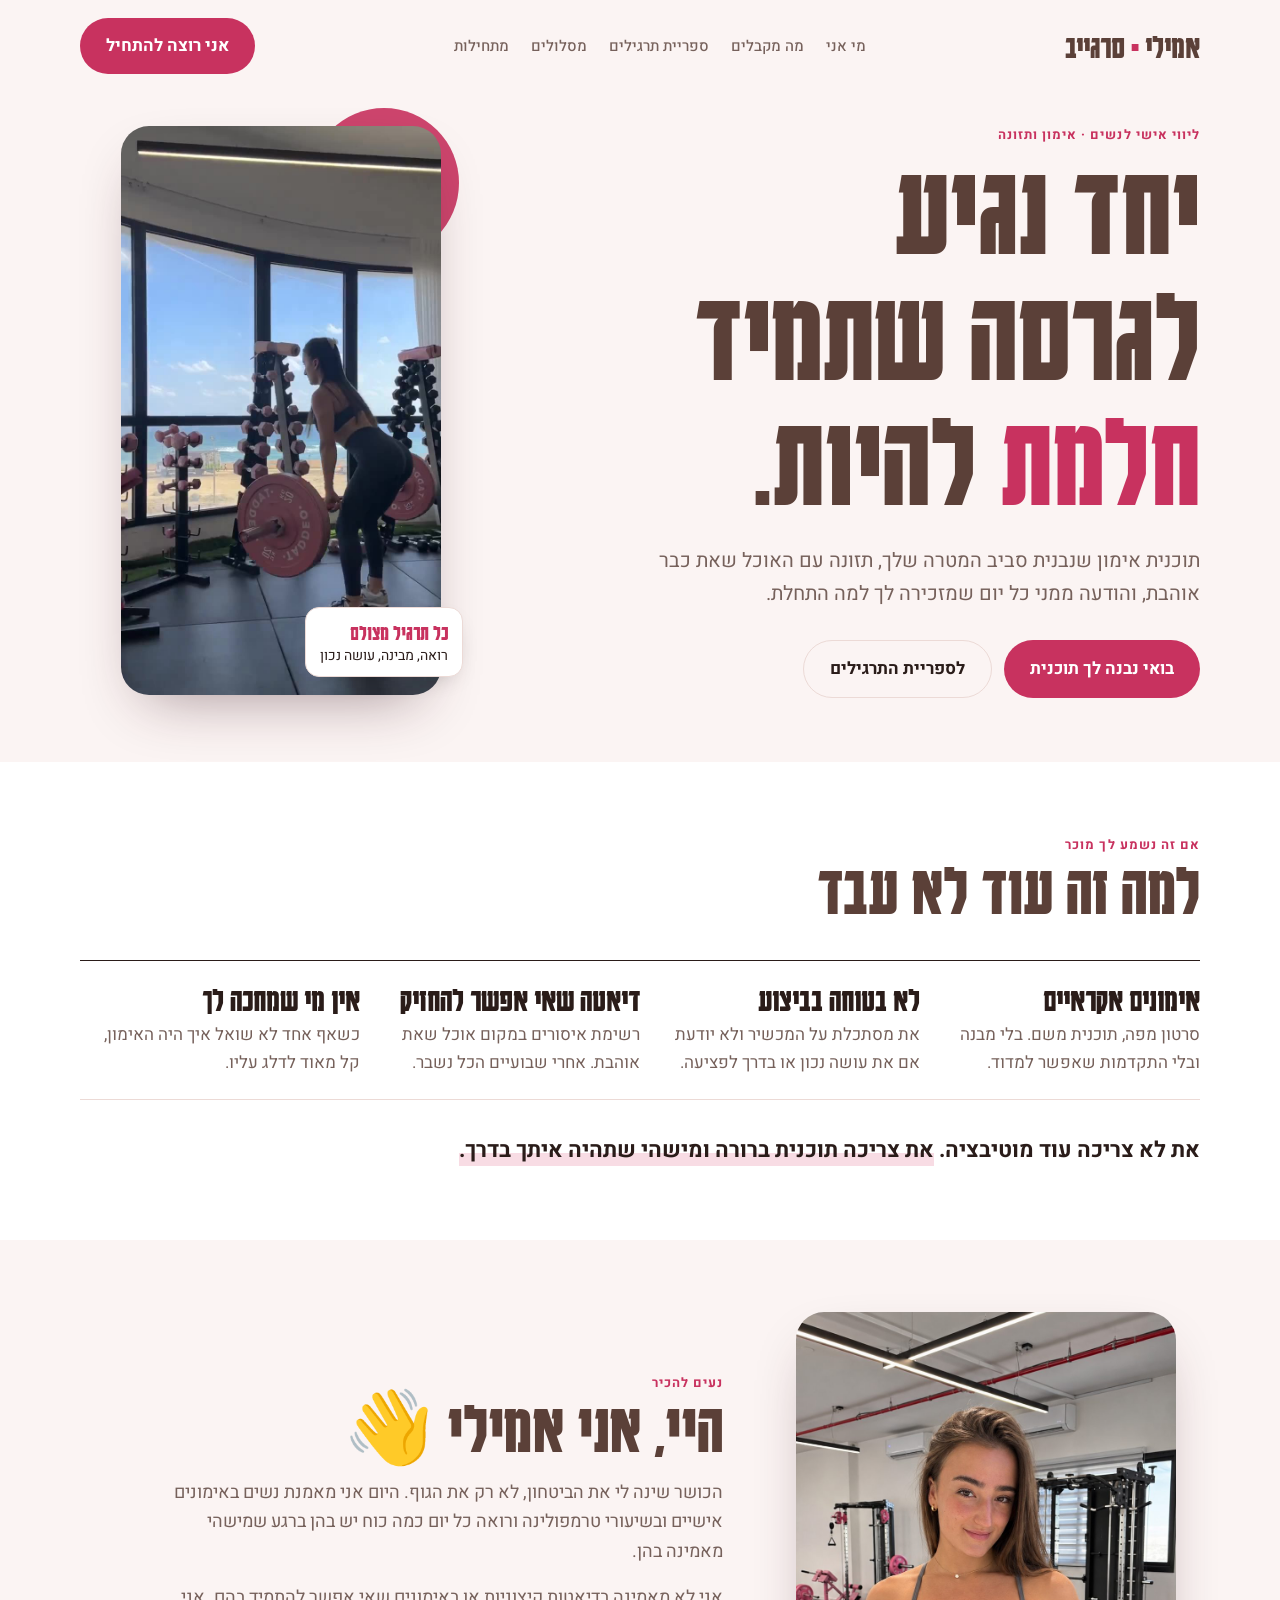
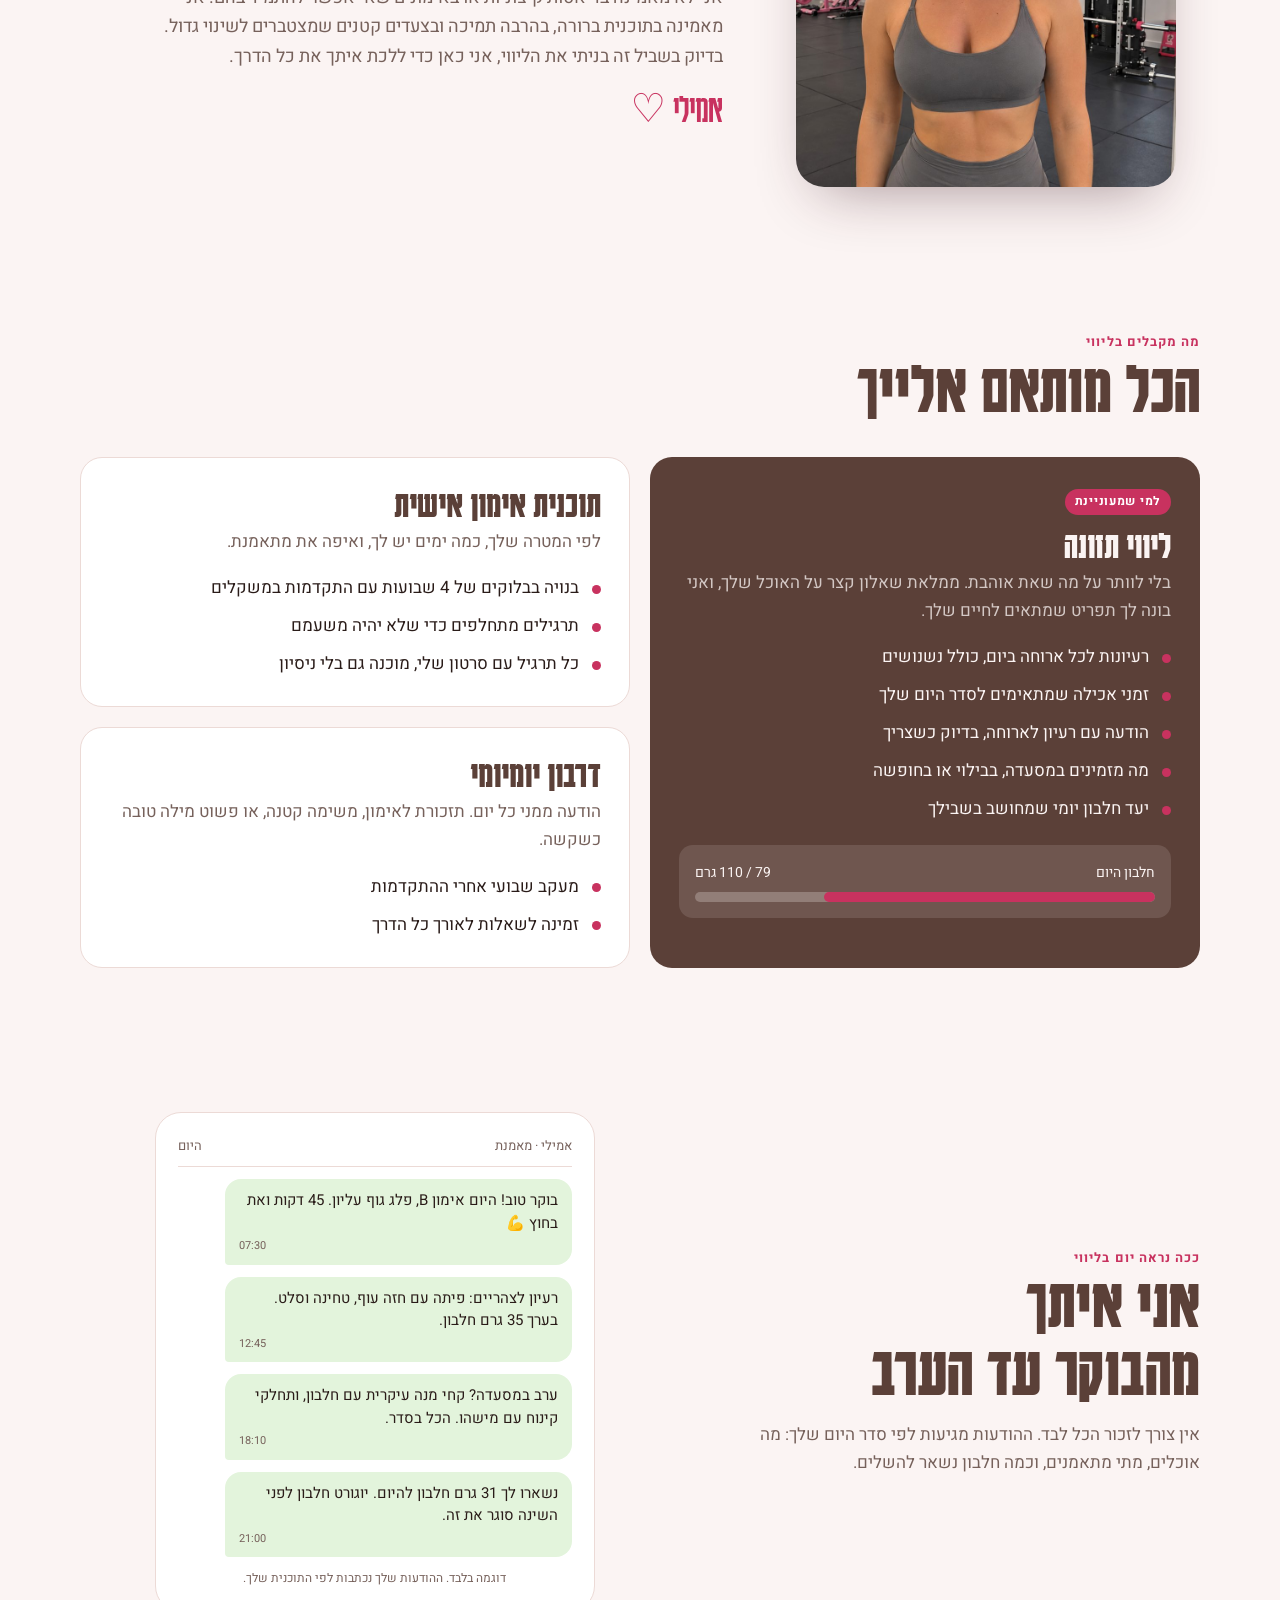
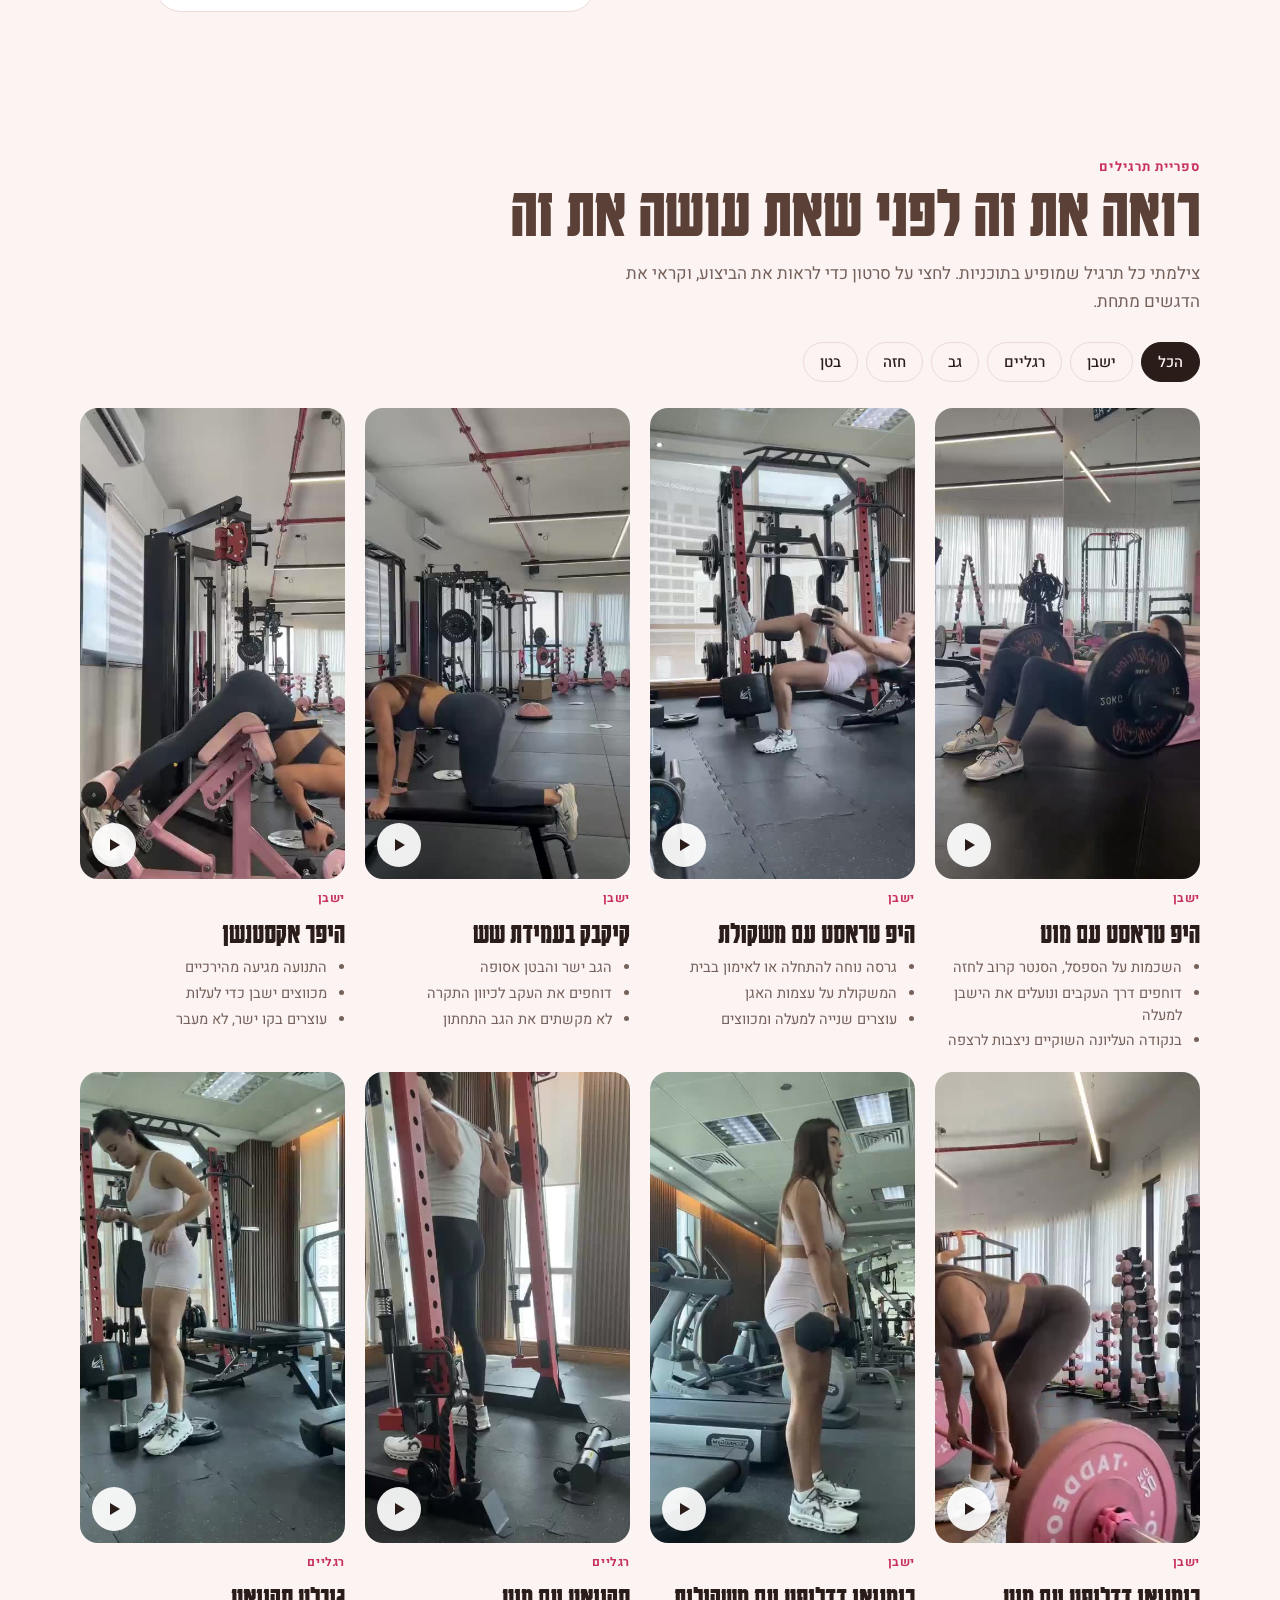
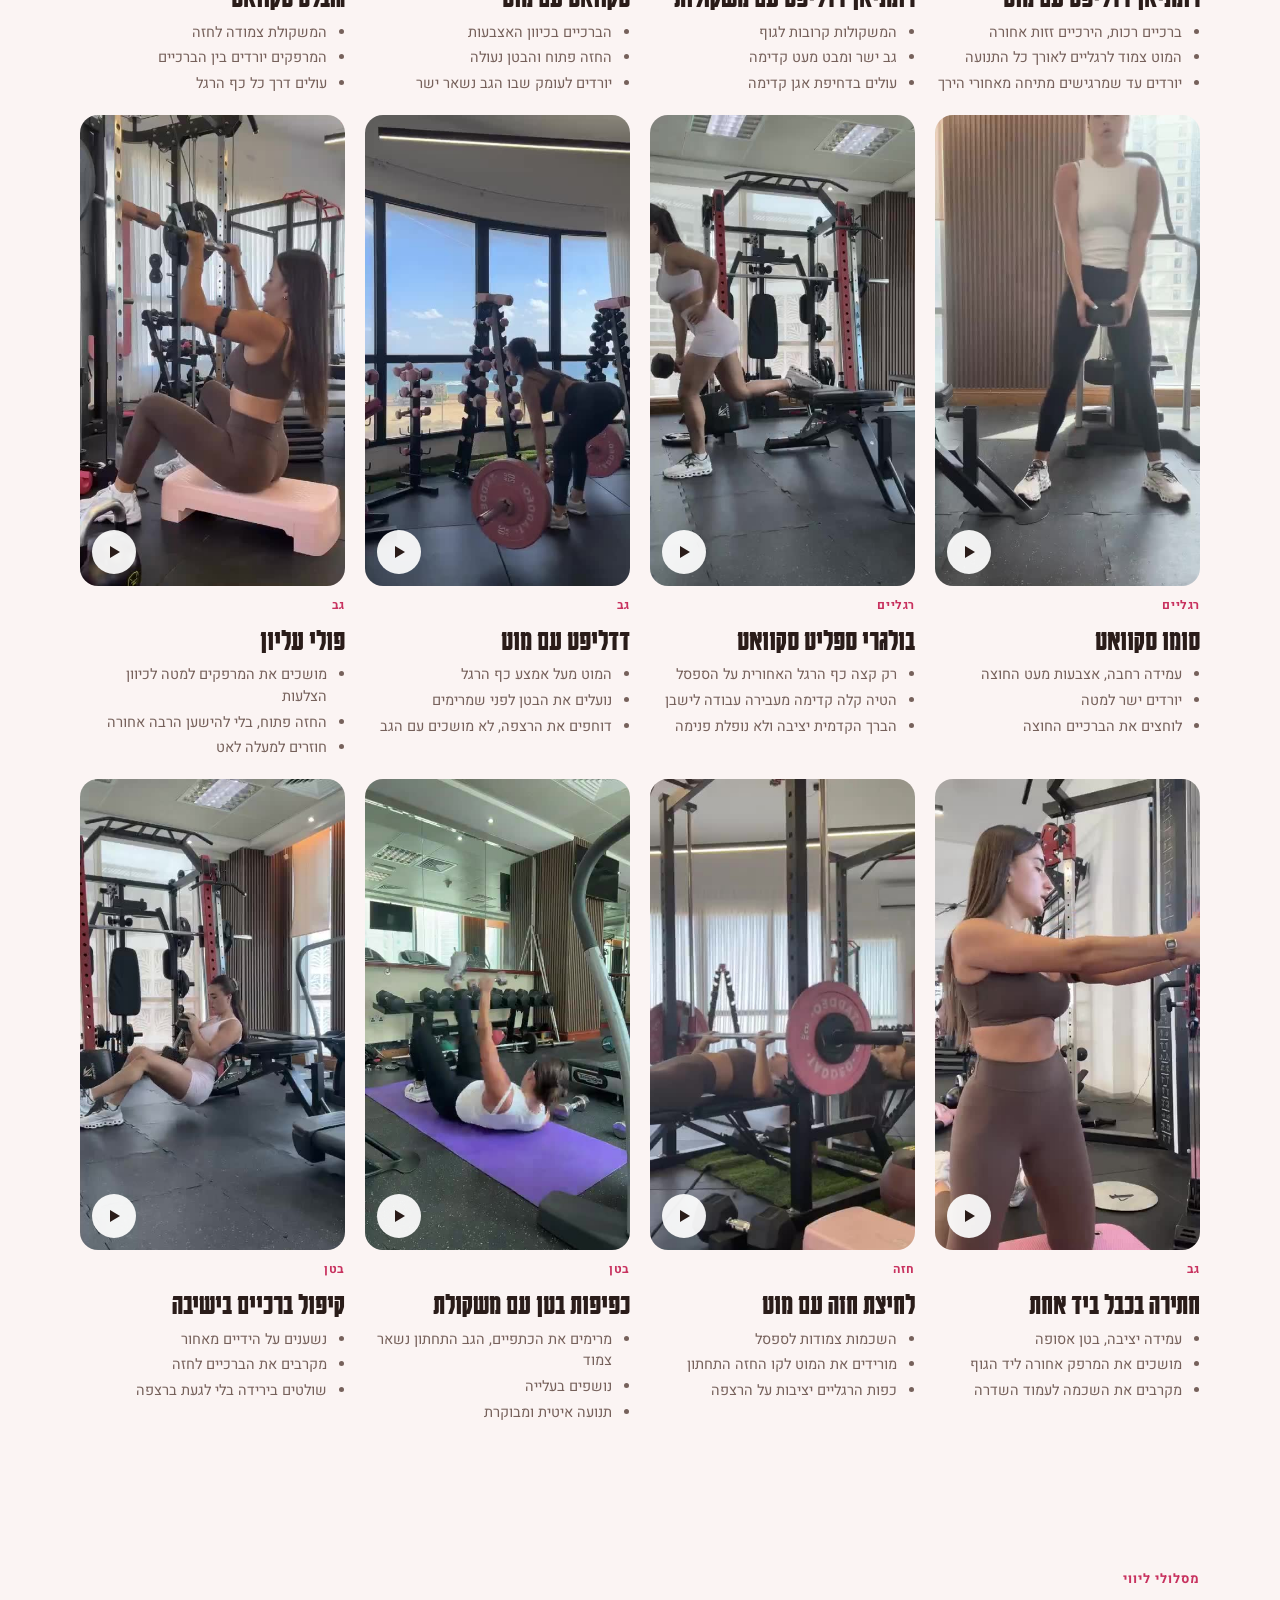
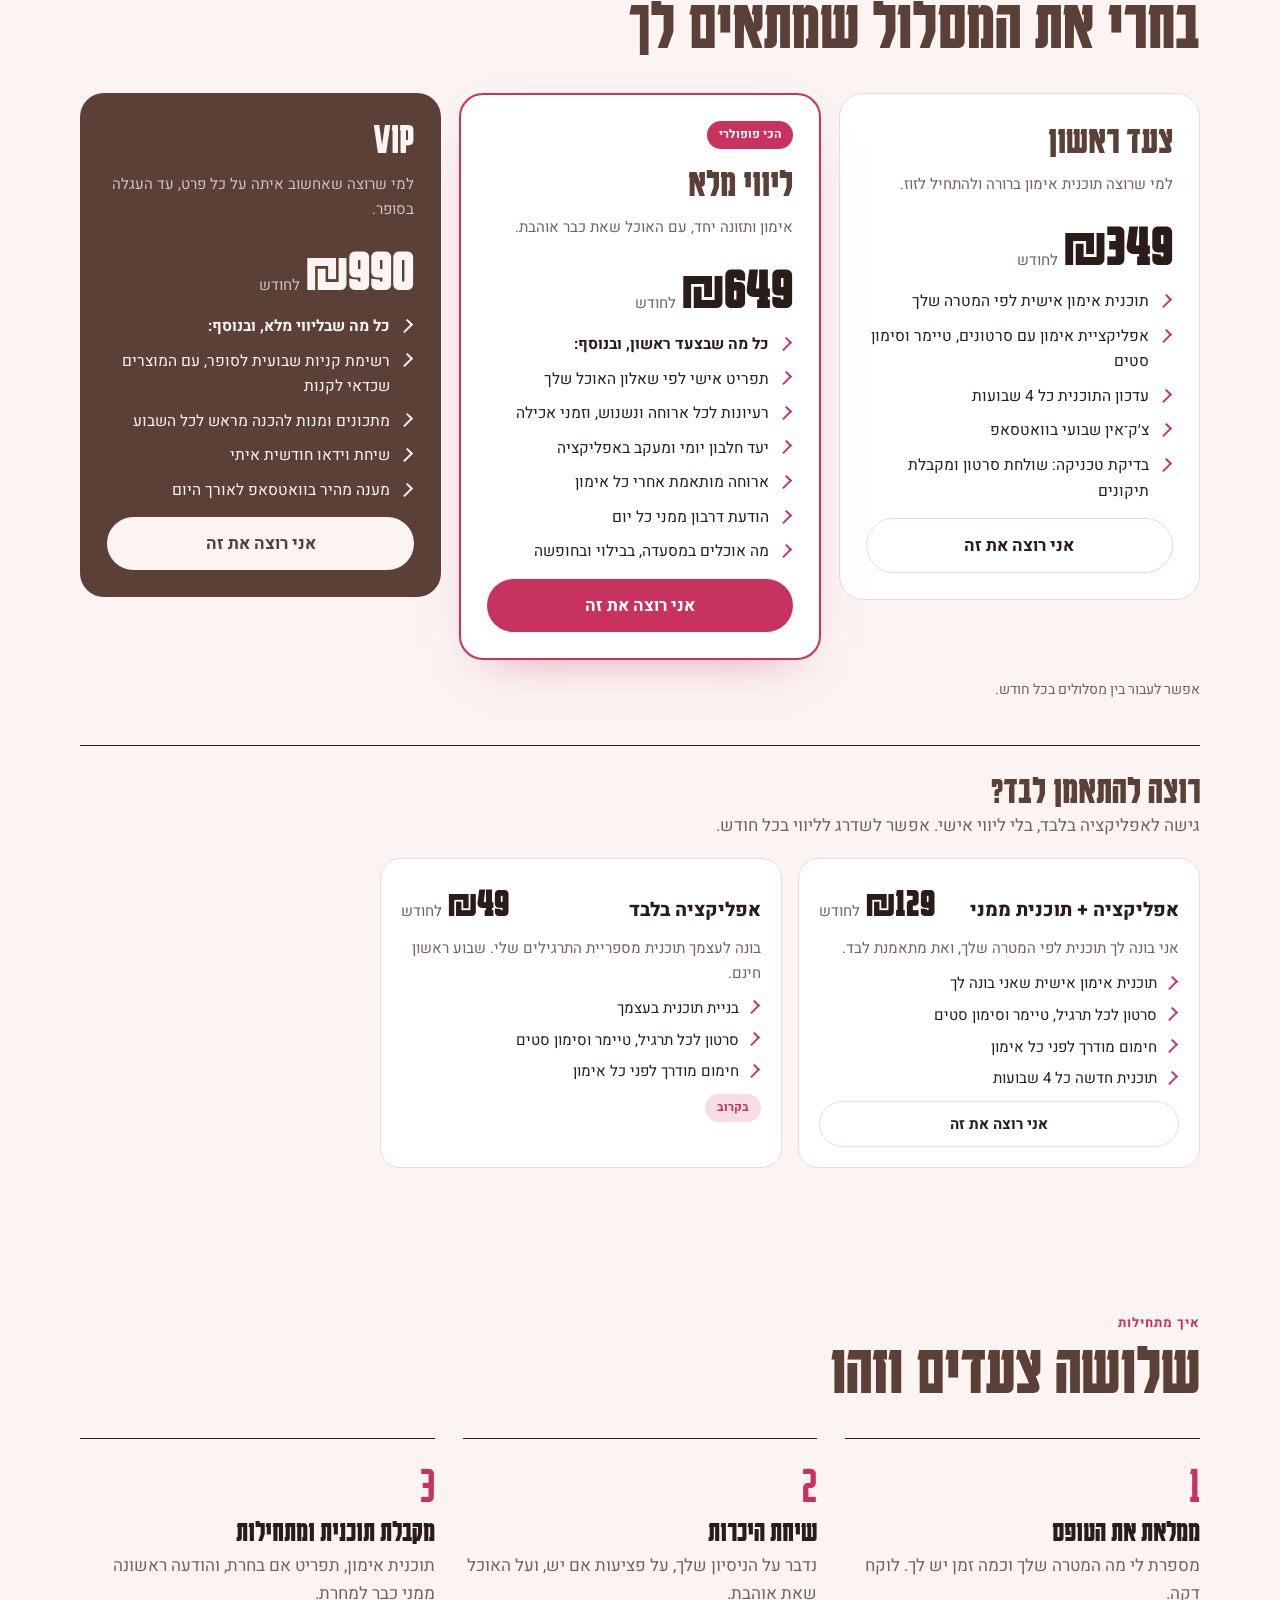
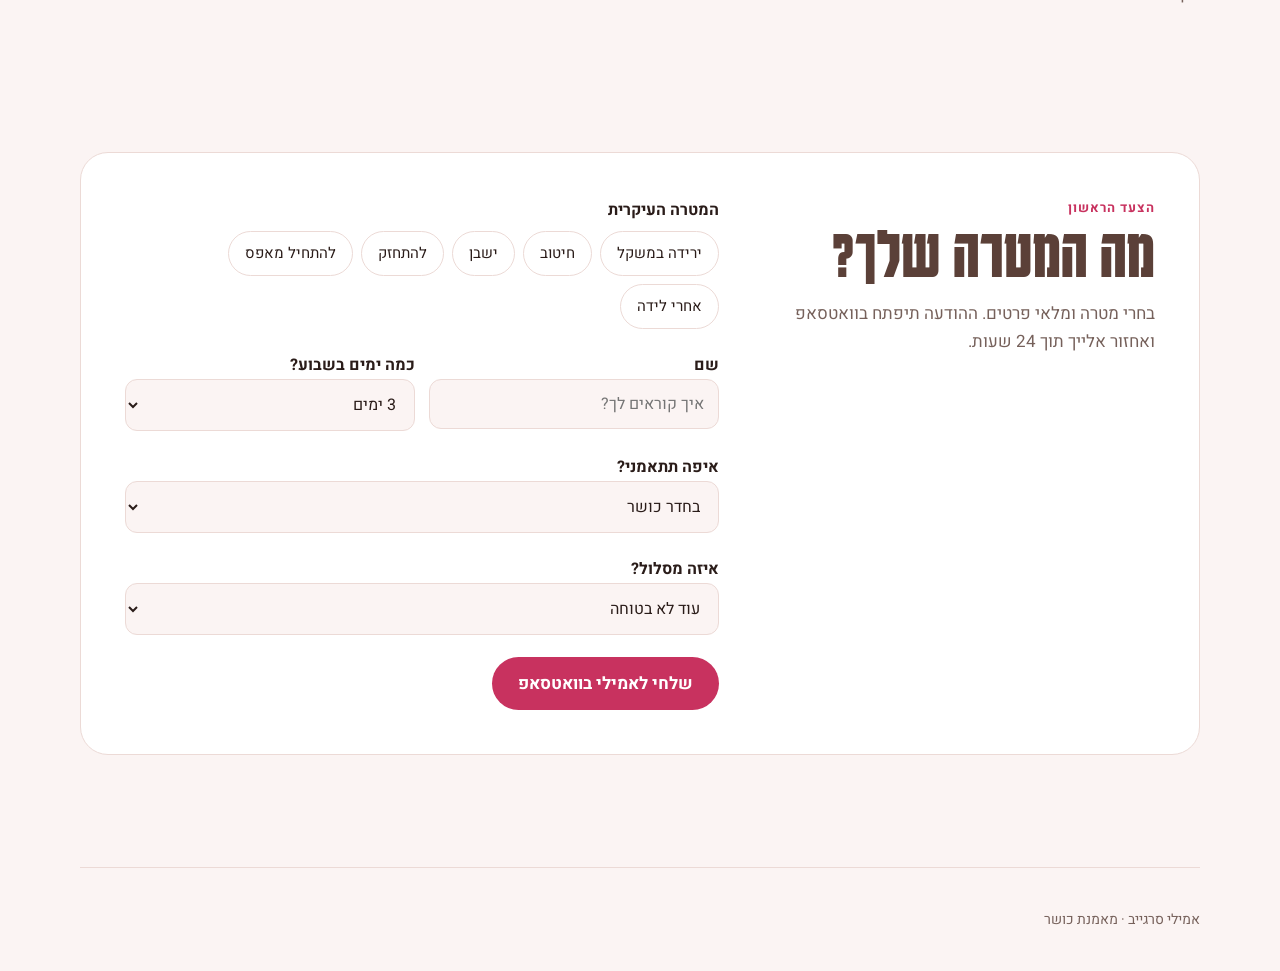
==== commit a12123ed: "Website: fix comma+vav in the about text Co-Authored-By: Claude Opus 5.5 <noreply@anthropic.com> Cla" ====
--- a/index.html
+++ b/index.html
@@ -237,8 +237,8 @@
   <div>
     <div class="eyebrow">נעים להכיר</div>
     <h2>היי, אני אמילי 👋</h2>
-    <p>הכושר שינה לי את הביטחון, לא רק את הגוף. היום אני מאמנת נשים באימונים אישיים ובשיעורי טרמפולינה, ורואה כל יום כמה כוח יש בהן ברגע שמישהי מאמינה בהן.</p>
-    <p>אני לא מאמינה בדיאטות קיצוניות או באימונים שאי אפשר להתמיד בהם. אני מאמינה בתוכנית ברורה, בהרבה תמיכה ובצעדים קטנים שמצטברים לשינוי גדול. בדיוק בשביל זה בניתי את הליווי, ואני כאן כדי ללכת איתך את כל הדרך.</p>
+    <p>הכושר שינה לי את הביטחון, לא רק את הגוף. היום אני מאמנת נשים באימונים אישיים ובשיעורי טרמפולינה ורואה כל יום כמה כוח יש בהן ברגע שמישהי מאמינה בהן.</p>
+    <p>אני לא מאמינה בדיאטות קיצוניות או באימונים שאי אפשר להתמיד בהם. אני מאמינה בתוכנית ברורה, בהרבה תמיכה ובצעדים קטנים שמצטברים לשינוי גדול. בדיוק בשביל זה בניתי את הליווי, אני כאן כדי ללכת איתך את כל הדרך.</p>
     <p class="sign">אמילי ♡</p>
   </div>
 </section>
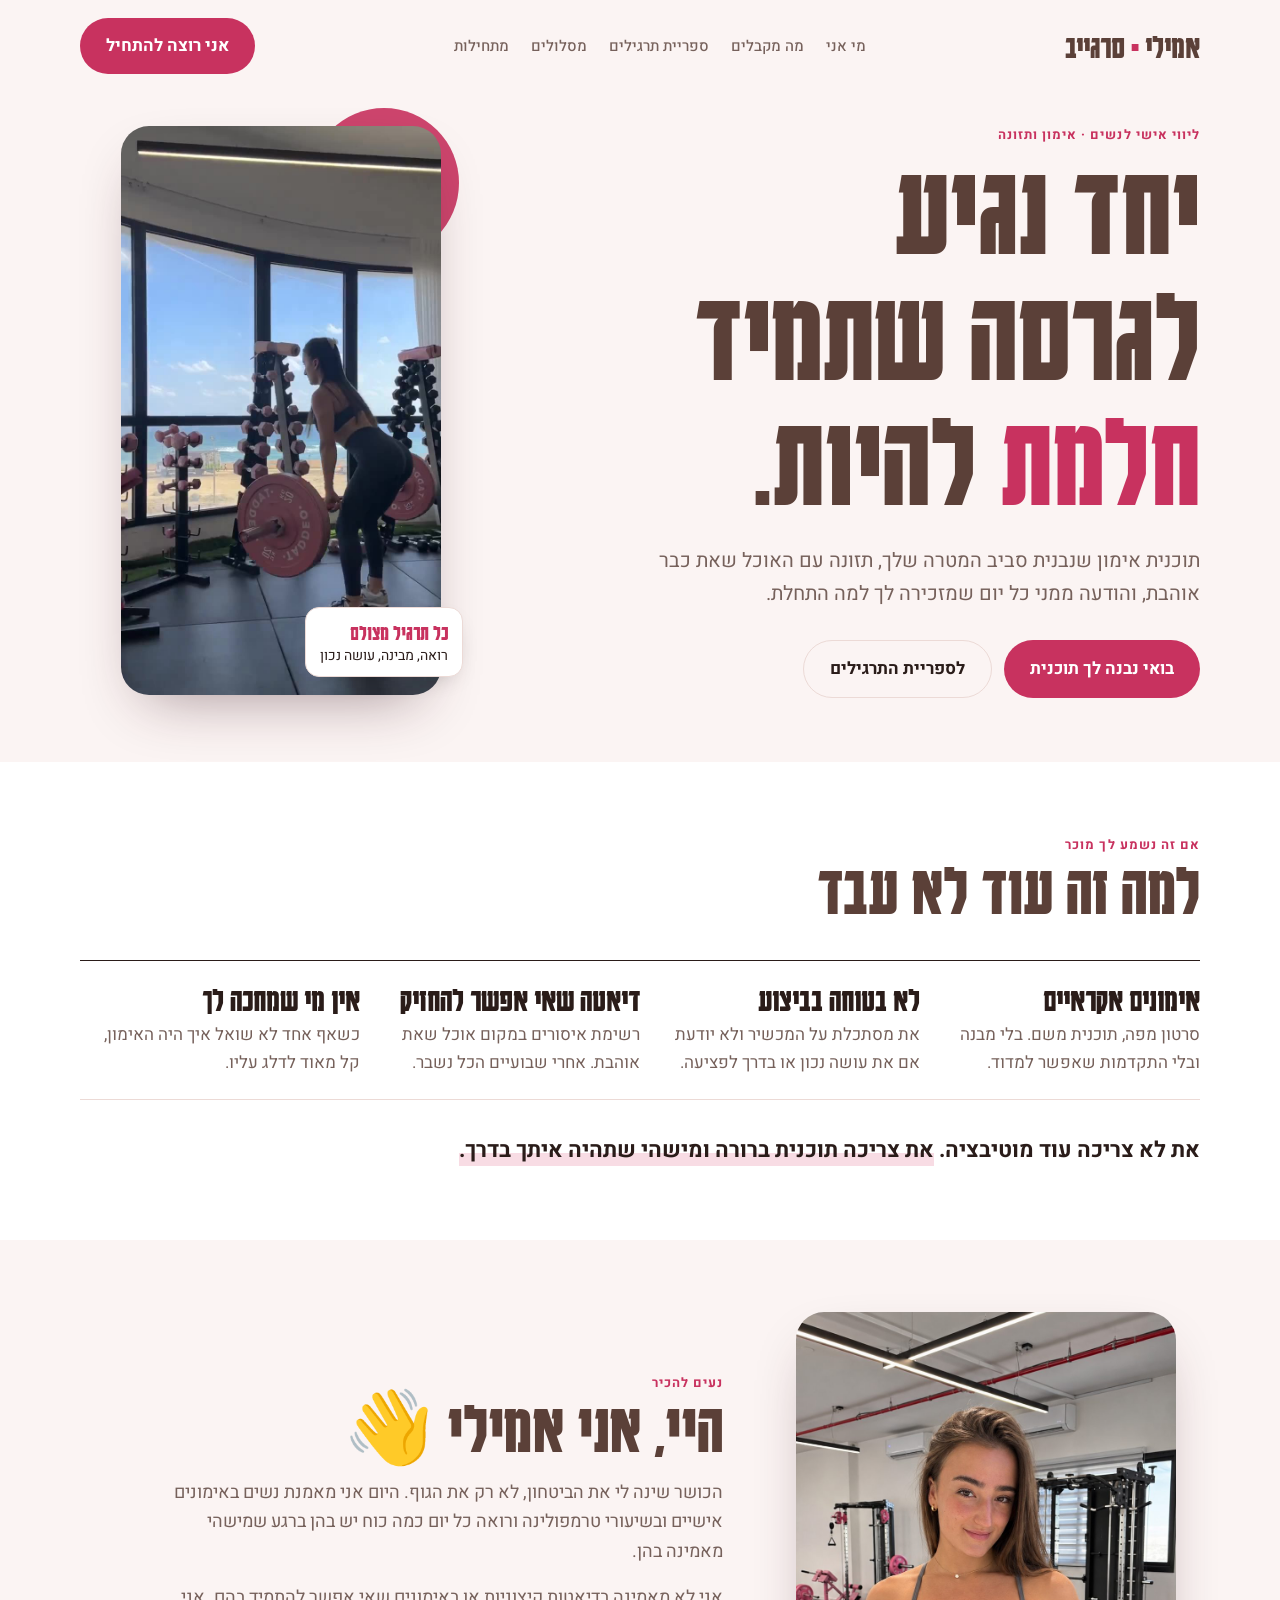
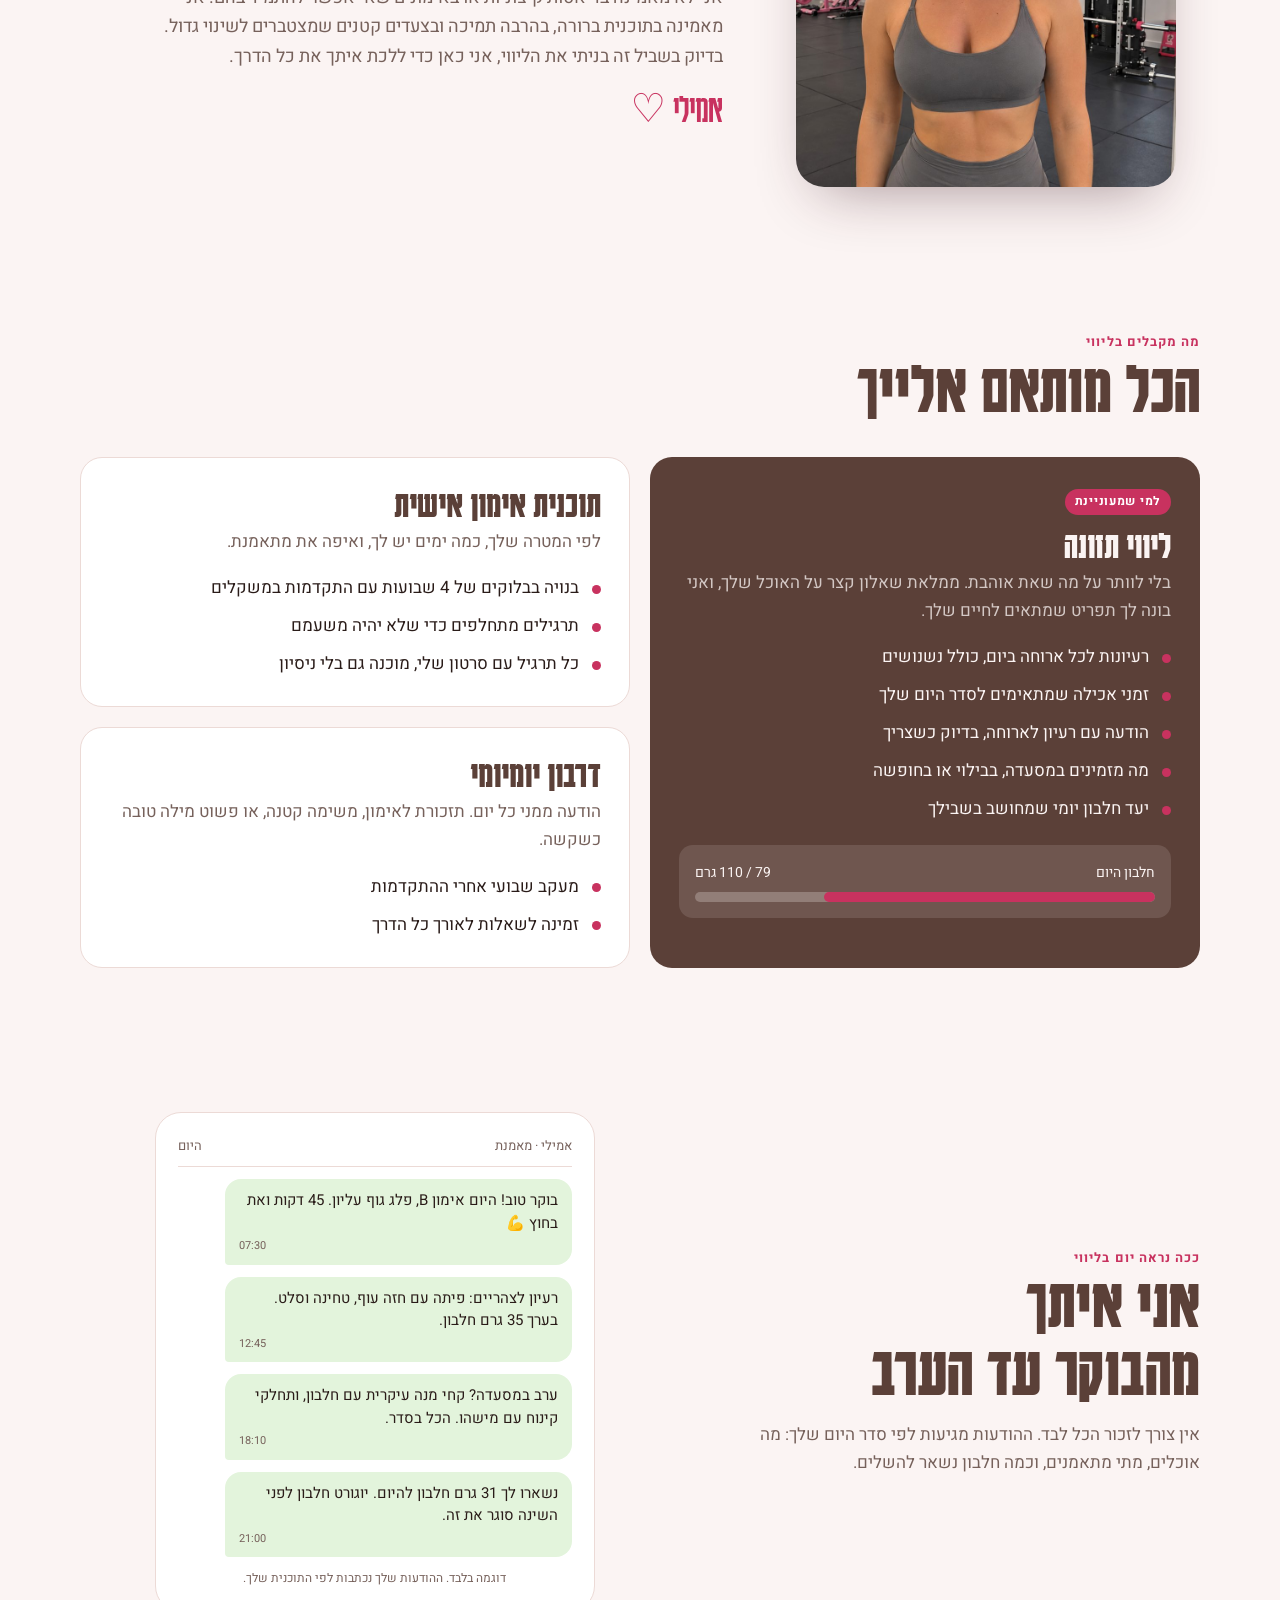
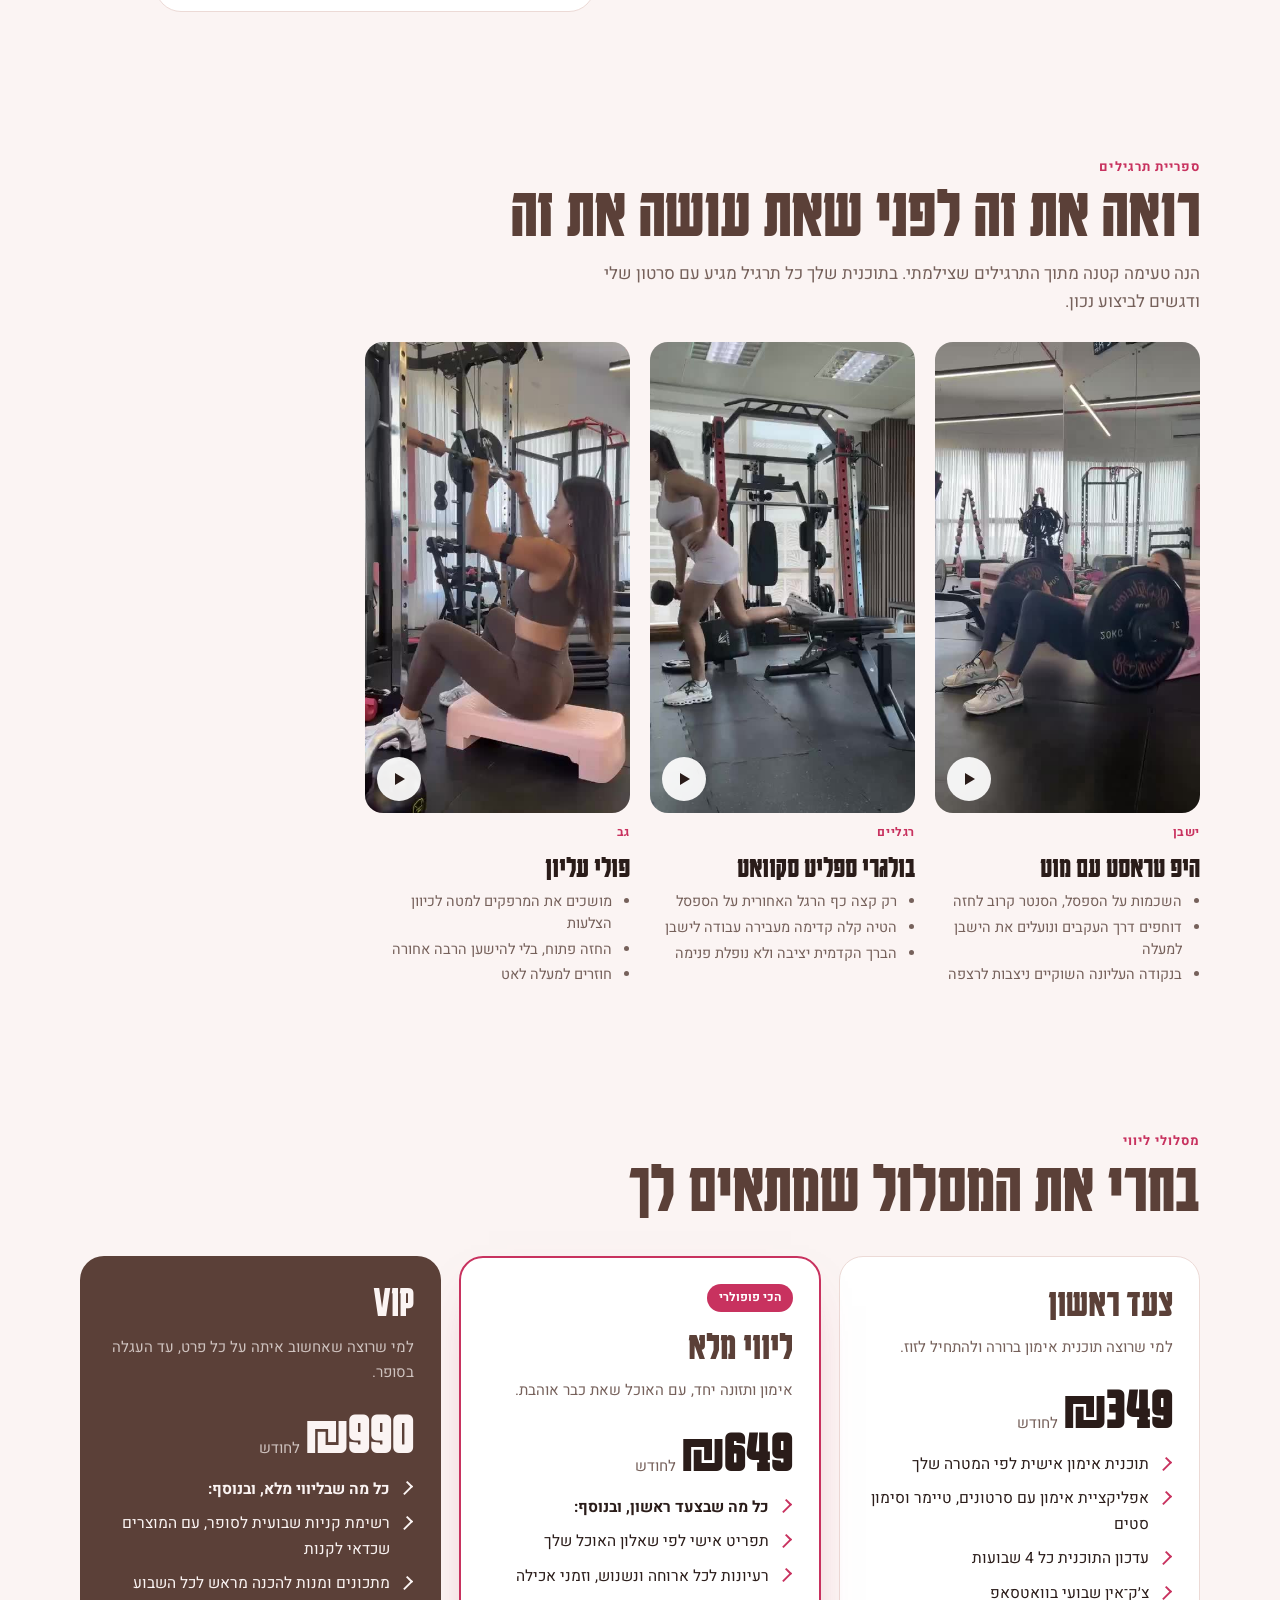
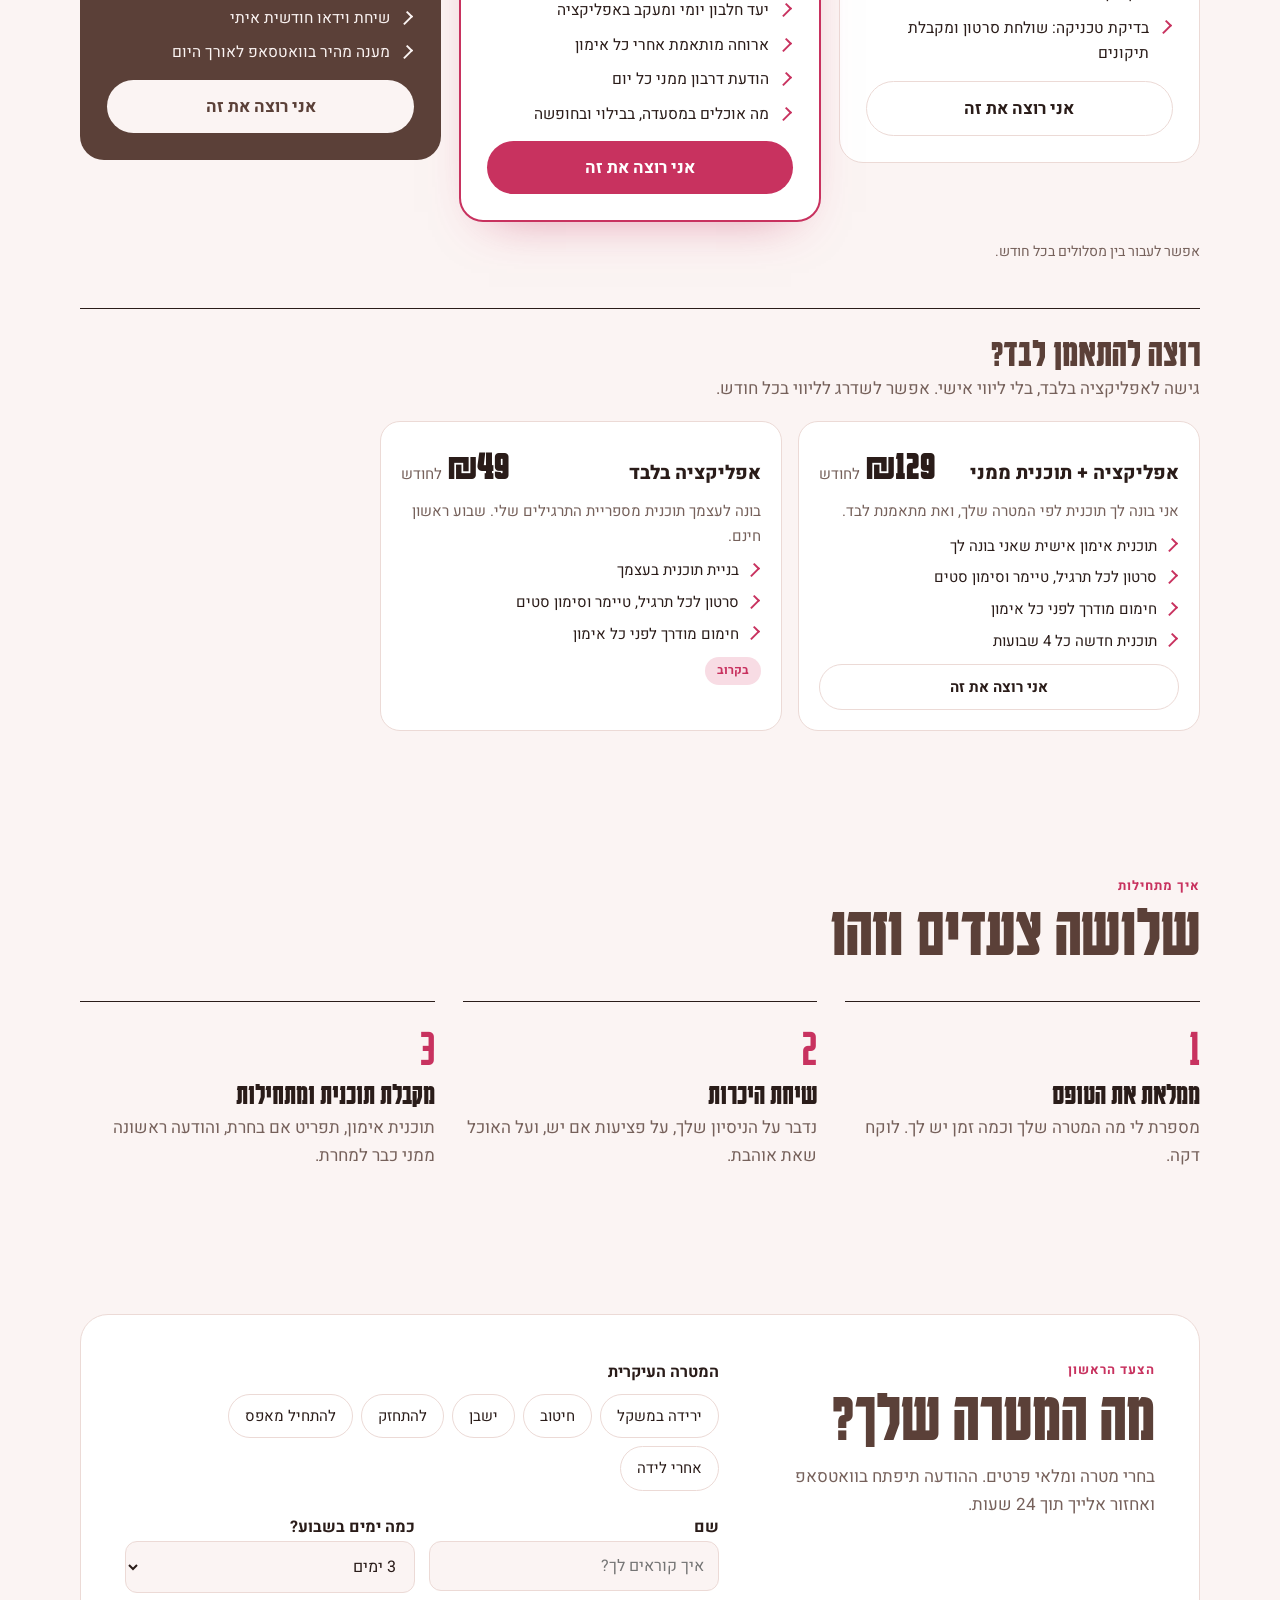
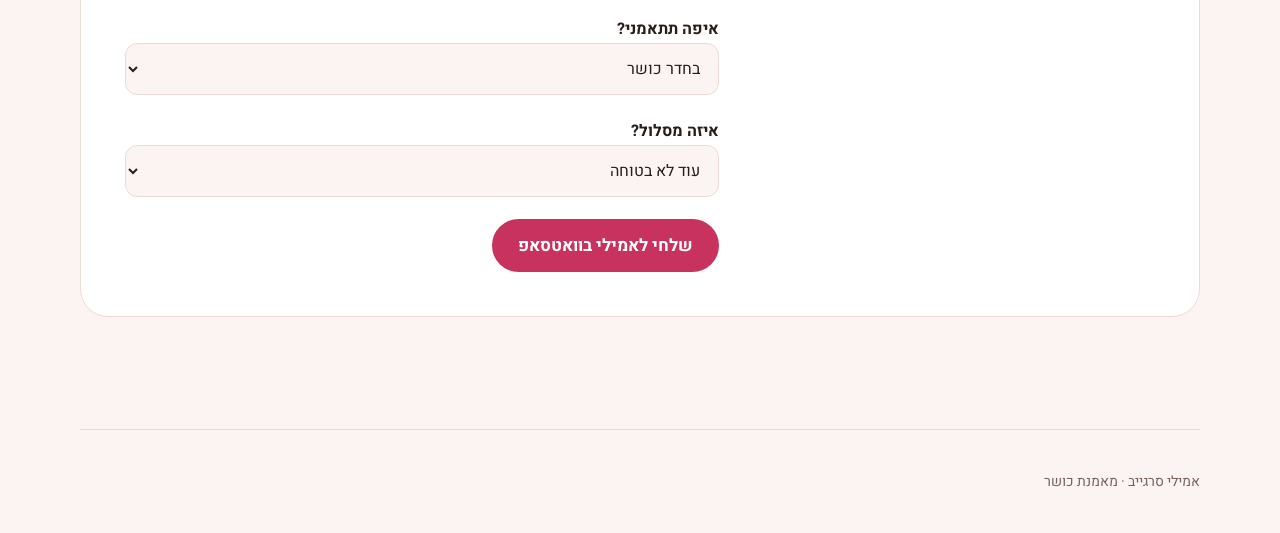
==== commit 0a4a1b3a: "Website: show only a 3-exercise teaser instead of the full library Co-Authored-By: Claude Opus 5.5 <" ====
--- a/index.html
+++ b/index.html
@@ -301,15 +301,7 @@
 <section id="library">
   <div class="eyebrow">ספריית תרגילים</div>
   <h2>רואה את זה לפני שאת עושה את זה</h2>
-  <p style="color:var(--muted);margin-top:14px;max-width:36em">צילמתי כל תרגיל שמופיע בתוכניות. לחצי על סרטון כדי לראות את הביצוע, וקראי את הדגשים מתחת.</p>
-  <div class="filters" role="group" aria-label="סינון לפי אזור">
-    <button class="chip" type="button" data-f="all" aria-pressed="true">הכל</button>
-    <button class="chip" type="button" data-f="ישבן" aria-pressed="false">ישבן</button>
-    <button class="chip" type="button" data-f="רגליים" aria-pressed="false">רגליים</button>
-    <button class="chip" type="button" data-f="גב" aria-pressed="false">גב</button>
-    <button class="chip" type="button" data-f="חזה" aria-pressed="false">חזה</button>
-    <button class="chip" type="button" data-f="בטן" aria-pressed="false">בטן</button>
-  </div>
+  <p style="color:var(--muted);margin-top:14px;max-width:36em">הנה טעימה קטנה מתוך התרגילים שצילמתי. בתוכנית שלך כל תרגיל מגיע עם סרטון שלי ודגשים לביצוע נכון.</p>
   <div class="lib" id="lib"></div>
 </section>
 
@@ -474,7 +466,8 @@
 
 const lib = document.getElementById("lib");
 const playIcon = '<svg viewBox="0 0 16 16" aria-hidden="true"><path d="M4 2l10 6-10 6z"/></svg>';
-EX.forEach(e => {
+const SAMPLE = ["hip-thrust", "bulgarian", "latpull"];   // only a teaser on the landing page
+EX.filter(e => SAMPLE.includes(e.id)).forEach(e => {
   const el = document.createElement("article");
   el.className = "ex"; el.dataset.cat = e.cat;
   el.innerHTML = `<div class="vid"><video src="clips/${e.id}.mp4" poster="clips/${e.id}.jpg" muted loop playsinline preload="none"></video>
@@ -492,11 +485,6 @@
   lib.appendChild(el);
 });
 
-document.querySelectorAll(".chip").forEach(c => c.addEventListener("click", () => {
-  document.querySelectorAll(".chip").forEach(x => x.setAttribute("aria-pressed", x === c ? "true" : "false"));
-  const f = c.dataset.f;
-  document.querySelectorAll(".ex").forEach(ex => { ex.hidden = !(f === "all" || ex.dataset.cat === f); });
-}));
 
 if (INSTAGRAM) {
   document.getElementById("ig").innerHTML = `<a href="https://instagram.com/${INSTAGRAM}" target="_blank" rel="noopener">@${INSTAGRAM} באינסטגרם</a>`;
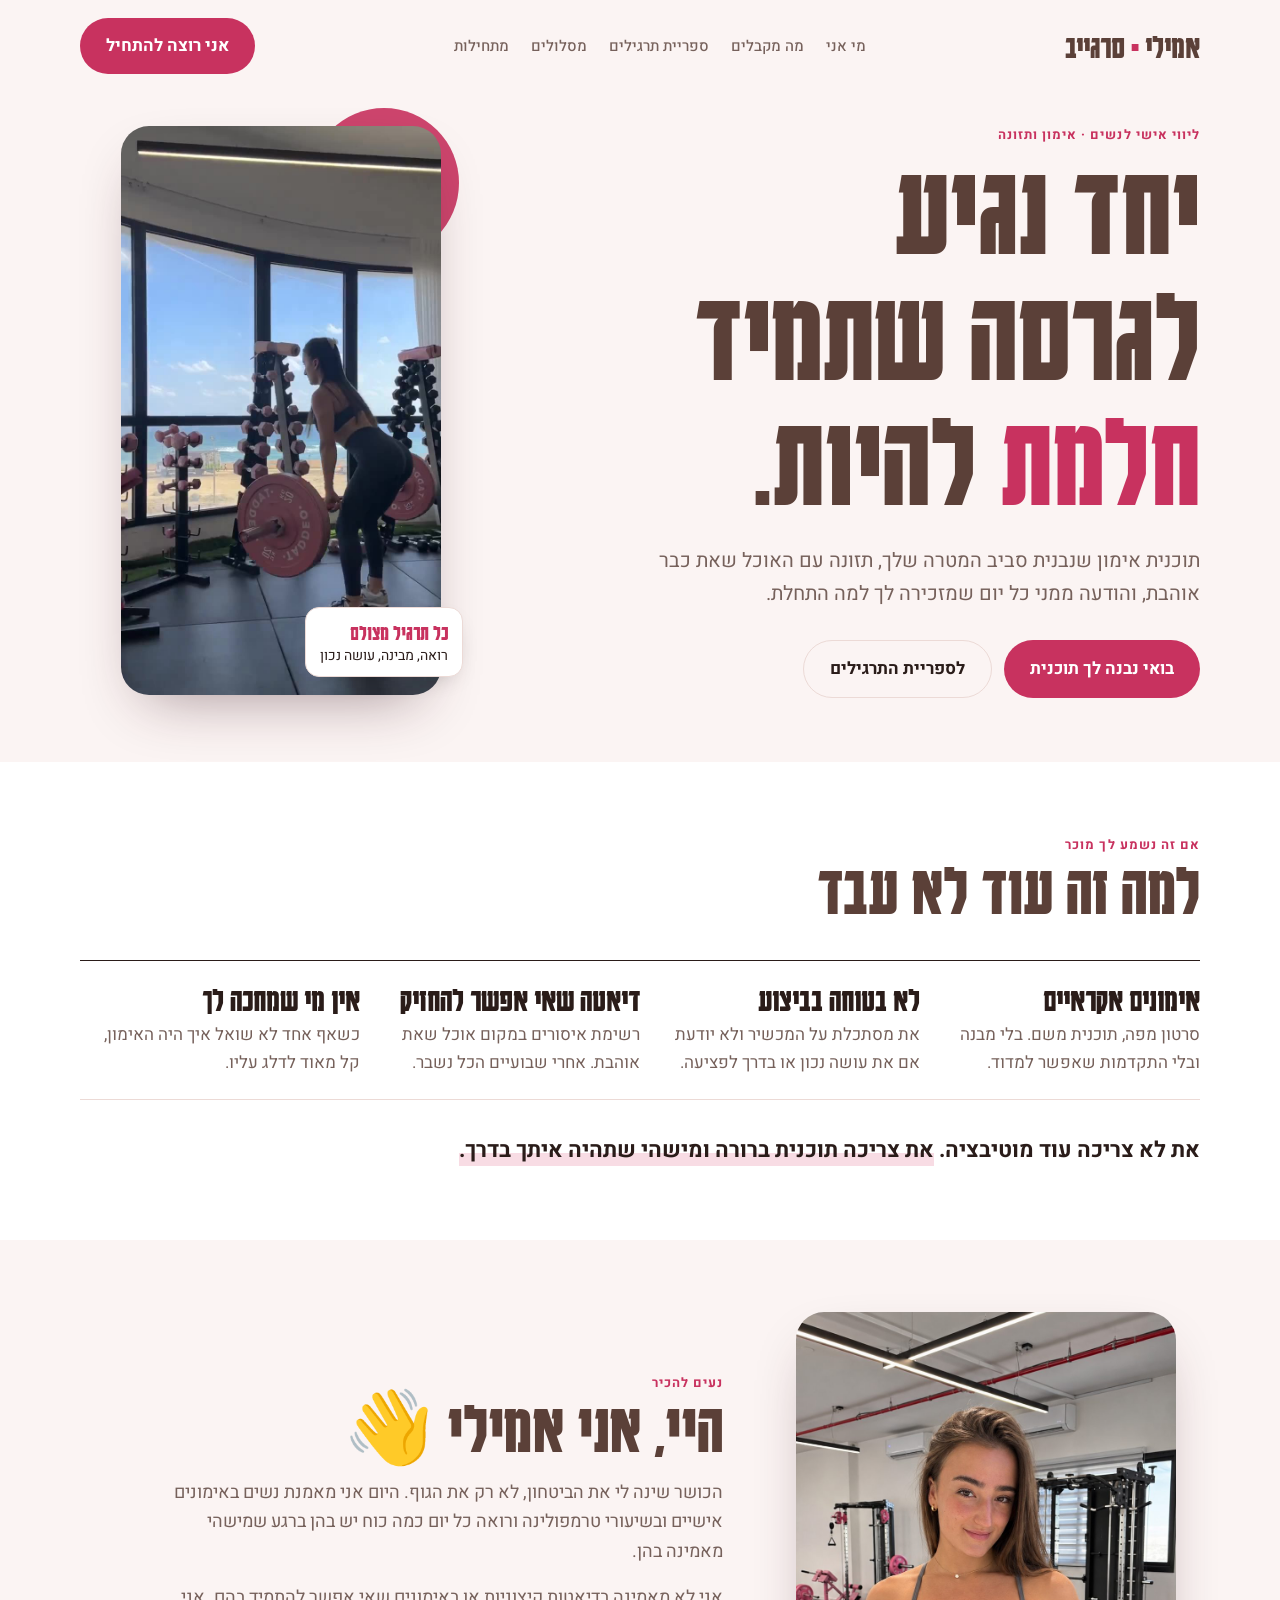
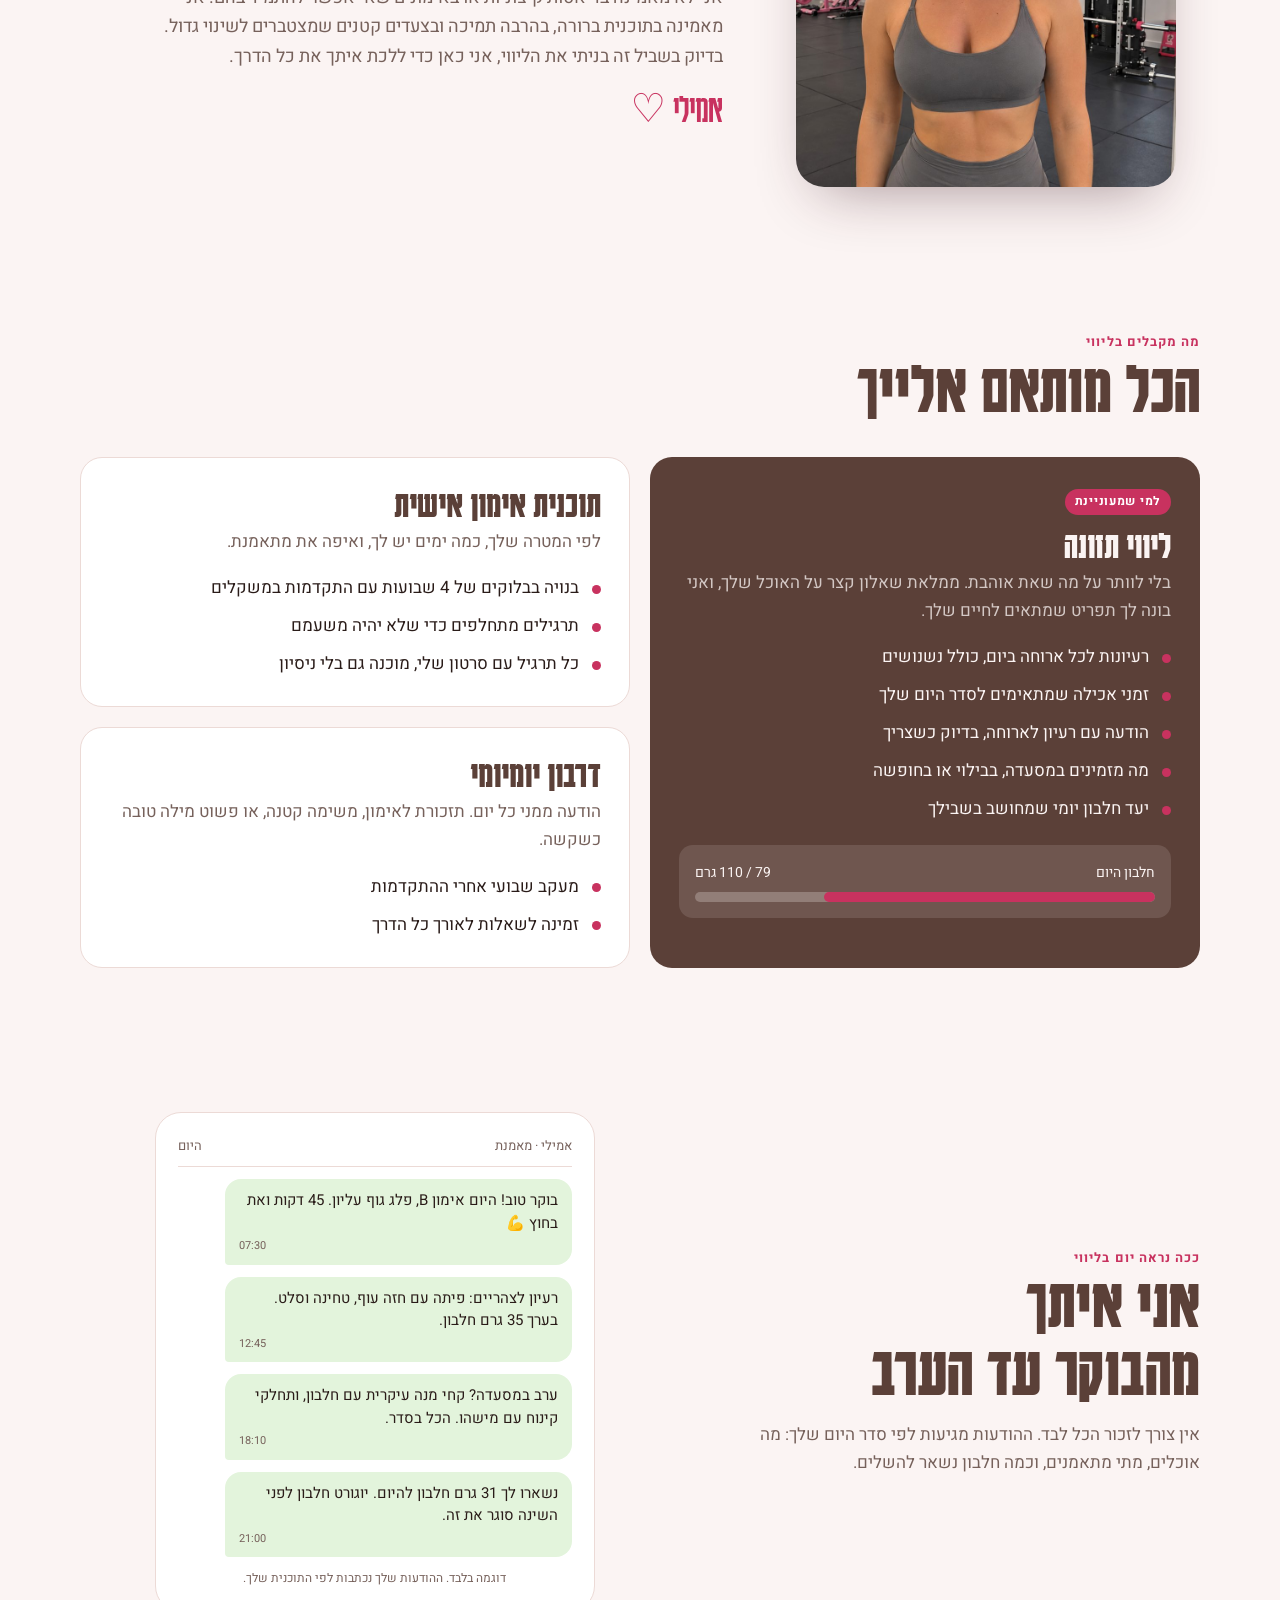
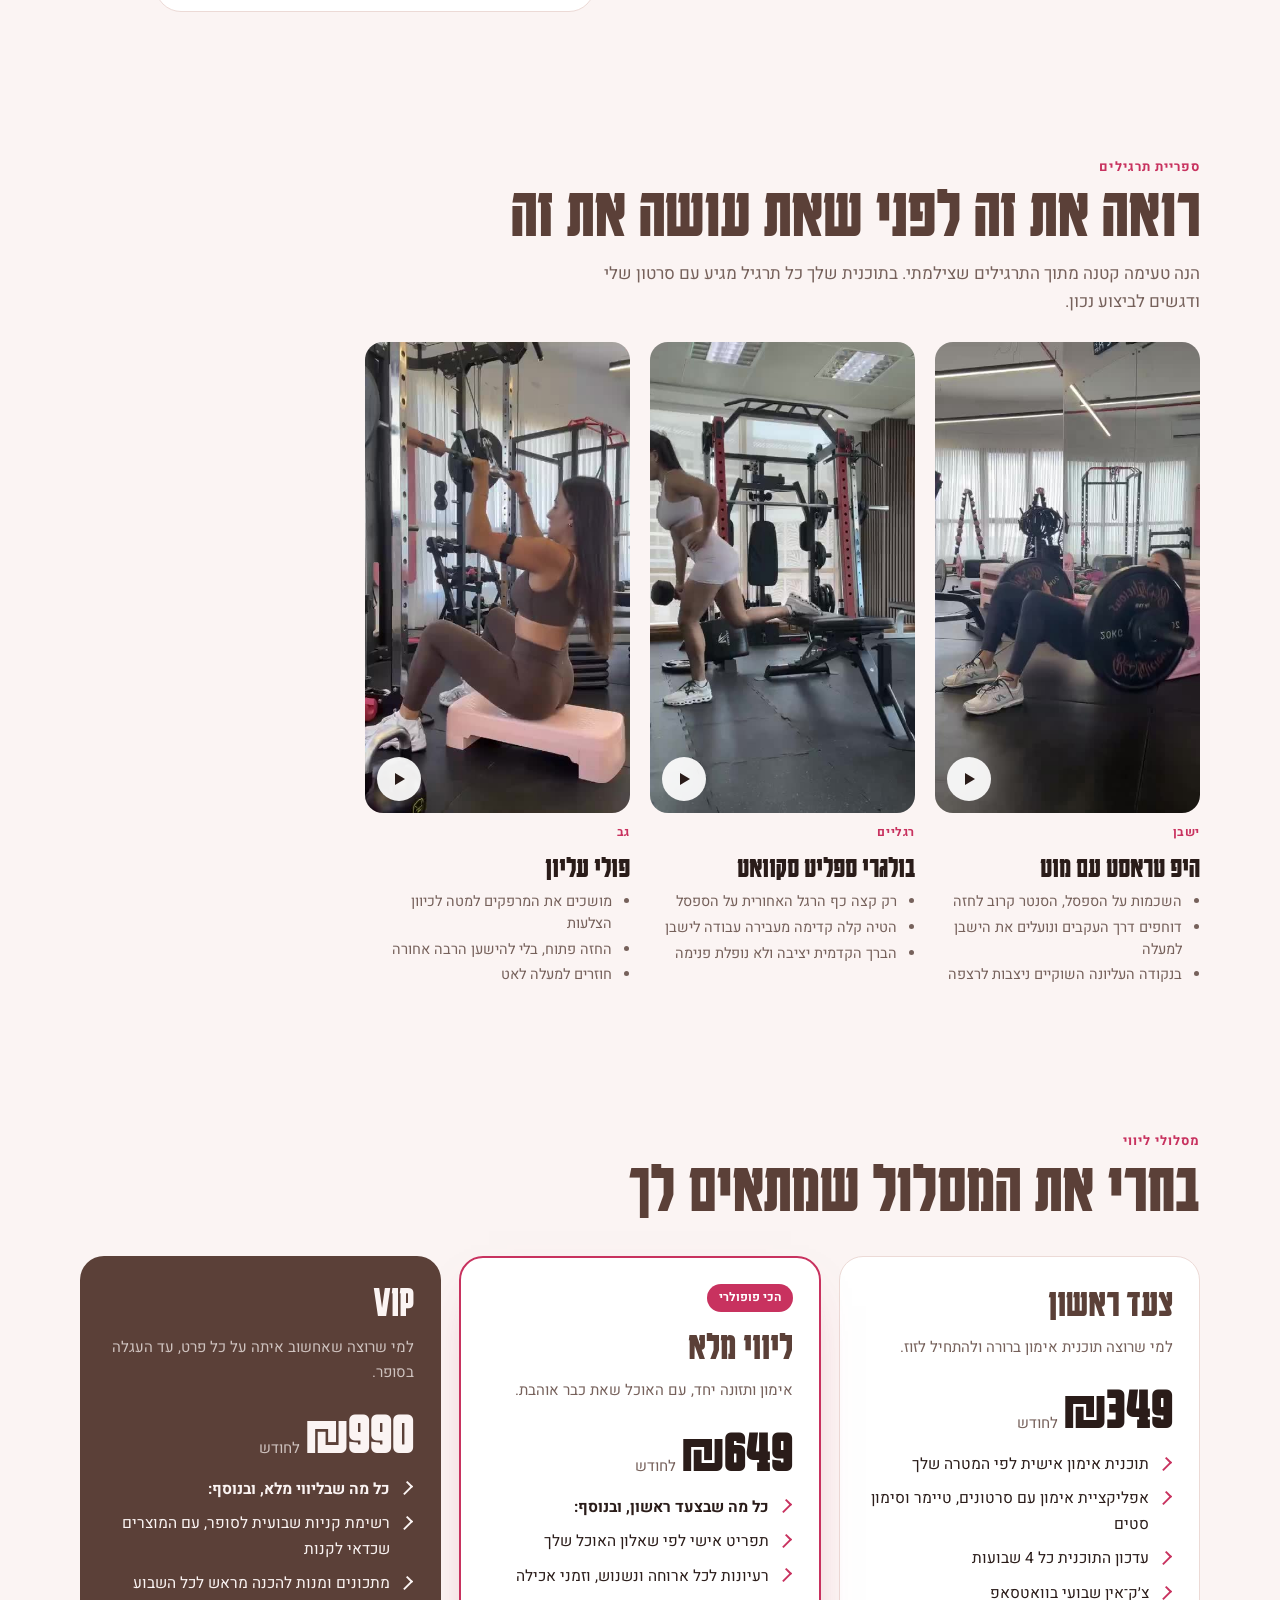
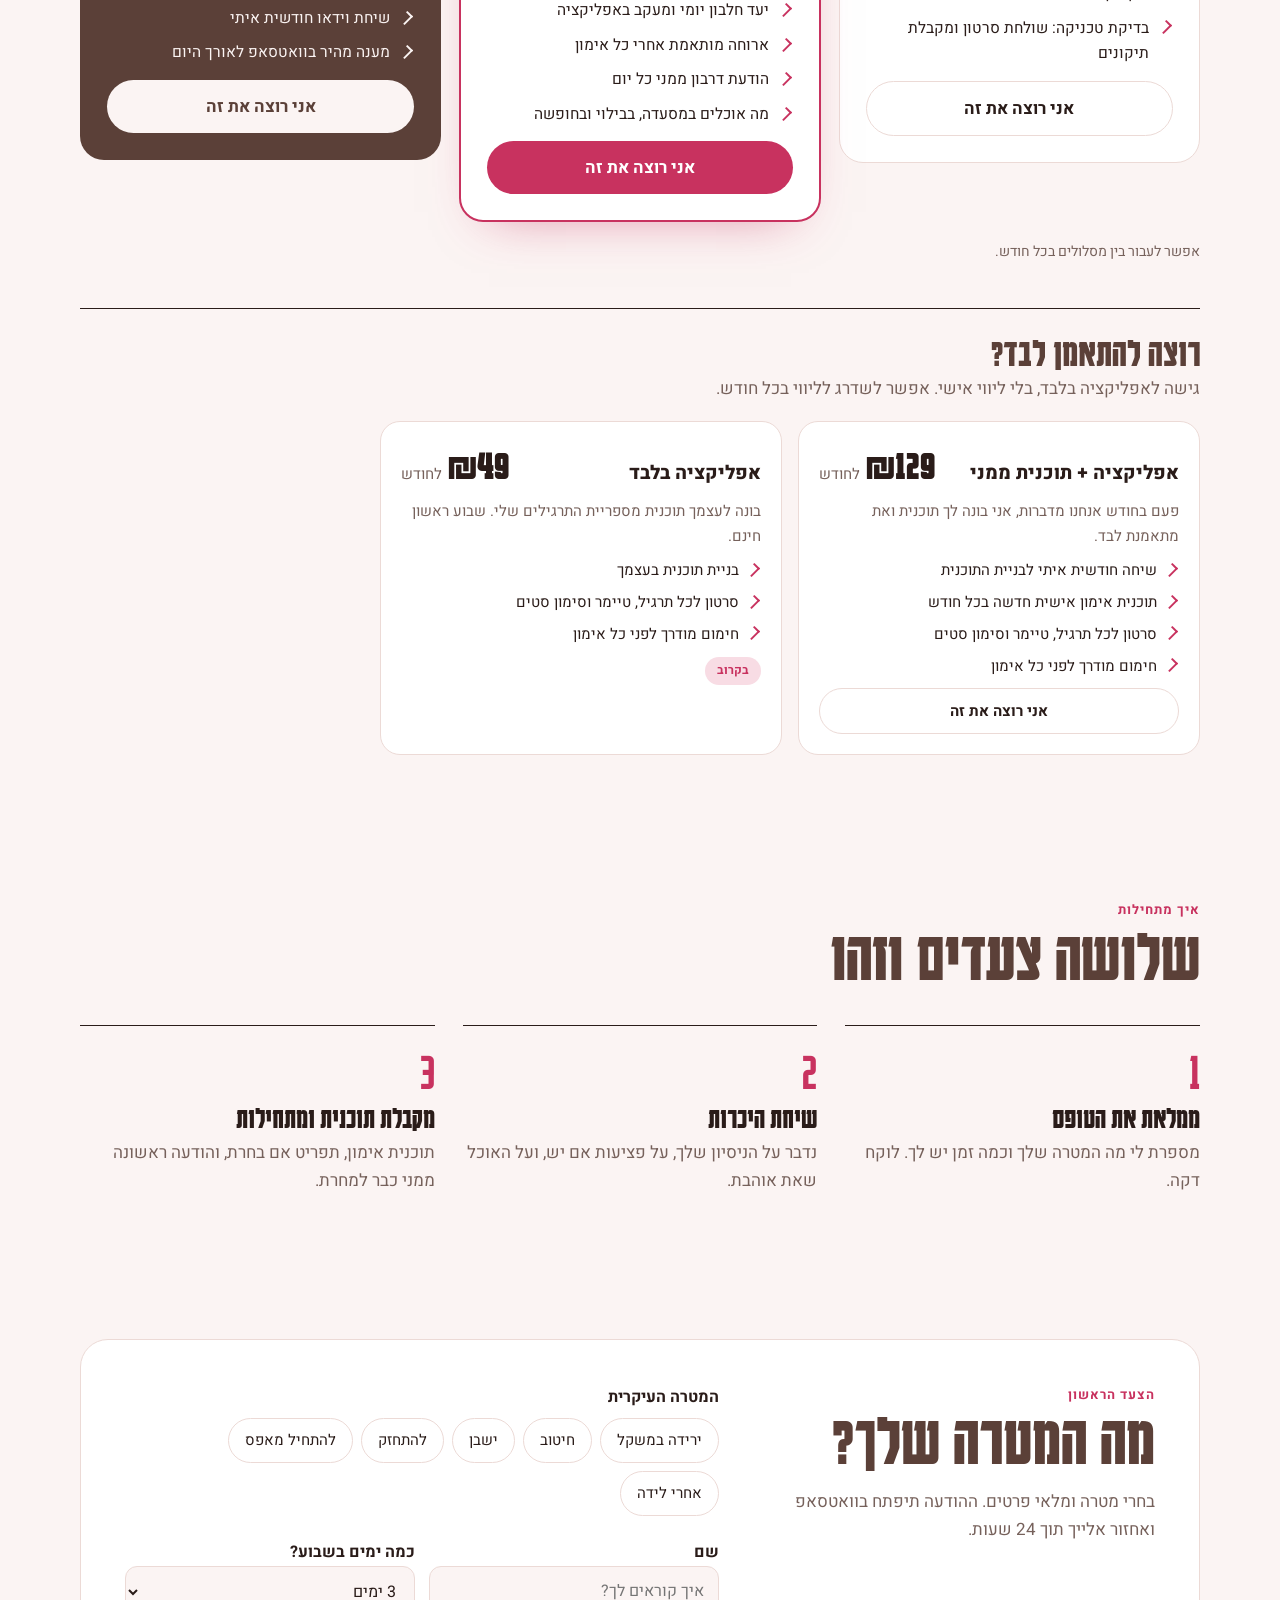
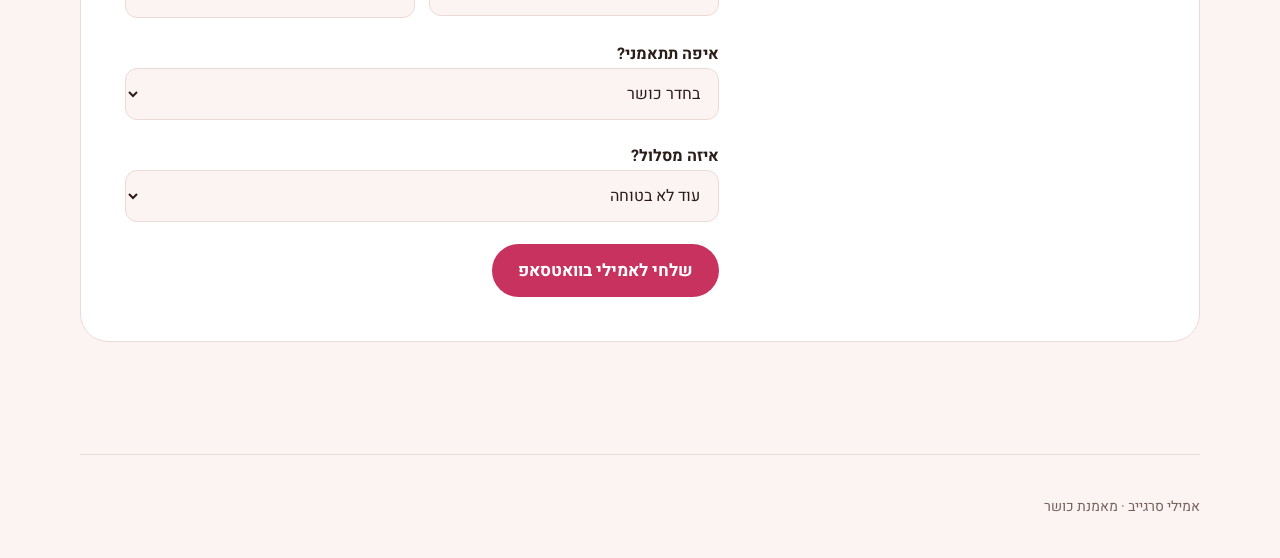
==== commit bea00776: "Website: ₪129 tier includes a monthly call and a new plan each month Co-Authored-By: Claude Opus 5.5" ====
--- a/index.html
+++ b/index.html
@@ -359,12 +359,12 @@
     <div class="solo-row">
       <div class="mini">
         <div class="top"><h4>אפליקציה + תוכנית ממני</h4><div class="price"><b>₪129</b><span>לחודש</span></div></div>
-        <p class="for">אני בונה לך תוכנית לפי המטרה שלך, ואת מתאמנת לבד.</p>
+        <p class="for">פעם בחודש אנחנו מדברות, אני בונה לך תוכנית ואת מתאמנת לבד.</p>
         <ul>
-          <li>תוכנית אימון אישית שאני בונה לך</li>
+          <li>שיחה חודשית איתי לבניית התוכנית</li>
+          <li>תוכנית אימון אישית חדשה בכל חודש</li>
           <li>סרטון לכל תרגיל, טיימר וסימון סטים</li>
           <li>חימום מודרך לפני כל אימון</li>
-          <li>תוכנית חדשה כל 4 שבועות</li>
         </ul>
         <button class="btn ghost" type="button" data-plan="אפליקציה + תוכנית">אני רוצה את זה</button>
       </div>
